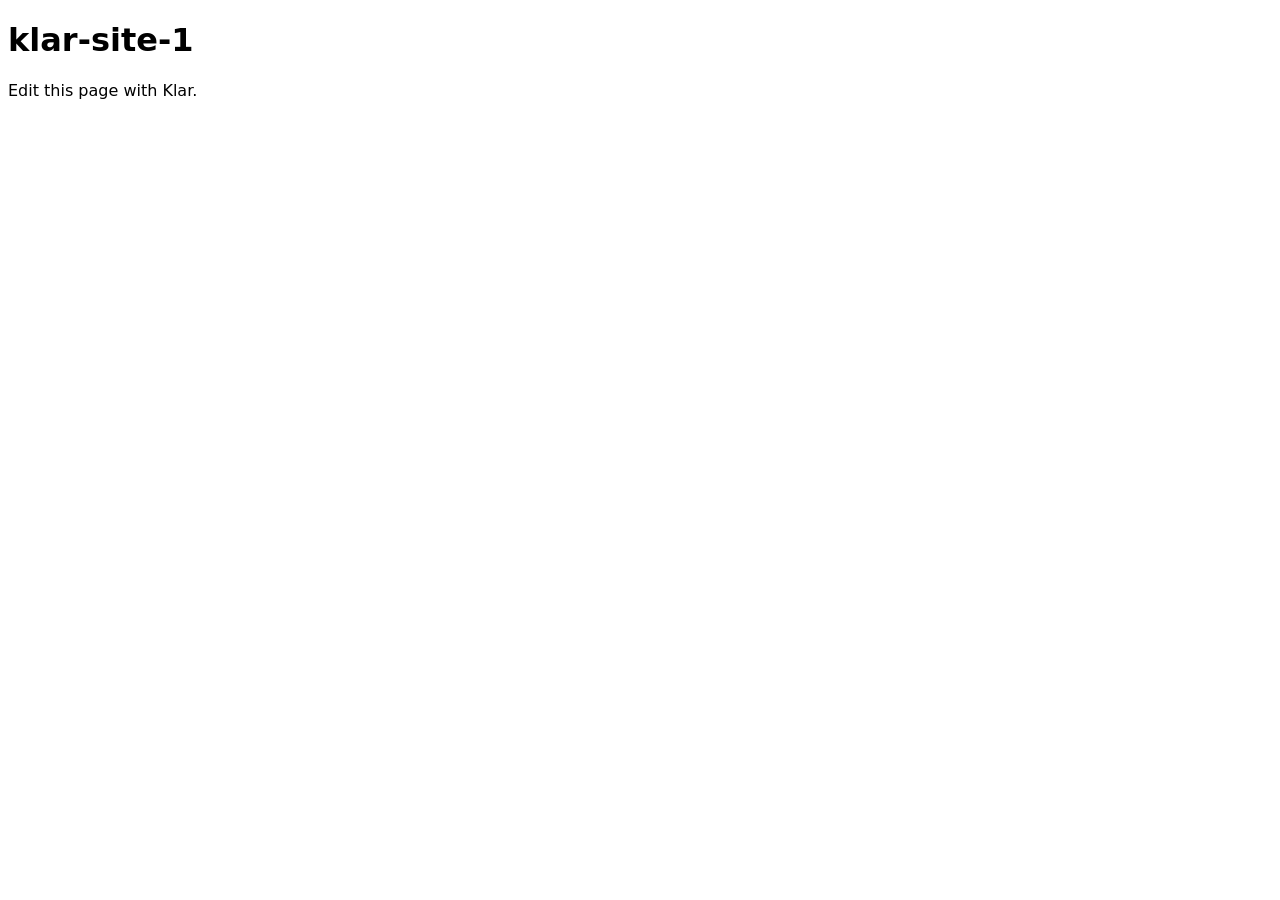
==== index.html @ 33188cdc "Seed initial files via Klar" ====
<!DOCTYPE html>
<html lang="en">
  <head>
    <meta charset="UTF-8">
    <meta name="viewport" content="width=device-width, initial-scale=1.0">
    <title>klar-site-1</title>
    <link rel="stylesheet" href="style.css">
    <script src="script.js" defer></script>
  </head>
  <body>
    <h1>klar-site-1</h1>
    <p>Edit this page with Klar.</p>
  </body>
</html>
---- style.css ----
body {
  font-family: system-ui, sans-serif;
}
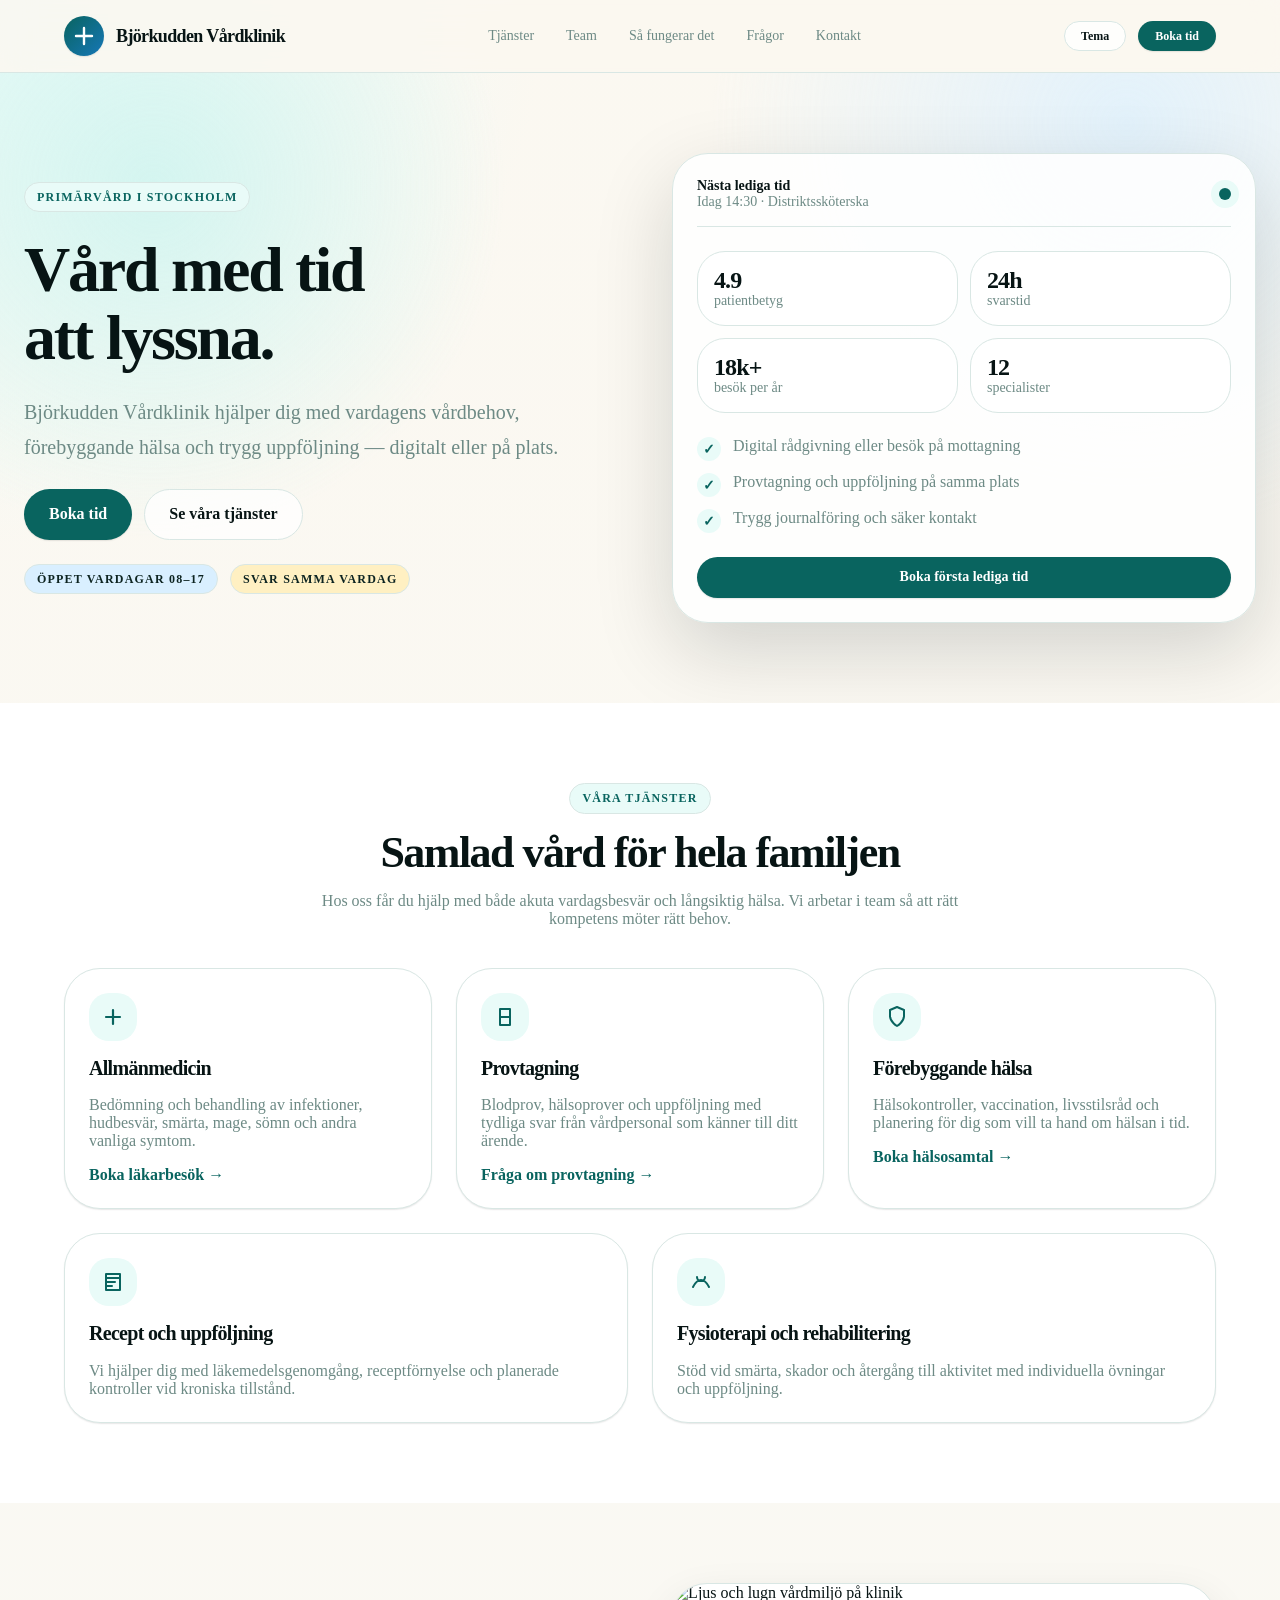
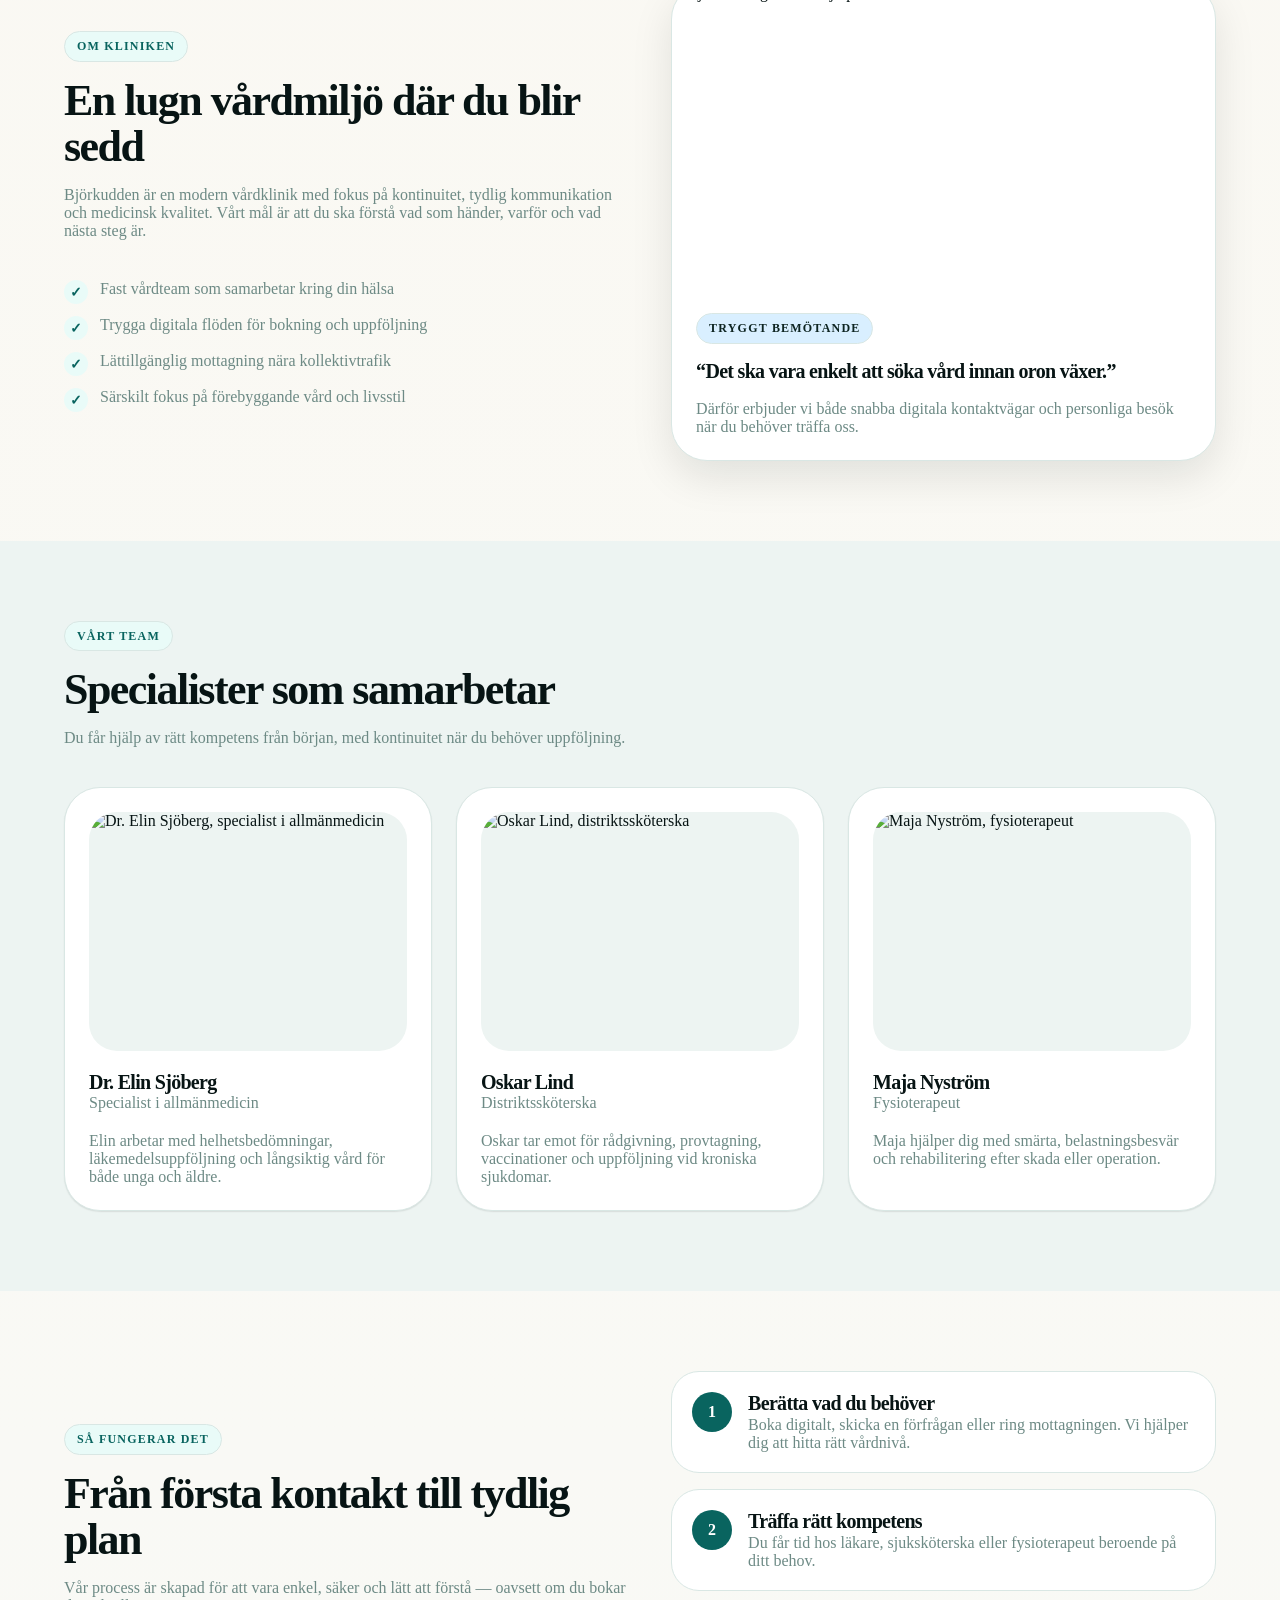
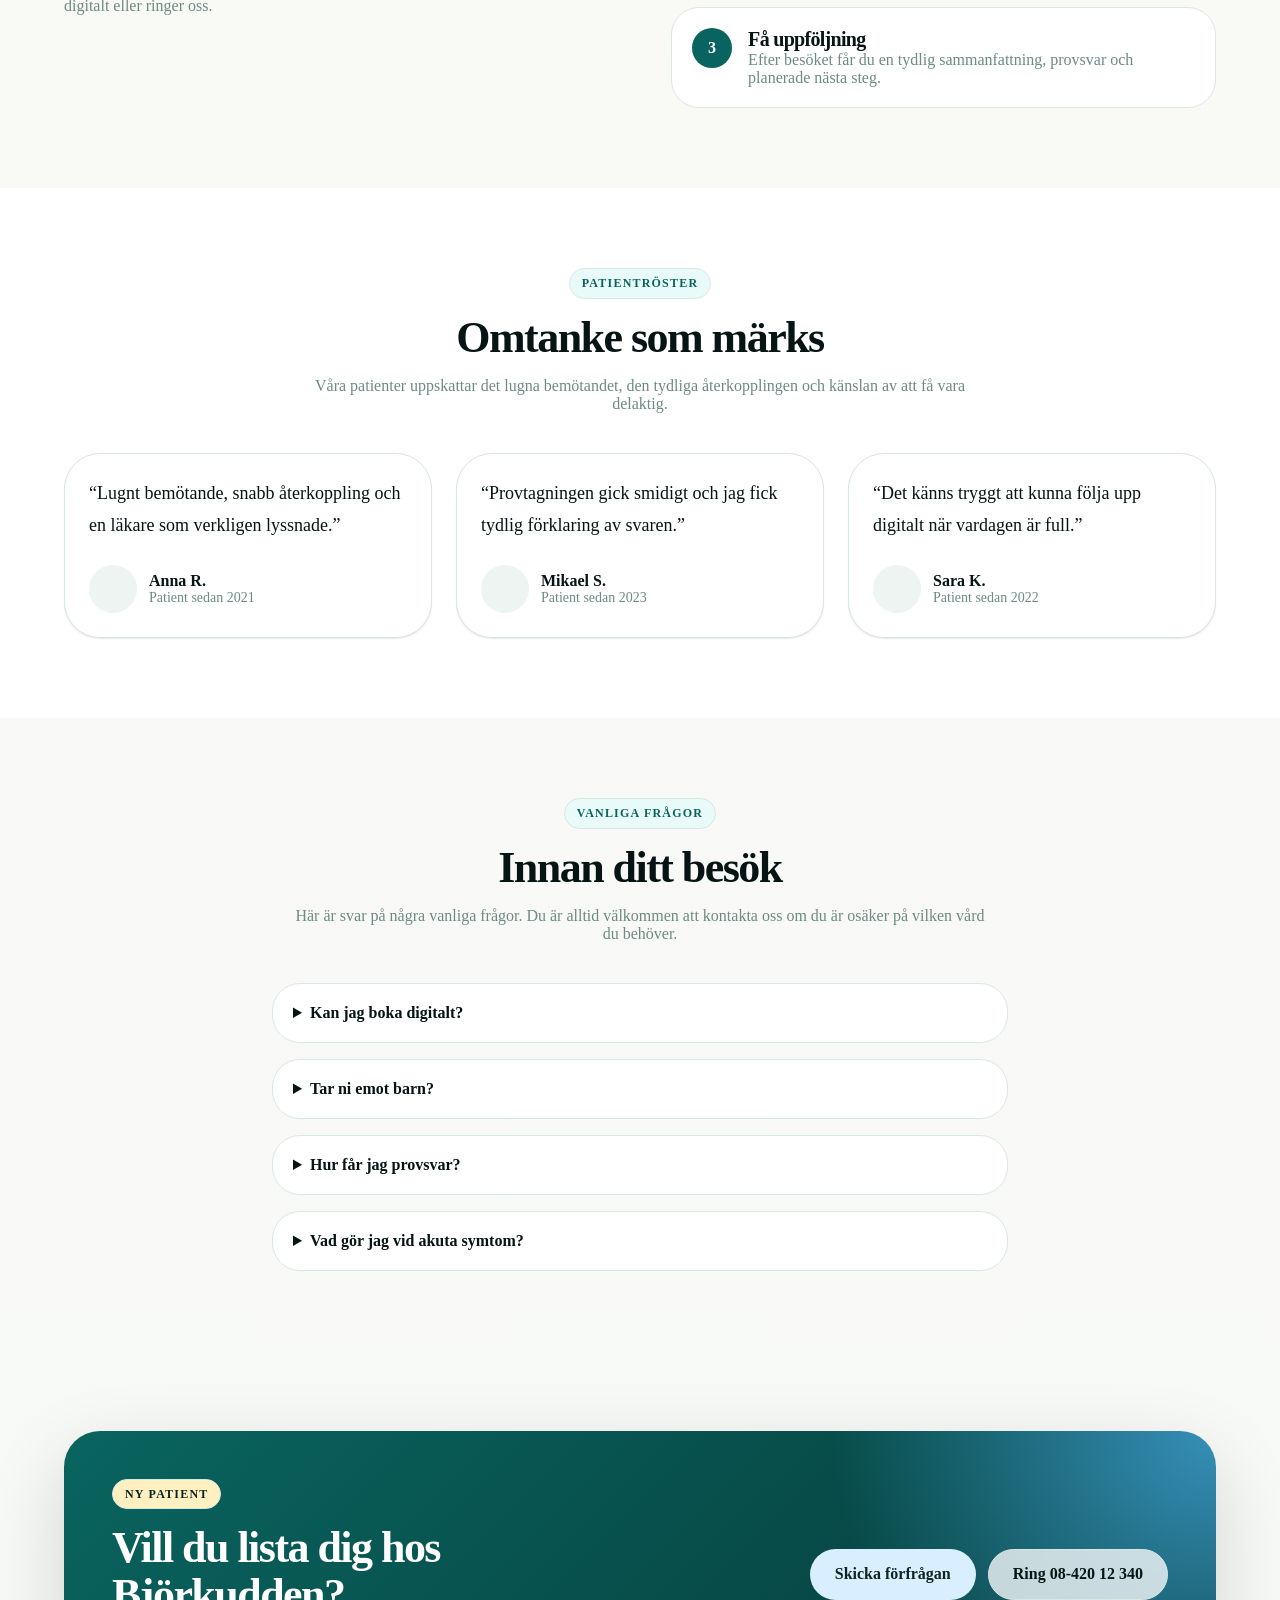
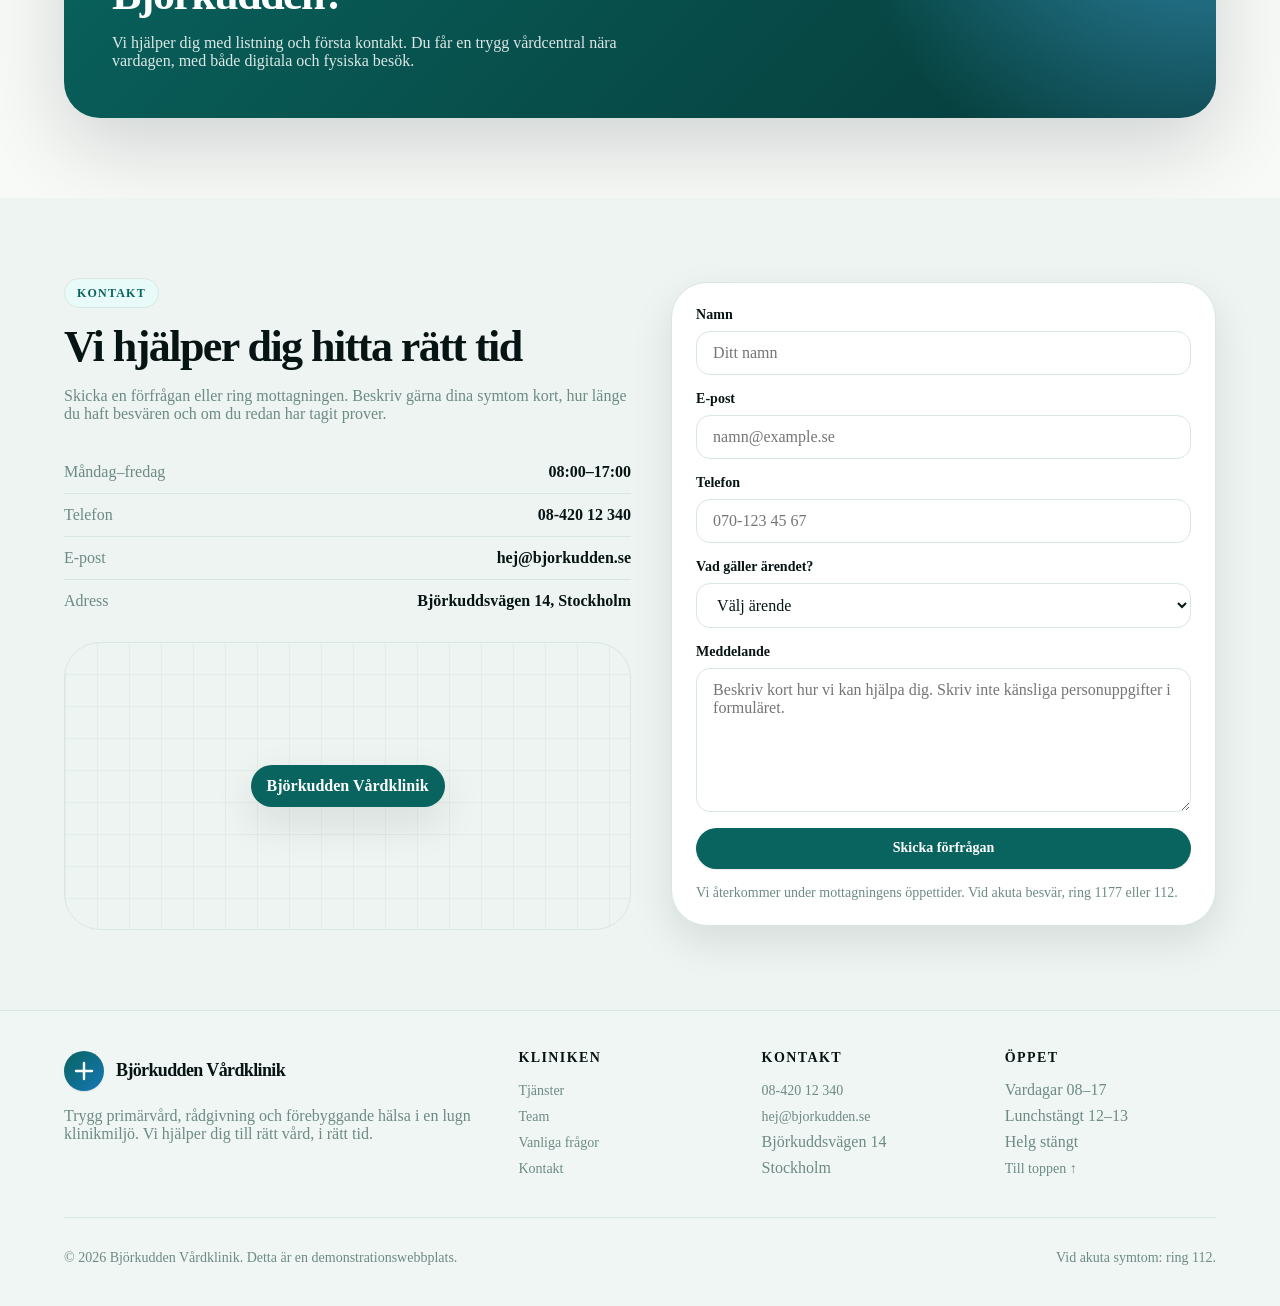
==== commit ec4e7edb: "Generate site via Klar (3 files)" ====
--- a/index.html
+++ b/index.html
@@ -1,14 +1,522 @@
 <!DOCTYPE html>
-<html lang="en">
-  <head>
-    <meta charset="UTF-8">
-    <meta name="viewport" content="width=device-width, initial-scale=1.0">
-    <title>klar-site-1</title>
-    <link rel="stylesheet" href="style.css">
-    <script src="script.js" defer></script>
-  </head>
-  <body>
-    <h1>klar-site-1</h1>
-    <p>Edit this page with Klar.</p>
-  </body>
+<html lang="sv">
+<head>
+  <meta charset="utf-8" />
+  <meta name="viewport" content="width=device-width, initial-scale=1" />
+  <title>Björkudden Vårdklinik · Trygg vård nära dig</title>
+  <meta name="description" content="Björkudden Vårdklinik erbjuder primärvård, provtagning, vaccination och förebyggande hälsa i en lugn klinikmiljö i Stockholm." />
+  <link rel="stylesheet" href="/style.css" />
+</head>
+<body>
+  <header class="site-header">
+    <div class="container header-inner">
+      <a class="brand" href="index.html" aria-label="Björkudden Vårdklinik startsida">
+        <span class="brand-mark" aria-hidden="true">
+          <svg viewBox="0 0 24 24" fill="none" aria-hidden="true">
+            <path d="M12 4v16M4 12h16" stroke="currentColor" stroke-width="2.4" stroke-linecap="round" />
+          </svg>
+        </span>
+        <span>Björkudden Vårdklinik</span>
+      </a>
+
+      <nav class="site-nav" aria-label="Huvudnavigation">
+        <a class="nav-link" href="#tjanster">Tjänster</a>
+        <a class="nav-link" href="#team">Team</a>
+        <a class="nav-link" href="#sa-fungerar-det">Så fungerar det</a>
+        <a class="nav-link" href="#fragor">Frågor</a>
+        <a class="nav-link" href="#kontakt">Kontakt</a>
+      </nav>
+
+      <div class="header-actions">
+        <button class="btn btn-outline btn-sm" type="button" aria-label="Toggle theme">Tema</button>
+        <a class="btn btn-primary btn-sm" href="#boka">Boka tid</a>
+      </div>
+    </div>
+  </header>
+
+  <main>
+    <section class="hero" id="hem">
+      <div class="container-wide split">
+        <div class="hero__content">
+          <span class="badge">Primärvård i Stockholm</span>
+          <h1 class="hero__title">Vård med tid att lyssna.</h1>
+          <p class="hero__lead">Björkudden Vårdklinik hjälper dig med vardagens vårdbehov, förebyggande hälsa och trygg uppföljning — digitalt eller på plats.</p>
+          <div class="hero__actions">
+            <a class="btn btn-primary btn-lg" href="#boka">Boka tid</a>
+            <a class="btn btn-outline btn-lg" href="#tjanster">Se våra tjänster</a>
+          </div>
+          <div class="cluster">
+            <span class="badge badge-secondary">Öppet vardagar 08–17</span>
+            <span class="badge badge-accent">Svar samma vardag</span>
+          </div>
+        </div>
+
+        <div class="hero-panel">
+          <div class="appointment-card">
+            <div class="appointment-card__top">
+              <div>
+                <p class="text-sm font-semibold text-foreground">Nästa lediga tid</p>
+                <p class="text-sm">Idag 14:30 · Distriktssköterska</p>
+              </div>
+              <span class="status-dot" aria-hidden="true"></span>
+            </div>
+
+            <div class="stat-grid mt-6">
+              <div class="stat">
+                <div class="stat__value">4.9</div>
+                <div class="stat__label">patientbetyg</div>
+              </div>
+              <div class="stat">
+                <div class="stat__value">24h</div>
+                <div class="stat__label">svarstid</div>
+              </div>
+              <div class="stat">
+                <div class="stat__value">18k+</div>
+                <div class="stat__label">besök per år</div>
+              </div>
+              <div class="stat">
+                <div class="stat__value">12</div>
+                <div class="stat__label">specialister</div>
+              </div>
+            </div>
+
+            <ul class="check-list mt-6">
+              <li>Digital rådgivning eller besök på mottagning</li>
+              <li>Provtagning och uppföljning på samma plats</li>
+              <li>Trygg journalföring och säker kontakt</li>
+            </ul>
+
+            <a class="btn btn-primary w-full mt-6" href="#boka">Boka första lediga tid</a>
+          </div>
+        </div>
+      </div>
+    </section>
+
+    <section class="section bg-card" id="tjanster">
+      <div class="container">
+        <div class="section-header section-header--center">
+          <span class="badge">Våra tjänster</span>
+          <h2>Samlad vård för hela familjen</h2>
+          <p>Hos oss får du hjälp med både akuta vardagsbesvär och långsiktig hälsa. Vi arbetar i team så att rätt kompetens möter rätt behov.</p>
+        </div>
+
+        <div class="grid grid-cols-1 md:grid-cols-3 gap-6">
+          <article class="service-card card">
+            <div class="card__body">
+              <div class="icon-box" aria-hidden="true">
+                <svg viewBox="0 0 24 24" fill="none">
+                  <path d="M12 5v14M5 12h14" stroke="currentColor" stroke-width="2.2" stroke-linecap="round" />
+                </svg>
+              </div>
+              <h3 class="card__title">Allmänmedicin</h3>
+              <p class="card__text">Bedömning och behandling av infektioner, hudbesvär, smärta, mage, sömn och andra vanliga symtom.</p>
+              <a class="cta-link" href="#boka">Boka läkarbesök →</a>
+            </div>
+          </article>
+
+          <article class="service-card card">
+            <div class="card__body">
+              <div class="icon-box" aria-hidden="true">
+                <svg viewBox="0 0 24 24" fill="none">
+                  <path d="M8 12h8M7 4h10v16H7z" stroke="currentColor" stroke-width="2" stroke-linejoin="round" />
+                </svg>
+              </div>
+              <h3 class="card__title">Provtagning</h3>
+              <p class="card__text">Blodprov, hälsoprover och uppföljning med tydliga svar från vårdpersonal som känner till ditt ärende.</p>
+              <a class="cta-link" href="#kontakt">Fråga om provtagning →</a>
+            </div>
+          </article>
+
+          <article class="service-card card">
+            <div class="card__body">
+              <div class="icon-box" aria-hidden="true">
+                <svg viewBox="0 0 24 24" fill="none">
+                  <path d="M12 21s7-4.2 7-10V5l-7-3-7 3v6c0 5.8 7 10 7 10Z" stroke="currentColor" stroke-width="2" stroke-linejoin="round" />
+                </svg>
+              </div>
+              <h3 class="card__title">Förebyggande hälsa</h3>
+              <p class="card__text">Hälsokontroller, vaccination, livsstilsråd och planering för dig som vill ta hand om hälsan i tid.</p>
+              <a class="cta-link" href="#boka">Boka hälsosamtal →</a>
+            </div>
+          </article>
+        </div>
+
+        <div class="grid grid-cols-1 md:grid-cols-2 gap-6 mt-6">
+          <article class="service-card card">
+            <div class="card__body">
+              <div class="icon-box" aria-hidden="true">
+                <svg viewBox="0 0 24 24" fill="none">
+                  <path d="M6 8h12M6 12h8M6 16h5M5 4h14v16H5z" stroke="currentColor" stroke-width="2" stroke-linecap="round" stroke-linejoin="round" />
+                </svg>
+              </div>
+              <h3 class="card__title">Recept och uppföljning</h3>
+              <p class="card__text">Vi hjälper dig med läkemedelsgenomgång, receptförnyelse och planerade kontroller vid kroniska tillstånd.</p>
+            </div>
+          </article>
+
+          <article class="service-card card">
+            <div class="card__body">
+              <div class="icon-box" aria-hidden="true">
+                <svg viewBox="0 0 24 24" fill="none">
+                  <path d="M4 17c2.5-5 5.5-7 8-7s5.5 2 8 7M8 7a4 4 0 0 0 8 0" stroke="currentColor" stroke-width="2" stroke-linecap="round" />
+                </svg>
+              </div>
+              <h3 class="card__title">Fysioterapi och rehabilitering</h3>
+              <p class="card__text">Stöd vid smärta, skador och återgång till aktivitet med individuella övningar och uppföljning.</p>
+            </div>
+          </article>
+        </div>
+      </div>
+    </section>
+
+    <section class="section" id="om-kliniken">
+      <div class="container split">
+        <div>
+          <div class="section-header">
+            <span class="badge">Om kliniken</span>
+            <h2>En lugn vårdmiljö där du blir sedd</h2>
+            <p>Björkudden är en modern vårdklinik med fokus på kontinuitet, tydlig kommunikation och medicinsk kvalitet. Vårt mål är att du ska förstå vad som händer, varför och vad nästa steg är.</p>
+          </div>
+
+          <ul class="check-list">
+            <li>Fast vårdteam som samarbetar kring din hälsa</li>
+            <li>Trygga digitala flöden för bokning och uppföljning</li>
+            <li>Lättillgänglig mottagning nära kollektivtrafik</li>
+            <li>Särskilt fokus på förebyggande vård och livsstil</li>
+          </ul>
+        </div>
+
+        <div class="card card-elevated overflow-hidden">
+          <img class="w-full object-cover aspect-video" src="https://images.unsplash.com/photo-1505751172876-fa1923c5c528?auto=format&fit=crop&w=1200&q=80" alt="Ljus och lugn vårdmiljö på klinik" />
+          <div class="card__body">
+            <span class="badge badge-secondary">Tryggt bemötande</span>
+            <h3 class="card__title">“Det ska vara enkelt att söka vård innan oron växer.”</h3>
+            <p class="card__text">Därför erbjuder vi både snabba digitala kontaktvägar och personliga besök när du behöver träffa oss.</p>
+          </div>
+        </div>
+      </div>
+    </section>
+
+    <section class="section bg-muted" id="team">
+      <div class="container">
+        <div class="section-header">
+          <span class="badge">Vårt team</span>
+          <h2>Specialister som samarbetar</h2>
+          <p>Du får hjälp av rätt kompetens från början, med kontinuitet när du behöver uppföljning.</p>
+        </div>
+
+        <div class="grid grid-cols-1 md:grid-cols-3 gap-6">
+          <article class="clinician-card card p-6">
+            <div class="clinician-card__image">
+              <img src="https://images.unsplash.com/photo-1559839734-2b71ea197ec2?auto=format&fit=crop&w=900&q=80" alt="Dr. Elin Sjöberg, specialist i allmänmedicin" />
+            </div>
+            <div>
+              <h3 class="card__title">Dr. Elin Sjöberg</h3>
+              <p class="card__text">Specialist i allmänmedicin</p>
+            </div>
+            <p>Elin arbetar med helhetsbedömningar, läkemedelsuppföljning och långsiktig vård för både unga och äldre.</p>
+          </article>
+
+          <article class="clinician-card card p-6">
+            <div class="clinician-card__image">
+              <img src="https://images.unsplash.com/photo-1582750433449-648ed127bb54?auto=format&fit=crop&w=900&q=80" alt="Oskar Lind, distriktssköterska" />
+            </div>
+            <div>
+              <h3 class="card__title">Oskar Lind</h3>
+              <p class="card__text">Distriktssköterska</p>
+            </div>
+            <p>Oskar tar emot för rådgivning, provtagning, vaccinationer och uppföljning vid kroniska sjukdomar.</p>
+          </article>
+
+          <article class="clinician-card card p-6">
+            <div class="clinician-card__image">
+              <img src="https://images.unsplash.com/photo-1576091160550-2173dba999ef?auto=format&fit=crop&w=900&q=80" alt="Maja Nyström, fysioterapeut" />
+            </div>
+            <div>
+              <h3 class="card__title">Maja Nyström</h3>
+              <p class="card__text">Fysioterapeut</p>
+            </div>
+            <p>Maja hjälper dig med smärta, belastningsbesvär och rehabilitering efter skada eller operation.</p>
+          </article>
+        </div>
+      </div>
+    </section>
+
+    <section class="section" id="sa-fungerar-det">
+      <div class="container split">
+        <div class="section-header">
+          <span class="badge">Så fungerar det</span>
+          <h2>Från första kontakt till tydlig plan</h2>
+          <p>Vår process är skapad för att vara enkel, säker och lätt att förstå — oavsett om du bokar digitalt eller ringer oss.</p>
+        </div>
+
+        <div class="timeline">
+          <div class="timeline-item">
+            <span class="timeline-number">1</span>
+            <div>
+              <h3 class="card__title">Berätta vad du behöver</h3>
+              <p class="card__text">Boka digitalt, skicka en förfrågan eller ring mottagningen. Vi hjälper dig att hitta rätt vårdnivå.</p>
+            </div>
+          </div>
+
+          <div class="timeline-item">
+            <span class="timeline-number">2</span>
+            <div>
+              <h3 class="card__title">Träffa rätt kompetens</h3>
+              <p class="card__text">Du får tid hos läkare, sjuksköterska eller fysioterapeut beroende på ditt behov.</p>
+            </div>
+          </div>
+
+          <div class="timeline-item">
+            <span class="timeline-number">3</span>
+            <div>
+              <h3 class="card__title">Få uppföljning</h3>
+              <p class="card__text">Efter besöket får du en tydlig sammanfattning, provsvar och planerade nästa steg.</p>
+            </div>
+          </div>
+        </div>
+      </div>
+    </section>
+
+    <section class="section bg-card" id="patientroster">
+      <div class="container">
+        <div class="section-header section-header--center">
+          <span class="badge">Patientröster</span>
+          <h2>Omtanke som märks</h2>
+          <p>Våra patienter uppskattar det lugna bemötandet, den tydliga återkopplingen och känslan av att få vara delaktig.</p>
+        </div>
+
+        <div class="grid grid-cols-1 md:grid-cols-3 gap-6">
+          <div class="quote">
+            <blockquote>“Lugnt bemötande, snabb återkoppling och en läkare som verkligen lyssnade.”</blockquote>
+            <div class="person">
+              <div class="avatar" aria-hidden="true"></div>
+              <div>
+                <p class="font-semibold text-foreground">Anna R.</p>
+                <p class="text-sm">Patient sedan 2021</p>
+              </div>
+            </div>
+          </div>
+
+          <div class="quote">
+            <blockquote>“Provtagningen gick smidigt och jag fick tydlig förklaring av svaren.”</blockquote>
+            <div class="person">
+              <div class="avatar" aria-hidden="true"></div>
+              <div>
+                <p class="font-semibold text-foreground">Mikael S.</p>
+                <p class="text-sm">Patient sedan 2023</p>
+              </div>
+            </div>
+          </div>
+
+          <div class="quote">
+            <blockquote>“Det känns tryggt att kunna följa upp digitalt när vardagen är full.”</blockquote>
+            <div class="person">
+              <div class="avatar" aria-hidden="true"></div>
+              <div>
+                <p class="font-semibold text-foreground">Sara K.</p>
+                <p class="text-sm">Patient sedan 2022</p>
+              </div>
+            </div>
+          </div>
+        </div>
+      </div>
+    </section>
+
+    <section class="section" id="fragor">
+      <div class="container-narrow">
+        <div class="section-header section-header--center">
+          <span class="badge">Vanliga frågor</span>
+          <h2>Innan ditt besök</h2>
+          <p>Här är svar på några vanliga frågor. Du är alltid välkommen att kontakta oss om du är osäker på vilken vård du behöver.</p>
+        </div>
+
+        <div class="grid gap-4">
+          <details class="faq-item">
+            <summary>Kan jag boka digitalt?</summary>
+            <p>Ja. Du kan skicka en bokningsförfrågan dygnet runt. Vi återkommer med tid, rådgivning eller förslag på nästa steg under mottagningens öppettider.</p>
+          </details>
+
+          <details class="faq-item">
+            <summary>Tar ni emot barn?</summary>
+            <p>Ja, vi hjälper hela familjen med vanliga vårdbehov. Vid behov hänvisar vi vidare till barnspecialist eller akutmottagning.</p>
+          </details>
+
+          <details class="faq-item">
+            <summary>Hur får jag provsvar?</summary>
+            <p>Du får provsvar via säker digital kontakt eller vid uppföljande besök. Om något behöver åtgärdas kontaktar vi dig med en tydlig plan.</p>
+          </details>
+
+          <details class="faq-item">
+            <summary>Vad gör jag vid akuta symtom?</summary>
+            <p>Vid livshotande symtom ska du alltid ringa 112. Vid akuta men inte livshotande besvär kan du kontakta 1177 för rådgivning.</p>
+          </details>
+        </div>
+      </div>
+    </section>
+
+    <section class="section" id="boka">
+      <div class="container">
+        <div class="cta">
+          <div class="split">
+            <div>
+              <span class="badge badge-accent">Ny patient</span>
+              <h2 class="mt-4">Vill du lista dig hos Björkudden?</h2>
+              <p class="mt-4">Vi hjälper dig med listning och första kontakt. Du får en trygg vårdcentral nära vardagen, med både digitala och fysiska besök.</p>
+            </div>
+            <div class="cluster justify-end">
+              <a class="btn btn-secondary btn-lg" href="#kontakt">Skicka förfrågan</a>
+              <a class="btn btn-outline btn-lg" href="tel:+46842012340">Ring 08-420 12 340</a>
+            </div>
+          </div>
+        </div>
+      </div>
+    </section>
+
+    <section class="section bg-muted" id="kontakt">
+      <div class="container split">
+        <div>
+          <div class="section-header">
+            <span class="badge">Kontakt</span>
+            <h2>Vi hjälper dig hitta rätt tid</h2>
+            <p>Skicka en förfrågan eller ring mottagningen. Beskriv gärna dina symtom kort, hur länge du haft besvären och om du redan har tagit prover.</p>
+          </div>
+
+          <ul class="hours-list">
+            <li>
+              <span>Måndag–fredag</span>
+              <strong class="text-foreground">08:00–17:00</strong>
+            </li>
+            <li>
+              <span>Telefon</span>
+              <strong class="text-foreground">08-420 12 340</strong>
+            </li>
+            <li>
+              <span>E-post</span>
+              <strong class="text-foreground">hej@bjorkudden.se</strong>
+            </li>
+            <li>
+              <span>Adress</span>
+              <strong class="text-foreground">Björkuddsvägen 14, Stockholm</strong>
+            </li>
+          </ul>
+
+          <div class="map-panel mt-8" aria-label="Karta över Björkudden Vårdklinik">
+            <span class="map-pin">Björkudden Vårdklinik</span>
+          </div>
+        </div>
+
+        <form class="form contact-card" action="https://example.com/clinic-contact" method="post">
+          <div class="field">
+            <label class="label" for="name">Namn</label>
+            <input class="input" id="name" name="name" type="text" autocomplete="name" placeholder="Ditt namn" required />
+          </div>
+
+          <div class="field">
+            <label class="label" for="email">E-post</label>
+            <input class="input" id="email" name="email" type="email" autocomplete="email" placeholder="namn@example.se" required />
+          </div>
+
+          <div class="field">
+            <label class="label" for="phone">Telefon</label>
+            <input class="input" id="phone" name="phone" type="tel" autocomplete="tel" placeholder="070-123 45 67" />
+          </div>
+
+          <div class="field">
+            <label class="label" for="care">Vad gäller ärendet?</label>
+            <select class="select" id="care" name="care">
+              <option>Välj ärende</option>
+              <option>Boka tid</option>
+              <option>Provtagning</option>
+              <option>Recept och uppföljning</option>
+              <option>Hälsokontroll</option>
+              <option>Övrig fråga</option>
+            </select>
+          </div>
+
+          <div class="field">
+            <label class="label" for="message">Meddelande</label>
+            <textarea class="textarea" id="message" name="message" placeholder="Beskriv kort hur vi kan hjälpa dig. Skriv inte känsliga personuppgifter i formuläret."></textarea>
+          </div>
+
+          <button class="btn btn-primary" type="submit">Skicka förfrågan</button>
+          <p class="text-sm">Vi återkommer under mottagningens öppettider. Vid akuta besvär, ring 1177 eller 112.</p>
+        </form>
+      </div>
+    </section>
+  </main>
+
+  <footer class="site-footer">
+    <div class="container footer-grid">
+      <div>
+        <a class="brand" href="index.html">
+          <span class="brand-mark" aria-hidden="true">
+            <svg viewBox="0 0 24 24" fill="none" aria-hidden="true">
+              <path d="M12 4v16M4 12h16" stroke="currentColor" stroke-width="2.4" stroke-linecap="round" />
+            </svg>
+          </span>
+          <span>Björkudden Vårdklinik</span>
+        </a>
+        <p class="mt-4 max-w-xl">Trygg primärvård, rådgivning och förebyggande hälsa i en lugn klinikmiljö. Vi hjälper dig till rätt vård, i rätt tid.</p>
+      </div>
+
+      <div>
+        <h3 class="text-sm font-bold uppercase tracking-wider text-foreground">Kliniken</h3>
+        <ul class="footer-list mt-4">
+          <li><a class="footer-link" href="#tjanster">Tjänster</a></li>
+          <li><a class="footer-link" href="#team">Team</a></li>
+          <li><a class="footer-link" href="#fragor">Vanliga frågor</a></li>
+          <li><a class="footer-link" href="#kontakt">Kontakt</a></li>
+        </ul>
+      </div>
+
+      <div>
+        <h3 class="text-sm font-bold uppercase tracking-wider text-foreground">Kontakt</h3>
+        <ul class="footer-list mt-4">
+          <li><a class="footer-link" href="tel:+46842012340">08-420 12 340</a></li>
+          <li><a class="footer-link" href="mailto:hej@bjorkudden.se">hej@bjorkudden.se</a></li>
+          <li>Björkuddsvägen 14</li>
+          <li>Stockholm</li>
+        </ul>
+      </div>
+
+      <div>
+        <h3 class="text-sm font-bold uppercase tracking-wider text-foreground">Öppet</h3>
+        <ul class="footer-list mt-4">
+          <li>Vardagar 08–17</li>
+          <li>Lunchstängt 12–13</li>
+          <li>Helg stängt</li>
+          <li><a class="footer-link" href="#hem">Till toppen ↑</a></li>
+        </ul>
+      </div>
+    </div>
+
+    <div class="container flex flex-wrap items-center justify-between gap-4 mt-10 pt-8 border-t">
+      <p class="text-sm">© 2026 Björkudden Vårdklinik. Detta är en demonstrationswebbplats.</p>
+      <p class="text-sm">Vid akuta symtom: ring 112.</p>
+    </div>
+  </footer>
+
+  <script>
+    (function () {
+      var root = document.documentElement;
+      var buttons = document.querySelectorAll('[aria-label="Toggle theme"]');
+
+      try {
+        if (localStorage.getItem('theme') === 'dark') {
+          root.classList.add('dark');
+        }
+      } catch (error) {}
+
+      buttons.forEach(function (button) {
+        button.addEventListener('click', function () {
+          root.classList.toggle('dark');
+          try {
+            localStorage.setItem('theme', root.classList.contains('dark') ? 'dark' : 'light');
+          } catch (error) {}
+        });
+      });
+    })();
+  </script>
+</body>
 </html>
--- a/style.css
+++ b/style.css
@@ -1,3 +1,1500 @@
+/* Assumptions: one-page Swedish healthcare clinic marketing site; calm Nordic palette (deep teal, sky blue, warm off-white), professional/warm tone, system-ui typography, sections for services, clinicians, process, testimonials, FAQ, contact. */
+
+/* ==========================================================================
+   Design tokens
+   ========================================================================== */
+
+:root {
+  /* Raw palette */
+  --color-white: #ffffff;
+  --color-black: #071414;
+
+  --color-cream-50: #fbf8f1;
+  --color-cream-100: #f4efe4;
+  --color-cream-200: #e8dfcf;
+
+  --color-slate-50: #f7faf9;
+  --color-slate-100: #edf4f2;
+  --color-slate-200: #d9e7e4;
+  --color-slate-300: #bdd2cd;
+  --color-slate-500: #6d8a85;
+  --color-slate-700: #2d4a46;
+  --color-slate-800: #183632;
+  --color-slate-900: #0d2421;
+  --color-slate-950: #071414;
+
+  --color-teal-50: #e9fbf8;
+  --color-teal-100: #c9f3ee;
+  --color-teal-300: #6bd6ca;
+  --color-teal-500: #15998e;
+  --color-teal-600: #0d7d75;
+  --color-teal-700: #09645f;
+  --color-teal-900: #063a38;
+
+  --color-sky-50: #eff8ff;
+  --color-sky-100: #d9efff;
+  --color-sky-400: #48aee8;
+  --color-sky-600: #1677b7;
+  --color-sky-700: #115f91;
+
+  --color-rose-50: #fff1f2;
+  --color-rose-500: #e84f67;
+  --color-rose-700: #b4233b;
+
+  --color-amber-100: #fff0c2;
+  --color-amber-500: #d99a13;
+
+  /* Semantic color tokens */
+  --background: var(--color-cream-50);
+  --foreground: var(--color-slate-950);
+  --primary: var(--color-teal-700);
+  --primary-foreground: var(--color-white);
+  --primary-soft: var(--color-teal-50);
+  --secondary: var(--color-sky-100);
+  --secondary-foreground: var(--color-slate-900);
+  --muted: var(--color-slate-100);
+  --muted-foreground: var(--color-slate-500);
+  --accent: var(--color-amber-100);
+  --accent-foreground: var(--color-slate-900);
+  --destructive: var(--color-rose-500);
+  --destructive-foreground: var(--color-white);
+  --border: var(--color-slate-200);
+  --input: var(--color-white);
+  --ring: var(--color-teal-300);
+  --card: var(--color-white);
+  --card-foreground: var(--color-slate-950);
+  --header-bg: rgba(251, 248, 241, 0.88);
+
+  /* Typography */
+  --font-sans: ui-sans-serif, system-ui, -apple-system, BlinkMacSystemFont, "Segoe UI", sans-serif;
+
+  --text-xs: 0.75rem;
+  --text-sm: 0.875rem;
+  --text-base: 1rem;
+  --text-lg: 1.125rem;
+  --text-xl: 1.25rem;
+  --text-2xl: 1.5rem;
+  --text-3xl: 2rem;
+  --text-4xl: 2.75rem;
+  --text-5xl: 4rem;
+
+  --font-normal: 400;
+  --font-medium: 500;
+  --font-semibold: 650;
+  --font-bold: 760;
+
+  --leading-tight: 1.05;
+  --leading-snug: 1.18;
+  --leading-normal: 1.55;
+  --leading-relaxed: 1.75;
+
+  --tracking-tight: -0.035em;
+  --tracking-normal: 0;
+  --tracking-wide: 0.045em;
+  --tracking-wider: 0.1em;
+
+  /* Spacing */
+  --space-0: 0;
+  --space-1: 0.25rem;
+  --space-2: 0.5rem;
+  --space-3: 0.75rem;
+  --space-4: 1rem;
+  --space-5: 1.25rem;
+  --space-6: 1.5rem;
+  --space-8: 2rem;
+  --space-10: 2.5rem;
+  --space-12: 3rem;
+  --space-16: 4rem;
+  --space-20: 5rem;
+
+  /* Layout */
+  --content-width: 72rem;
+  --content-narrow: 46rem;
+  --content-wide: 86rem;
+  --header-height: 4.5rem;
+
+  /* Sizing */
+  --size-10: 2.5rem;
+  --size-12: 3rem;
+  --size-14: 3.5rem;
+
+  /* Borders, radius, shadows, motion */
+  --border-width-0: 0;
+  --border-width-1: 1px;
+  --border-width-2: 2px;
+  --border-width-4: 4px;
+
+  --radius-none: 0;
+  --radius-sm: 0.5rem;
+  --radius-md: 0.875rem;
+  --radius-lg: 1.25rem;
+  --radius-xl: 1.75rem;
+  --radius-2xl: 2.25rem;
+  --radius-full: 999px;
+
+  --shadow-none: none;
+  --shadow-sm: 0 1px 2px rgba(7, 20, 20, 0.06), 0 1px 1px rgba(7, 20, 20, 0.04);
+  --shadow-md: 0 16px 42px rgba(7, 20, 20, 0.1);
+  --shadow-lg: 0 28px 80px rgba(7, 20, 20, 0.16);
+
+  --transition-fast: 160ms ease;
+  --transition-base: 220ms ease;
+  --z-sticky: 20;
+}
+
+/* ==========================================================================
+   Reset & base
+   ========================================================================== */
+
+*,
+*::before,
+*::after {
+  box-sizing: border-box;
+}
+
+html {
+  min-height: 100%;
+  scroll-behavior: smooth;
+  color-scheme: light;
+}
+
+html.dark {
+  color-scheme: dark;
+}
+
 body {
-  font-family: system-ui, sans-serif;
-}
+  min-height: 100%;
+  margin: 0;
+  font-family: var(--font-sans);
+  font-size: var(--text-base);
+  font-weight: var(--font-normal);
+  line-height: var(--leading-normal);
+  color: var(--foreground);
+  background:
+    radial-gradient(circle at top left, var(--primary-soft), transparent 34rem),
+    linear-gradient(180deg, var(--background), var(--color-slate-50));
+  text-rendering: optimizeLegibility;
+  -webkit-font-smoothing: antialiased;
+}
+
+body,
+button,
+input,
+textarea,
+select {
+  font: inherit;
+}
+
+h1,
+h2,
+h3,
+h4,
+h5,
+h6,
+p,
+figure,
+blockquote,
+dl,
+dd {
+  margin: 0;
+}
+
+h1,
+h2,
+h3,
+h4 {
+  color: var(--foreground);
+  font-weight: var(--font-bold);
+  letter-spacing: var(--tracking-tight);
+  line-height: var(--leading-tight);
+}
+
+h1 {
+  font-size: clamp(var(--text-4xl), 7vw, var(--text-5xl));
+}
+
+h2 {
+  font-size: clamp(var(--text-3xl), 4vw, var(--text-4xl));
+}
+
+h3 {
+  font-size: var(--text-2xl);
+}
+
+h4 {
+  font-size: var(--text-xl);
+}
+
+p {
+  color: var(--muted-foreground);
+}
+
+a {
+  color: inherit;
+  text-decoration: none;
+}
+
+a:hover {
+  color: var(--primary);
+}
+
+img,
+svg {
+  display: block;
+  max-width: 100%;
+}
+
+img {
+  height: auto;
+}
+
+button {
+  border: 0;
+  background: transparent;
+  cursor: pointer;
+}
+
+:focus-visible {
+  outline: var(--border-width-2) solid var(--ring);
+  outline-offset: var(--space-1);
+}
+
+/* ==========================================================================
+   Layout primitives
+   ========================================================================== */
+
+.container,
+.container-narrow,
+.container-wide {
+  width: min(100% - (var(--space-4) * 2), var(--content-width));
+  margin-inline: auto;
+}
+
+.container-narrow {
+  width: min(100% - (var(--space-4) * 2), var(--content-narrow));
+}
+
+.container-wide {
+  width: min(100% - (var(--space-4) * 2), var(--content-wide));
+}
+
+.section {
+  padding-block: var(--space-16);
+}
+
+.stack {
+  display: flex;
+  flex-direction: column;
+  gap: var(--space-6);
+}
+
+.cluster {
+  display: flex;
+  flex-wrap: wrap;
+  align-items: center;
+  gap: var(--space-3);
+}
+
+.split {
+  display: grid;
+  gap: var(--space-10);
+  align-items: center;
+}
+
+@media (min-width: 768px) {
+  .container,
+  .container-narrow,
+  .container-wide {
+    width: min(100% - (var(--space-6) * 2), var(--content-width));
+  }
+
+  .container-narrow {
+    width: min(100% - (var(--space-6) * 2), var(--content-narrow));
+  }
+
+  .container-wide {
+    width: min(100% - (var(--space-6) * 2), var(--content-wide));
+  }
+}
+
+@media (min-width: 1024px) {
+  .section {
+    padding-block: var(--space-20);
+  }
+
+  .split {
+    grid-template-columns: minmax(0, 1.02fr) minmax(0, 0.98fr);
+  }
+}
+
+/* ==========================================================================
+   Semantic components
+   ========================================================================== */
+
+.site-header {
+  position: sticky;
+  top: var(--space-0);
+  z-index: var(--z-sticky);
+  border-bottom: var(--border-width-1) solid var(--border);
+  background: var(--header-bg);
+  backdrop-filter: saturate(160%) blur(var(--space-4));
+}
+
+.header-inner {
+  min-height: var(--header-height);
+  display: flex;
+  align-items: center;
+  justify-content: space-between;
+  gap: var(--space-4);
+}
+
+.brand {
+  display: inline-flex;
+  align-items: center;
+  gap: var(--space-3);
+  color: var(--foreground);
+  font-size: var(--text-lg);
+  font-weight: var(--font-bold);
+  letter-spacing: var(--tracking-tight);
+}
+
+.brand-mark {
+  width: var(--size-10);
+  height: var(--size-10);
+  display: inline-flex;
+  align-items: center;
+  justify-content: center;
+  border-radius: var(--radius-lg);
+  color: var(--primary-foreground);
+  background: linear-gradient(135deg, var(--primary), var(--color-sky-600));
+  box-shadow: var(--shadow-sm);
+}
+
+.brand-mark svg {
+  width: var(--space-6);
+  height: var(--space-6);
+}
+
+.site-nav {
+  display: none;
+  align-items: center;
+  gap: var(--space-2);
+}
+
+.nav-link {
+  display: inline-flex;
+  align-items: center;
+  justify-content: center;
+  border-radius: var(--radius-full);
+  padding: var(--space-2) var(--space-3);
+  color: var(--muted-foreground);
+  font-size: var(--text-sm);
+  font-weight: var(--font-medium);
+  line-height: var(--leading-tight);
+  transition: color var(--transition-fast), background-color var(--transition-fast);
+}
+
+.nav-link:hover,
+.nav-link[aria-current="page"] {
+  color: var(--foreground);
+  background: var(--muted);
+}
+
+.header-actions {
+  display: flex;
+  align-items: center;
+  gap: var(--space-3);
+}
+
+.mobile-note {
+  display: none;
+  border-top: var(--border-width-1) solid var(--border);
+  padding-block: var(--space-3);
+  color: var(--muted-foreground);
+  font-size: var(--text-sm);
+}
+
+@media (min-width: 768px) {
+  .site-nav {
+    display: flex;
+  }
+}
+
+.btn {
+  display: inline-flex;
+  align-items: center;
+  justify-content: center;
+  gap: var(--space-2);
+  min-height: var(--size-10);
+  border: var(--border-width-1) solid transparent;
+  border-radius: var(--radius-full);
+  padding: var(--space-3) var(--space-5);
+  font-size: var(--text-sm);
+  font-weight: var(--font-semibold);
+  line-height: var(--leading-tight);
+  text-align: center;
+  white-space: nowrap;
+  transition:
+    transform var(--transition-fast),
+    box-shadow var(--transition-fast),
+    color var(--transition-fast),
+    background-color var(--transition-fast),
+    border-color var(--transition-fast);
+}
+
+.btn:hover {
+  transform: translateY(calc(var(--space-1) * -1));
+  color: inherit;
+}
+
+.btn:active {
+  transform: translateY(var(--space-0));
+}
+
+.btn-primary {
+  color: var(--primary-foreground);
+  background: var(--primary);
+  box-shadow: var(--shadow-sm);
+}
+
+.btn-primary:hover {
+  color: var(--primary-foreground);
+  background: var(--color-teal-600);
+  box-shadow: var(--shadow-md);
+}
+
+.btn-secondary {
+  color: var(--secondary-foreground);
+  background: var(--secondary);
+}
+
+.btn-secondary:hover {
+  color: var(--secondary-foreground);
+  background: var(--color-sky-50);
+}
+
+.btn-outline {
+  color: var(--foreground);
+  border-color: var(--border);
+  background: color-mix(in srgb, var(--card) 76%, transparent);
+}
+
+.btn-outline:hover {
+  border-color: var(--primary);
+  background: var(--primary-soft);
+}
+
+.btn-ghost {
+  color: var(--muted-foreground);
+  background: transparent;
+}
+
+.btn-ghost:hover {
+  color: var(--foreground);
+  background: var(--muted);
+}
+
+.btn-sm {
+  min-height: auto;
+  padding: var(--space-2) var(--space-4);
+  font-size: var(--text-xs);
+}
+
+.btn-lg {
+  min-height: var(--size-12);
+  padding: var(--space-4) var(--space-6);
+  font-size: var(--text-base);
+}
+
+.badge {
+  display: inline-flex;
+  align-items: center;
+  gap: var(--space-2);
+  width: fit-content;
+  border: var(--border-width-1) solid var(--border);
+  border-radius: var(--radius-full);
+  padding: var(--space-2) var(--space-3);
+  color: var(--primary);
+  background: var(--primary-soft);
+  font-size: var(--text-xs);
+  font-weight: var(--font-bold);
+  line-height: var(--leading-tight);
+  letter-spacing: var(--tracking-wider);
+  text-transform: uppercase;
+}
+
+.badge-secondary {
+  color: var(--secondary-foreground);
+  background: var(--secondary);
+}
+
+.badge-accent {
+  color: var(--accent-foreground);
+  background: var(--accent);
+}
+
+.card {
+  position: relative;
+  overflow: hidden;
+  border: var(--border-width-1) solid var(--border);
+  border-radius: var(--radius-2xl);
+  color: var(--card-foreground);
+  background: var(--card);
+  box-shadow: var(--shadow-sm);
+}
+
+.card-elevated {
+  box-shadow: var(--shadow-md);
+}
+
+.card__header,
+.card__body,
+.card__footer {
+  padding: var(--space-6);
+}
+
+.card__header {
+  display: flex;
+  flex-direction: column;
+  gap: var(--space-3);
+  border-bottom: var(--border-width-1) solid var(--border);
+}
+
+.card__body {
+  display: flex;
+  flex-direction: column;
+  gap: var(--space-4);
+}
+
+.card__footer {
+  border-top: var(--border-width-1) solid var(--border);
+}
+
+.card__title {
+  font-size: var(--text-xl);
+  font-weight: var(--font-bold);
+  letter-spacing: var(--tracking-tight);
+  line-height: var(--leading-snug);
+}
+
+.card__text {
+  color: var(--muted-foreground);
+  font-size: var(--text-base);
+}
+
+.icon-box {
+  width: var(--size-12);
+  height: var(--size-12);
+  display: inline-flex;
+  align-items: center;
+  justify-content: center;
+  border-radius: var(--radius-lg);
+  color: var(--primary);
+  background: var(--primary-soft);
+}
+
+.icon-box svg {
+  width: var(--space-6);
+  height: var(--space-6);
+}
+
+.hero {
+  position: relative;
+  overflow: hidden;
+  padding-block: var(--space-16);
+}
+
+.hero::before {
+  content: "";
+  position: absolute;
+  inset: var(--space-0);
+  z-index: -1;
+  background:
+    radial-gradient(circle at 12% 18%, var(--color-teal-100), transparent 22rem),
+    radial-gradient(circle at 88% 8%, var(--color-sky-100), transparent 26rem);
+  opacity: 0.72;
+}
+
+.hero__content {
+  display: flex;
+  flex-direction: column;
+  gap: var(--space-6);
+}
+
+.hero__title {
+  max-width: 12ch;
+}
+
+.hero__lead {
+  max-width: 42rem;
+  color: var(--muted-foreground);
+  font-size: var(--text-xl);
+  line-height: var(--leading-relaxed);
+}
+
+.hero__actions {
+  display: flex;
+  flex-wrap: wrap;
+  gap: var(--space-3);
+}
+
+.hero-panel {
+  display: grid;
+  gap: var(--space-4);
+}
+
+.appointment-card {
+  border: var(--border-width-1) solid var(--border);
+  border-radius: var(--radius-2xl);
+  padding: var(--space-6);
+  background: color-mix(in srgb, var(--card) 88%, transparent);
+  box-shadow: var(--shadow-lg);
+}
+
+.appointment-card__top {
+  display: flex;
+  align-items: center;
+  justify-content: space-between;
+  gap: var(--space-4);
+  padding-bottom: var(--space-4);
+  border-bottom: var(--border-width-1) solid var(--border);
+}
+
+.status-dot {
+  width: var(--space-3);
+  height: var(--space-3);
+  border-radius: var(--radius-full);
+  background: var(--primary);
+  box-shadow: 0 0 0 var(--space-2) var(--primary-soft);
+}
+
+.stat-grid {
+  display: grid;
+  grid-template-columns: repeat(2, minmax(0, 1fr));
+  gap: var(--space-3);
+}
+
+.stat {
+  border: var(--border-width-1) solid var(--border);
+  border-radius: var(--radius-xl);
+  padding: var(--space-4);
+  background: var(--card);
+}
+
+.stat__value {
+  color: var(--foreground);
+  font-size: var(--text-2xl);
+  font-weight: var(--font-bold);
+  letter-spacing: var(--tracking-tight);
+  line-height: var(--leading-tight);
+}
+
+.stat__label {
+  color: var(--muted-foreground);
+  font-size: var(--text-sm);
+}
+
+.section-header {
+  display: flex;
+  flex-direction: column;
+  gap: var(--space-4);
+  max-width: 44rem;
+  margin-bottom: var(--space-10);
+}
+
+.section-header--center {
+  align-items: center;
+  margin-inline: auto;
+  text-align: center;
+}
+
+.service-card {
+  height: 100%;
+  transition: transform var(--transition-fast), box-shadow var(--transition-fast), border-color var(--transition-fast);
+}
+
+.service-card:hover {
+  transform: translateY(calc(var(--space-1) * -1));
+  border-color: var(--color-teal-300);
+  box-shadow: var(--shadow-md);
+}
+
+.check-list {
+  display: grid;
+  gap: var(--space-3);
+  margin: 0;
+  padding: 0;
+  list-style: none;
+}
+
+.check-list li {
+  display: flex;
+  align-items: flex-start;
+  gap: var(--space-3);
+  color: var(--muted-foreground);
+}
+
+.check-list li::before {
+  content: "✓";
+  display: inline-flex;
+  align-items: center;
+  justify-content: center;
+  flex: 0 0 var(--space-6);
+  width: var(--space-6);
+  height: var(--space-6);
+  border-radius: var(--radius-full);
+  color: var(--primary);
+  background: var(--primary-soft);
+  font-size: var(--text-sm);
+  font-weight: var(--font-bold);
+}
+
+.clinician-card {
+  display: flex;
+  flex-direction: column;
+  gap: var(--space-5);
+  height: 100%;
+}
+
+.clinician-card__image {
+  aspect-ratio: 4 / 3;
+  overflow: hidden;
+  border-radius: var(--radius-xl);
+  background: var(--muted);
+}
+
+.clinician-card__image img {
+  width: 100%;
+  height: 100%;
+  object-fit: cover;
+}
+
+.timeline {
+  display: grid;
+  gap: var(--space-4);
+}
+
+.timeline-item {
+  display: grid;
+  grid-template-columns: auto 1fr;
+  gap: var(--space-4);
+  padding: var(--space-5);
+  border: var(--border-width-1) solid var(--border);
+  border-radius: var(--radius-xl);
+  background: var(--card);
+}
+
+.timeline-number {
+  width: var(--size-10);
+  height: var(--size-10);
+  display: inline-flex;
+  align-items: center;
+  justify-content: center;
+  border-radius: var(--radius-full);
+  color: var(--primary-foreground);
+  background: var(--primary);
+  font-weight: var(--font-bold);
+}
+
+.quote {
+  display: flex;
+  flex-direction: column;
+  gap: var(--space-6);
+  height: 100%;
+  padding: var(--space-6);
+  border: var(--border-width-1) solid var(--border);
+  border-radius: var(--radius-2xl);
+  background: var(--card);
+  box-shadow: var(--shadow-sm);
+}
+
+.quote blockquote {
+  color: var(--foreground);
+  font-size: var(--text-lg);
+  line-height: var(--leading-relaxed);
+}
+
+.avatar {
+  width: var(--size-12);
+  height: var(--size-12);
+  overflow: hidden;
+  border-radius: var(--radius-full);
+  background: var(--muted);
+}
+
+.person {
+  display: flex;
+  align-items: center;
+  gap: var(--space-3);
+}
+
+.faq-item {
+  border: var(--border-width-1) solid var(--border);
+  border-radius: var(--radius-xl);
+  padding: var(--space-5);
+  background: var(--card);
+}
+
+.faq-item summary {
+  cursor: pointer;
+  color: var(--foreground);
+  font-weight: var(--font-semibold);
+}
+
+.faq-item p {
+  margin-top: var(--space-3);
+}
+
+.cta {
+  overflow: hidden;
+  border-radius: var(--radius-2xl);
+  padding: var(--space-8);
+  color: var(--primary-foreground);
+  background:
+    radial-gradient(circle at top right, color-mix(in srgb, var(--color-sky-400) 72%, transparent), transparent 24rem),
+    linear-gradient(135deg, var(--primary), var(--color-teal-900));
+  box-shadow: var(--shadow-lg);
+}
+
+.cta h2,
+.cta p {
+  color: var(--primary-foreground);
+}
+
+.cta p {
+  opacity: 0.86;
+}
+
+.contact-card {
+  border: var(--border-width-1) solid var(--border);
+  border-radius: var(--radius-2xl);
+  padding: var(--space-6);
+  background: var(--card);
+  box-shadow: var(--shadow-md);
+}
+
+.form {
+  display: grid;
+  gap: var(--space-4);
+}
+
+.field {
+  display: grid;
+  gap: var(--space-2);
+}
+
+.label {
+  color: var(--foreground);
+  font-size: var(--text-sm);
+  font-weight: var(--font-semibold);
+}
+
+.input,
+.textarea,
+.select {
+  width: 100%;
+  border: var(--border-width-1) solid var(--border);
+  border-radius: var(--radius-md);
+  padding: var(--space-3) var(--space-4);
+  color: var(--foreground);
+  background: var(--input);
+  transition: border-color var(--transition-fast), box-shadow var(--transition-fast);
+}
+
+.input:focus,
+.textarea:focus,
+.select:focus {
+  border-color: var(--ring);
+  outline: 0;
+  box-shadow: 0 0 0 var(--space-1) color-mix(in srgb, var(--ring) 34%, transparent);
+}
+
+.textarea {
+  min-height: 9rem;
+  resize: vertical;
+}
+
+.hours-list {
+  display: grid;
+  gap: var(--space-3);
+  margin: 0;
+  padding: 0;
+  list-style: none;
+}
+
+.hours-list li {
+  display: flex;
+  justify-content: space-between;
+  gap: var(--space-4);
+  padding-bottom: var(--space-3);
+  border-bottom: var(--border-width-1) solid var(--border);
+  color: var(--muted-foreground);
+}
+
+.hours-list li:last-child {
+  border-bottom: 0;
+  padding-bottom: 0;
+}
+
+.map-panel {
+  min-height: 18rem;
+  display: grid;
+  place-items: center;
+  overflow: hidden;
+  border: var(--border-width-1) solid var(--border);
+  border-radius: var(--radius-2xl);
+  background:
+    linear-gradient(90deg, color-mix(in srgb, var(--border) 54%, transparent) var(--border-width-1), transparent var(--border-width-1)),
+    linear-gradient(0deg, color-mix(in srgb, var(--border) 54%, transparent) var(--border-width-1), transparent var(--border-width-1)),
+    var(--muted);
+  background-size: var(--space-8) var(--space-8);
+}
+
+.map-pin {
+  display: inline-flex;
+  align-items: center;
+  gap: var(--space-2);
+  border-radius: var(--radius-full);
+  padding: var(--space-3) var(--space-4);
+  color: var(--primary-foreground);
+  background: var(--primary);
+  box-shadow: var(--shadow-md);
+  font-weight: var(--font-semibold);
+}
+
+.cta-link {
+  display: inline-flex;
+  align-items: center;
+  gap: var(--space-2);
+  color: var(--primary);
+  font-weight: var(--font-semibold);
+  text-decoration: none;
+}
+
+.cta-link:hover {
+  color: var(--color-teal-600);
+}
+
+.site-footer {
+  border-top: var(--border-width-1) solid var(--border);
+  padding-block: var(--space-10);
+  color: var(--muted-foreground);
+  background: color-mix(in srgb, var(--muted) 66%, transparent);
+}
+
+.footer-grid {
+  display: grid;
+  gap: var(--space-8);
+}
+
+.footer-link {
+  color: var(--muted-foreground);
+  font-size: var(--text-sm);
+}
+
+.footer-link:hover {
+  color: var(--primary);
+}
+
+.footer-list {
+  display: grid;
+  gap: var(--space-2);
+  margin: 0;
+  padding: 0;
+  list-style: none;
+}
+
+.prose {
+  color: var(--muted-foreground);
+  font-size: var(--text-lg);
+  line-height: var(--leading-relaxed);
+}
+
+.prose > * + * {
+  margin-top: var(--space-5);
+}
+
+.prose h1,
+.prose h2,
+.prose h3 {
+  color: var(--foreground);
+}
+
+.prose h1 {
+  font-size: var(--text-4xl);
+}
+
+.prose h2 {
+  margin-top: var(--space-10);
+  font-size: var(--text-3xl);
+}
+
+.prose h3 {
+  margin-top: var(--space-8);
+  font-size: var(--text-2xl);
+}
+
+.prose a {
+  color: var(--primary);
+  font-weight: var(--font-semibold);
+  text-decoration: underline;
+  text-underline-offset: var(--space-1);
+}
+
+.prose ul,
+.prose ol {
+  padding-left: var(--space-6);
+}
+
+.prose li + li {
+  margin-top: var(--space-2);
+}
+
+.prose blockquote {
+  border-left: var(--border-width-4) solid var(--primary);
+  padding: var(--space-4) var(--space-6);
+  border-radius: var(--radius-md);
+  color: var(--foreground);
+  background: var(--primary-soft);
+  font-weight: var(--font-medium);
+}
+
+.prose code {
+  border-radius: var(--radius-sm);
+  padding: var(--space-1) var(--space-2);
+  color: var(--foreground);
+  background: var(--muted);
+  font-size: 0.92em;
+}
+
+.prose img {
+  overflow: hidden;
+  border-radius: var(--radius-xl);
+  box-shadow: var(--shadow-md);
+}
+
+@media (min-width: 768px) {
+  .footer-grid {
+    grid-template-columns: 2fr 1fr 1fr 1fr;
+  }
+
+  .cta {
+    padding: var(--space-12);
+  }
+}
+
+@media (min-width: 1024px) {
+  .hero {
+    padding-block: var(--space-20);
+  }
+}
+
+/* ==========================================================================
+   Utility classes
+   ========================================================================== */
+
+/* Background color */
+.bg-background { background-color: var(--background); }
+.bg-foreground { background-color: var(--foreground); }
+.bg-primary { background-color: var(--primary); }
+.bg-primary-soft { background-color: var(--primary-soft); }
+.bg-secondary { background-color: var(--secondary); }
+.bg-muted { background-color: var(--muted); }
+.bg-accent { background-color: var(--accent); }
+.bg-card { background-color: var(--card); }
+.bg-destructive { background-color: var(--destructive); }
+.bg-transparent { background-color: transparent; }
+
+/* Text color */
+.text-foreground { color: var(--foreground); }
+.text-background { color: var(--background); }
+.text-primary { color: var(--primary); }
+.text-primary-foreground { color: var(--primary-foreground); }
+.text-secondary-foreground { color: var(--secondary-foreground); }
+.text-muted-foreground { color: var(--muted-foreground); }
+.text-accent-foreground { color: var(--accent-foreground); }
+.text-destructive { color: var(--destructive); }
+.text-white { color: var(--color-white); }
+.text-black { color: var(--color-black); }
+
+/* Border */
+.border-0 { border-width: var(--border-width-0); }
+.border { border: var(--border-width-1) solid var(--border); }
+.border-2 { border: var(--border-width-2) solid var(--border); }
+.border-4 { border: var(--border-width-4) solid var(--border); }
+.border-t { border-top: var(--border-width-1) solid var(--border); }
+.border-r { border-right: var(--border-width-1) solid var(--border); }
+.border-b { border-bottom: var(--border-width-1) solid var(--border); }
+.border-l { border-left: var(--border-width-1) solid var(--border); }
+
+/* Border color */
+.border-muted { border-color: var(--muted); }
+.border-border { border-color: var(--border); }
+.border-foreground { border-color: var(--foreground); }
+.border-primary { border-color: var(--primary); }
+.border-transparent { border-color: transparent; }
+
+/* Font size */
+.text-xs { font-size: var(--text-xs); }
+.text-sm { font-size: var(--text-sm); }
+.text-base { font-size: var(--text-base); }
+.text-lg { font-size: var(--text-lg); }
+.text-xl { font-size: var(--text-xl); }
+.text-2xl { font-size: var(--text-2xl); }
+.text-3xl { font-size: var(--text-3xl); }
+.text-4xl { font-size: var(--text-4xl); }
+.text-5xl { font-size: var(--text-5xl); }
+
+/* Font weight */
+.font-normal { font-weight: var(--font-normal); }
+.font-medium { font-weight: var(--font-medium); }
+.font-semibold { font-weight: var(--font-semibold); }
+.font-bold { font-weight: var(--font-bold); }
+
+/* Line height */
+.leading-tight { line-height: var(--leading-tight); }
+.leading-snug { line-height: var(--leading-snug); }
+.leading-normal { line-height: var(--leading-normal); }
+.leading-relaxed { line-height: var(--leading-relaxed); }
+
+/* Letter spacing */
+.tracking-tight { letter-spacing: var(--tracking-tight); }
+.tracking-normal { letter-spacing: var(--tracking-normal); }
+.tracking-wide { letter-spacing: var(--tracking-wide); }
+.tracking-wider { letter-spacing: var(--tracking-wider); }
+
+/* Text */
+.text-left { text-align: left; }
+.text-center { text-align: center; }
+.text-right { text-align: right; }
+.uppercase { text-transform: uppercase; }
+.italic { font-style: italic; }
+.underline { text-decoration: underline; }
+.no-underline { text-decoration: none; }
+.truncate {
+  overflow: hidden;
+  text-overflow: ellipsis;
+  white-space: nowrap;
+}
+.font-sans { font-family: var(--font-sans); }
+
+/* Display */
+.block { display: block; }
+.inline-block { display: inline-block; }
+.inline { display: inline; }
+.flex { display: flex; }
+.inline-flex { display: inline-flex; }
+.grid { display: grid; }
+.hidden { display: none; }
+
+/* Flexbox */
+.flex-row { flex-direction: row; }
+.flex-col { flex-direction: column; }
+.flex-wrap { flex-wrap: wrap; }
+.flex-1 { flex: 1 1 0%; }
+.flex-shrink-0 { flex-shrink: 0; }
+.items-start { align-items: flex-start; }
+.items-center { align-items: center; }
+.items-end { align-items: flex-end; }
+.justify-start { justify-content: flex-start; }
+.justify-center { justify-content: center; }
+.justify-between { justify-content: space-between; }
+.justify-end { justify-content: flex-end; }
+
+/* Grid columns */
+.grid-cols-1 { grid-template-columns: repeat(1, minmax(0, 1fr)); }
+.grid-cols-2 { grid-template-columns: repeat(2, minmax(0, 1fr)); }
+.grid-cols-3 { grid-template-columns: repeat(3, minmax(0, 1fr)); }
+.grid-cols-4 { grid-template-columns: repeat(4, minmax(0, 1fr)); }
+.col-span-1 { grid-column: span 1 / span 1; }
+.col-span-2 { grid-column: span 2 / span 2; }
+.col-span-full { grid-column: 1 / -1; }
+
+/* Gap */
+.gap-1 { gap: var(--space-1); }
+.gap-2 { gap: var(--space-2); }
+.gap-3 { gap: var(--space-3); }
+.gap-4 { gap: var(--space-4); }
+.gap-5 { gap: var(--space-5); }
+.gap-6 { gap: var(--space-6); }
+.gap-8 { gap: var(--space-8); }
+.gap-10 { gap: var(--space-10); }
+.gap-12 { gap: var(--space-12); }
+
+/* Margin */
+.mx-auto { margin-inline: auto; }
+.m-0 { margin: var(--space-0); }
+.mt-0 { margin-top: var(--space-0); }
+.mt-2 { margin-top: var(--space-2); }
+.mt-3 { margin-top: var(--space-3); }
+.mt-4 { margin-top: var(--space-4); }
+.mt-6 { margin-top: var(--space-6); }
+.mt-8 { margin-top: var(--space-8); }
+.mt-10 { margin-top: var(--space-10); }
+.mt-12 { margin-top: var(--space-12); }
+.mt-16 { margin-top: var(--space-16); }
+.mb-0 { margin-bottom: var(--space-0); }
+.mb-2 { margin-bottom: var(--space-2); }
+.mb-3 { margin-bottom: var(--space-3); }
+.mb-4 { margin-bottom: var(--space-4); }
+.mb-6 { margin-bottom: var(--space-6); }
+.mb-8 { margin-bottom: var(--space-8); }
+.mb-10 { margin-bottom: var(--space-10); }
+.mb-12 { margin-bottom: var(--space-12); }
+.mb-16 { margin-bottom: var(--space-16); }
+.my-0 {
+  margin-top: var(--space-0);
+  margin-bottom: var(--space-0);
+}
+.my-4 {
+  margin-top: var(--space-4);
+  margin-bottom: var(--space-4);
+}
+.my-8 {
+  margin-top: var(--space-8);
+  margin-bottom: var(--space-8);
+}
+.my-12 {
+  margin-top: var(--space-12);
+  margin-bottom: var(--space-12);
+}
+.my-16 {
+  margin-top: var(--space-16);
+  margin-bottom: var(--space-16);
+}
+
+/* Padding */
+.p-0 { padding: var(--space-0); }
+.p-2 { padding: var(--space-2); }
+.p-3 { padding: var(--space-3); }
+.p-4 { padding: var(--space-4); }
+.p-5 { padding: var(--space-5); }
+.p-6 { padding: var(--space-6); }
+.p-8 { padding: var(--space-8); }
+.p-10 { padding: var(--space-10); }
+.p-12 { padding: var(--space-12); }
+.px-0 {
+  padding-left: var(--space-0);
+  padding-right: var(--space-0);
+}
+.px-3 {
+  padding-left: var(--space-3);
+  padding-right: var(--space-3);
+}
+.px-4 {
+  padding-left: var(--space-4);
+  padding-right: var(--space-4);
+}
+.px-5 {
+  padding-left: var(--space-5);
+  padding-right: var(--space-5);
+}
+.px-6 {
+  padding-left: var(--space-6);
+  padding-right: var(--space-6);
+}
+.px-8 {
+  padding-left: var(--space-8);
+  padding-right: var(--space-8);
+}
+.py-0 {
+  padding-top: var(--space-0);
+  padding-bottom: var(--space-0);
+}
+.py-2 {
+  padding-top: var(--space-2);
+  padding-bottom: var(--space-2);
+}
+.py-3 {
+  padding-top: var(--space-3);
+  padding-bottom: var(--space-3);
+}
+.py-4 {
+  padding-top: var(--space-4);
+  padding-bottom: var(--space-4);
+}
+.py-5 {
+  padding-top: var(--space-5);
+  padding-bottom: var(--space-5);
+}
+.py-6 {
+  padding-top: var(--space-6);
+  padding-bottom: var(--space-6);
+}
+.py-8 {
+  padding-top: var(--space-8);
+  padding-bottom: var(--space-8);
+}
+.py-10 {
+  padding-top: var(--space-10);
+  padding-bottom: var(--space-10);
+}
+.py-12 {
+  padding-top: var(--space-12);
+  padding-bottom: var(--space-12);
+}
+.py-16 {
+  padding-top: var(--space-16);
+  padding-bottom: var(--space-16);
+}
+.py-20 {
+  padding-top: var(--space-20);
+  padding-bottom: var(--space-20);
+}
+.pt-0 { padding-top: var(--space-0); }
+.pt-4 { padding-top: var(--space-4); }
+.pt-6 { padding-top: var(--space-6); }
+.pt-8 { padding-top: var(--space-8); }
+.pt-12 { padding-top: var(--space-12); }
+.pt-16 { padding-top: var(--space-16); }
+.pb-0 { padding-bottom: var(--space-0); }
+.pb-4 { padding-bottom: var(--space-4); }
+.pb-6 { padding-bottom: var(--space-6); }
+.pb-8 { padding-bottom: var(--space-8); }
+.pb-12 { padding-bottom: var(--space-12); }
+.pb-16 { padding-bottom: var(--space-16); }
+
+/* Sizing */
+.w-full { width: 100%; }
+.h-full { height: 100%; }
+.min-h-screen { min-height: 100vh; }
+.max-w-xl { max-width: 36rem; }
+.max-w-2xl { max-width: 42rem; }
+.max-w-3xl { max-width: 48rem; }
+.max-w-4xl { max-width: 56rem; }
+.max-w-6xl { max-width: var(--content-width); }
+.max-w-7xl { max-width: var(--content-wide); }
+.w-10 { width: var(--size-10); }
+.w-12 { width: var(--size-12); }
+.h-10 { height: var(--size-10); }
+.h-12 { height: var(--size-12); }
+
+/* Radius */
+.rounded-none { border-radius: var(--radius-none); }
+.rounded-sm { border-radius: var(--radius-sm); }
+.rounded-md { border-radius: var(--radius-md); }
+.rounded-lg { border-radius: var(--radius-lg); }
+.rounded-xl { border-radius: var(--radius-xl); }
+.rounded-2xl { border-radius: var(--radius-2xl); }
+.rounded-full { border-radius: var(--radius-full); }
+
+/* Shadows */
+.shadow-none { box-shadow: var(--shadow-none); }
+.shadow-sm { box-shadow: var(--shadow-sm); }
+.shadow-md { box-shadow: var(--shadow-md); }
+.shadow-lg { box-shadow: var(--shadow-lg); }
+
+/* Position */
+.relative { position: relative; }
+.absolute { position: absolute; }
+.sticky { position: sticky; }
+.fixed { position: fixed; }
+.inset-0 { inset: var(--space-0); }
+.top-0 { top: var(--space-0); }
+.right-0 { right: var(--space-0); }
+.bottom-0 { bottom: var(--space-0); }
+.left-0 { left: var(--space-0); }
+.z-10 { z-index: 10; }
+.z-20 { z-index: var(--z-sticky); }
+
+/* Object fit & aspect */
+.object-cover { object-fit: cover; }
+.aspect-square { aspect-ratio: 1 / 1; }
+.aspect-video { aspect-ratio: 16 / 9; }
+
+/* Effects */
+.overflow-hidden { overflow: hidden; }
+.transition { transition: all var(--transition-base); }
+.cursor-pointer { cursor: pointer; }
+.sr-only {
+  position: absolute;
+  width: var(--space-1);
+  height: var(--space-1);
+  padding: var(--space-0);
+  margin: calc(var(--space-1) * -1);
+  overflow: hidden;
+  clip: rect(0, 0, 0, 0);
+  white-space: nowrap;
+  border-width: var(--border-width-0);
+}
+
+@media (min-width: 768px) {
+  .md\:block { display: block; }
+  .md\:flex { display: flex; }
+  .md\:grid { display: grid; }
+  .md\:hidden { display: none; }
+  .md\:flex-row { flex-direction: row; }
+  .md\:items-center { align-items: center; }
+  .md\:text-left { text-align: left; }
+  .md\:text-center { text-align: center; }
+  .md\:text-3xl { font-size: var(--text-3xl); }
+  .md\:text-4xl { font-size: var(--text-4xl); }
+  .md\:text-5xl { font-size: var(--text-5xl); }
+  .md\:grid-cols-2 { grid-template-columns: repeat(2, minmax(0, 1fr)); }
+  .md\:grid-cols-3 { grid-template-columns: repeat(3, minmax(0, 1fr)); }
+  .md\:grid-cols-4 { grid-template-columns: repeat(4, minmax(0, 1fr)); }
+  .md\:col-span-2 { grid-column: span 2 / span 2; }
+  .md\:gap-8 { gap: var(--space-8); }
+  .md\:gap-10 { gap: var(--space-10); }
+  .md\:px-6 {
+    padding-left: var(--space-6);
+    padding-right: var(--space-6);
+  }
+  .md\:py-16 {
+    padding-top: var(--space-16);
+    padding-bottom: var(--space-16);
+  }
+  .md\:my-16 {
+    margin-top: var(--space-16);
+    margin-bottom: var(--space-16);
+  }
+}
+
+@media (min-width: 1024px) {
+  .lg\:block { display: block; }
+  .lg\:flex { display: flex; }
+  .lg\:grid { display: grid; }
+  .lg\:hidden { display: none; }
+  .lg\:text-left { text-align: left; }
+  .lg\:text-4xl { font-size: var(--text-4xl); }
+  .lg\:text-5xl { font-size: var(--text-5xl); }
+  .lg\:grid-cols-2 { grid-template-columns: repeat(2, minmax(0, 1fr)); }
+  .lg\:grid-cols-3 { grid-template-columns: repeat(3, minmax(0, 1fr)); }
+  .lg\:grid-cols-4 { grid-template-columns: repeat(4, minmax(0, 1fr)); }
+  .lg\:col-span-2 { grid-column: span 2 / span 2; }
+  .lg\:gap-12 { gap: var(--space-12); }
+  .lg\:py-20 {
+    padding-top: var(--space-20);
+    padding-bottom: var(--space-20);
+  }
+}
+
+/* ==========================================================================
+   Dark theme
+   ========================================================================== */
+
+.dark {
+  --background: var(--color-slate-950);
+  --foreground: var(--color-cream-50);
+  --primary: var(--color-teal-300);
+  --primary-foreground: var(--color-slate-950);
+  --primary-soft: rgba(107, 214, 202, 0.14);
+  --secondary: rgba(72, 174, 232, 0.16);
+  --secondary-foreground: var(--color-sky-50);
+  --muted: rgba(237, 244, 242, 0.08);
+  --muted-foreground: var(--color-slate-300);
+  --accent: rgba(255, 240, 194, 0.16);
+  --accent-foreground: var(--color-cream-50);
+  --destructive: var(--color-rose-500);
+  --destructive-foreground: var(--color-white);
+  --border: rgba(237, 244, 242, 0.14);
+  --input: rgba(237, 244, 242, 0.08);
+  --ring: var(--color-teal-300);
+  --card: rgba(237, 244, 242, 0.06);
+  --card-foreground: var(--color-cream-50);
+  --header-bg: rgba(7, 20, 20, 0.82);
+
+  --shadow-sm: 0 1px 2px rgba(0, 0, 0, 0.28);
+  --shadow-md: 0 16px 42px rgba(0, 0, 0, 0.34);
+  --shadow-lg: 0 28px 80px rgba(0, 0, 0, 0.46);
+}
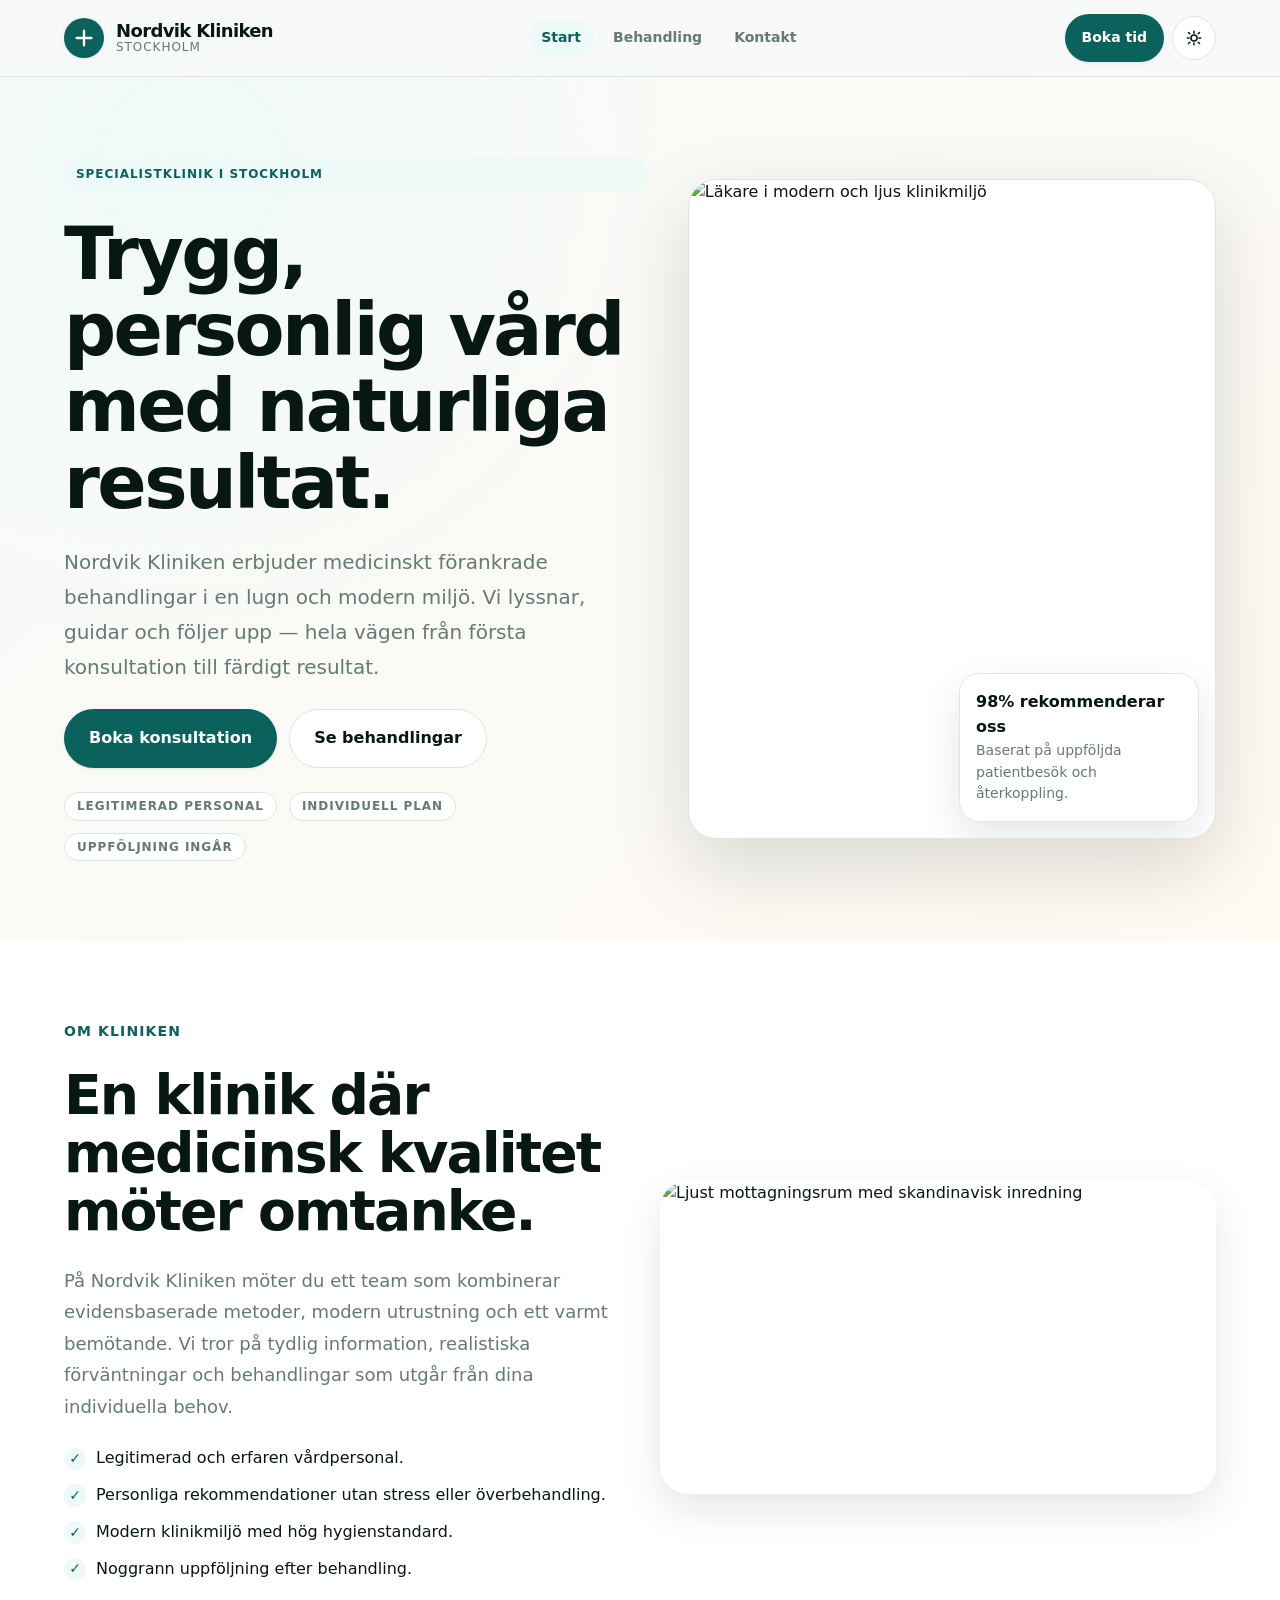
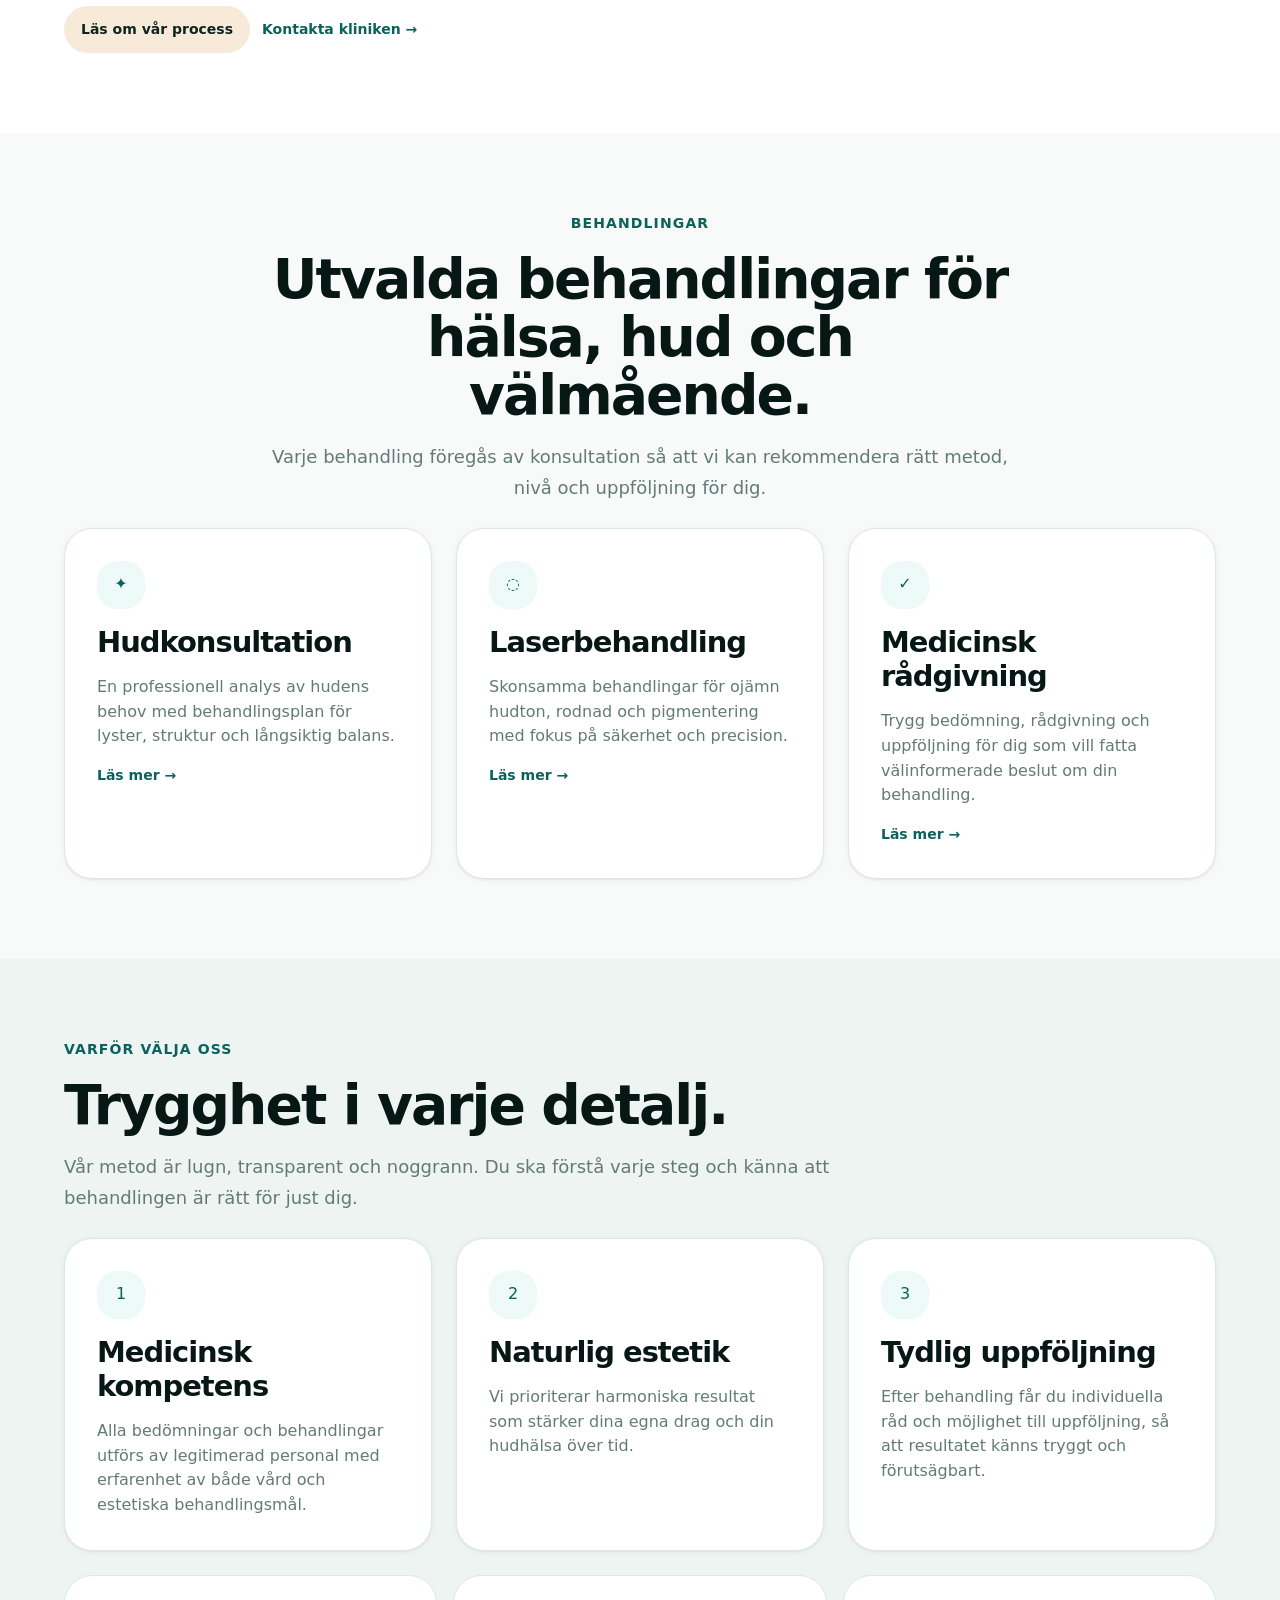
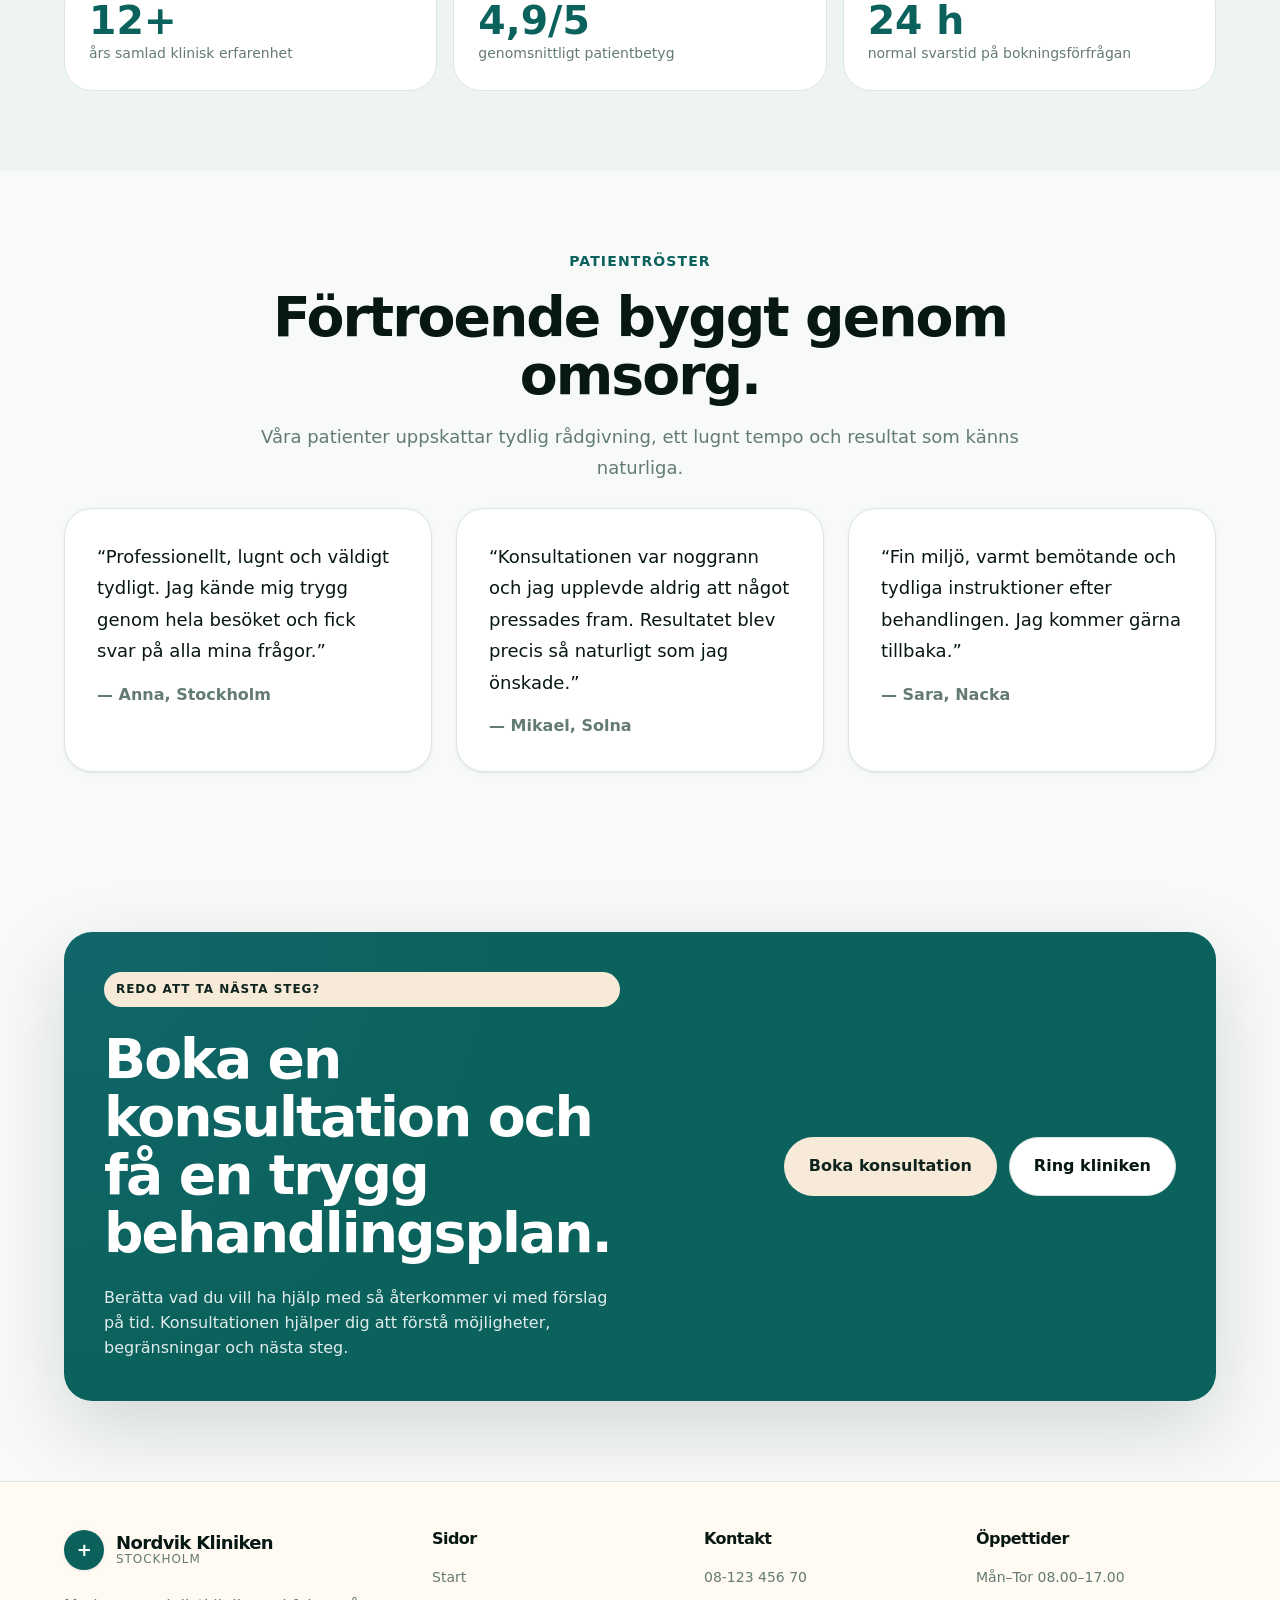
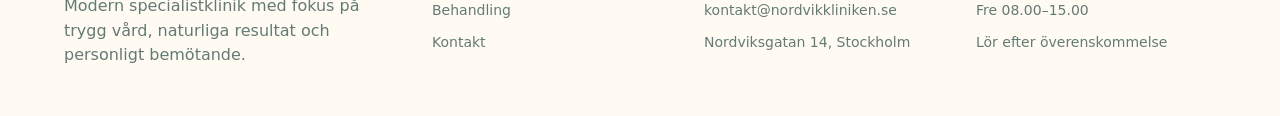
==== commit 546db56f: "Generate site via Klar (6 files)" ====
--- a/index.html
+++ b/index.html
@@ -3,520 +3,262 @@
 <head>
   <meta charset="utf-8" />
   <meta name="viewport" content="width=device-width, initial-scale=1" />
-  <title>Björkudden Vårdklinik · Trygg vård nära dig</title>
-  <meta name="description" content="Björkudden Vårdklinik erbjuder primärvård, provtagning, vaccination och förebyggande hälsa i en lugn klinikmiljö i Stockholm." />
+  <title>Nordvik Kliniken · Trygg specialistvård i Stockholm</title>
+  <meta name="description" content="Nordvik Kliniken i Stockholm erbjuder trygg, personlig och medicinskt förankrad vård med fokus på hudhälsa, laserbehandling och naturliga resultat." />
+  <link rel="canonical" href="index.html" />
   <link rel="stylesheet" href="/style.css" />
 </head>
 <body>
+  <a class="skip-link" href="#main">Hoppa till innehåll</a>
+
   <header class="site-header">
-    <div class="container header-inner">
-      <a class="brand" href="index.html" aria-label="Björkudden Vårdklinik startsida">
-        <span class="brand-mark" aria-hidden="true">
-          <svg viewBox="0 0 24 24" fill="none" aria-hidden="true">
-            <path d="M12 4v16M4 12h16" stroke="currentColor" stroke-width="2.4" stroke-linecap="round" />
+    <div class="container site-header__inner">
+      <a class="brand" href="index.html" aria-label="Nordvik Kliniken startsida">
+        <span class="brand__mark" aria-hidden="true">
+          <svg width="22" height="22" viewBox="0 0 24 24" fill="none" aria-hidden="true">
+            <path d="M12 4v16M4 12h16" stroke="currentColor" stroke-width="2.6" stroke-linecap="round"/>
           </svg>
         </span>
-        <span>Björkudden Vårdklinik</span>
+        <span class="brand__text">Nordvik Kliniken <span class="brand__sub">Stockholm</span></span>
       </a>
 
-      <nav class="site-nav" aria-label="Huvudnavigation">
-        <a class="nav-link" href="#tjanster">Tjänster</a>
-        <a class="nav-link" href="#team">Team</a>
-        <a class="nav-link" href="#sa-fungerar-det">Så fungerar det</a>
-        <a class="nav-link" href="#fragor">Frågor</a>
-        <a class="nav-link" href="#kontakt">Kontakt</a>
+      <nav class="site-nav" id="primary-nav" aria-label="Huvudnavigation">
+        <ul class="nav-list">
+          <li><a class="nav-link" href="index.html" aria-current="page">Start</a></li>
+          <li><a class="nav-link" href="behandling.html">Behandling</a></li>
+          <li><a class="nav-link" href="kontakt.html">Kontakt</a></li>
+        </ul>
       </nav>
 
       <div class="header-actions">
-        <button class="btn btn-outline btn-sm" type="button" aria-label="Toggle theme">Tema</button>
-        <a class="btn btn-primary btn-sm" href="#boka">Boka tid</a>
+        <a class="btn btn-primary" href="kontakt.html">Boka tid</a>
+        <button class="theme-toggle" type="button" aria-label="Toggle theme">
+          <svg width="18" height="18" viewBox="0 0 24 24" fill="none" aria-hidden="true">
+            <path d="M12 3v2.5M12 18.5V21M4.64 4.64l1.77 1.77M17.59 17.59l1.77 1.77M3 12h2.5M18.5 12H21M4.64 19.36l1.77-1.77M17.59 6.41l1.77-1.77" stroke="currentColor" stroke-width="2" stroke-linecap="round"/>
+            <circle cx="12" cy="12" r="4" stroke="currentColor" stroke-width="2"/>
+          </svg>
+        </button>
+        <button class="mobile-toggle" type="button" aria-label="Öppna meny" aria-controls="primary-nav" aria-expanded="false">
+          <svg width="22" height="22" viewBox="0 0 24 24" fill="none" aria-hidden="true">
+            <path d="M4 7h16M4 12h16M4 17h16" stroke="currentColor" stroke-width="2" stroke-linecap="round"/>
+          </svg>
+        </button>
       </div>
     </div>
   </header>
 
-  <main>
-    <section class="hero" id="hem">
-      <div class="container-wide split">
+  <main id="main">
+    <section class="hero section">
+      <div class="container hero__grid">
         <div class="hero__content">
-          <span class="badge">Primärvård i Stockholm</span>
-          <h1 class="hero__title">Vård med tid att lyssna.</h1>
-          <p class="hero__lead">Björkudden Vårdklinik hjälper dig med vardagens vårdbehov, förebyggande hälsa och trygg uppföljning — digitalt eller på plats.</p>
+          <span class="badge">Specialistklinik i Stockholm</span>
+          <h1>Trygg, personlig vård med naturliga resultat.</h1>
+          <p class="hero__lead">Nordvik Kliniken erbjuder medicinskt förankrade behandlingar i en lugn och modern miljö. Vi lyssnar, guidar och följer upp — hela vägen från första konsultation till färdigt resultat.</p>
           <div class="hero__actions">
-            <a class="btn btn-primary btn-lg" href="#boka">Boka tid</a>
-            <a class="btn btn-outline btn-lg" href="#tjanster">Se våra tjänster</a>
+            <a class="btn btn-primary btn-lg" href="kontakt.html">Boka konsultation</a>
+            <a class="btn btn-outline btn-lg" href="behandling.html">Se behandlingar</a>
           </div>
           <div class="cluster">
-            <span class="badge badge-secondary">Öppet vardagar 08–17</span>
-            <span class="badge badge-accent">Svar samma vardag</span>
-          </div>
-        </div>
-
-        <div class="hero-panel">
-          <div class="appointment-card">
-            <div class="appointment-card__top">
-              <div>
-                <p class="text-sm font-semibold text-foreground">Nästa lediga tid</p>
-                <p class="text-sm">Idag 14:30 · Distriktssköterska</p>
-              </div>
-              <span class="status-dot" aria-hidden="true"></span>
-            </div>
-
-            <div class="stat-grid mt-6">
-              <div class="stat">
-                <div class="stat__value">4.9</div>
-                <div class="stat__label">patientbetyg</div>
-              </div>
-              <div class="stat">
-                <div class="stat__value">24h</div>
-                <div class="stat__label">svarstid</div>
-              </div>
-              <div class="stat">
-                <div class="stat__value">18k+</div>
-                <div class="stat__label">besök per år</div>
-              </div>
-              <div class="stat">
-                <div class="stat__value">12</div>
-                <div class="stat__label">specialister</div>
-              </div>
-            </div>
-
-            <ul class="check-list mt-6">
-              <li>Digital rådgivning eller besök på mottagning</li>
-              <li>Provtagning och uppföljning på samma plats</li>
-              <li>Trygg journalföring och säker kontakt</li>
-            </ul>
-
-            <a class="btn btn-primary w-full mt-6" href="#boka">Boka första lediga tid</a>
-          </div>
-        </div>
-      </div>
-    </section>
-
-    <section class="section bg-card" id="tjanster">
-      <div class="container">
-        <div class="section-header section-header--center">
-          <span class="badge">Våra tjänster</span>
-          <h2>Samlad vård för hela familjen</h2>
-          <p>Hos oss får du hjälp med både akuta vardagsbesvär och långsiktig hälsa. Vi arbetar i team så att rätt kompetens möter rätt behov.</p>
-        </div>
-
-        <div class="grid grid-cols-1 md:grid-cols-3 gap-6">
-          <article class="service-card card">
-            <div class="card__body">
-              <div class="icon-box" aria-hidden="true">
-                <svg viewBox="0 0 24 24" fill="none">
-                  <path d="M12 5v14M5 12h14" stroke="currentColor" stroke-width="2.2" stroke-linecap="round" />
-                </svg>
-              </div>
-              <h3 class="card__title">Allmänmedicin</h3>
-              <p class="card__text">Bedömning och behandling av infektioner, hudbesvär, smärta, mage, sömn och andra vanliga symtom.</p>
-              <a class="cta-link" href="#boka">Boka läkarbesök →</a>
-            </div>
-          </article>
-
-          <article class="service-card card">
-            <div class="card__body">
-              <div class="icon-box" aria-hidden="true">
-                <svg viewBox="0 0 24 24" fill="none">
-                  <path d="M8 12h8M7 4h10v16H7z" stroke="currentColor" stroke-width="2" stroke-linejoin="round" />
-                </svg>
-              </div>
-              <h3 class="card__title">Provtagning</h3>
-              <p class="card__text">Blodprov, hälsoprover och uppföljning med tydliga svar från vårdpersonal som känner till ditt ärende.</p>
-              <a class="cta-link" href="#kontakt">Fråga om provtagning →</a>
-            </div>
-          </article>
-
-          <article class="service-card card">
-            <div class="card__body">
-              <div class="icon-box" aria-hidden="true">
-                <svg viewBox="0 0 24 24" fill="none">
-                  <path d="M12 21s7-4.2 7-10V5l-7-3-7 3v6c0 5.8 7 10 7 10Z" stroke="currentColor" stroke-width="2" stroke-linejoin="round" />
-                </svg>
-              </div>
-              <h3 class="card__title">Förebyggande hälsa</h3>
-              <p class="card__text">Hälsokontroller, vaccination, livsstilsråd och planering för dig som vill ta hand om hälsan i tid.</p>
-              <a class="cta-link" href="#boka">Boka hälsosamtal →</a>
-            </div>
-          </article>
-        </div>
-
-        <div class="grid grid-cols-1 md:grid-cols-2 gap-6 mt-6">
-          <article class="service-card card">
-            <div class="card__body">
-              <div class="icon-box" aria-hidden="true">
-                <svg viewBox="0 0 24 24" fill="none">
-                  <path d="M6 8h12M6 12h8M6 16h5M5 4h14v16H5z" stroke="currentColor" stroke-width="2" stroke-linecap="round" stroke-linejoin="round" />
-                </svg>
-              </div>
-              <h3 class="card__title">Recept och uppföljning</h3>
-              <p class="card__text">Vi hjälper dig med läkemedelsgenomgång, receptförnyelse och planerade kontroller vid kroniska tillstånd.</p>
-            </div>
-          </article>
-
-          <article class="service-card card">
-            <div class="card__body">
-              <div class="icon-box" aria-hidden="true">
-                <svg viewBox="0 0 24 24" fill="none">
-                  <path d="M4 17c2.5-5 5.5-7 8-7s5.5 2 8 7M8 7a4 4 0 0 0 8 0" stroke="currentColor" stroke-width="2" stroke-linecap="round" />
-                </svg>
-              </div>
-              <h3 class="card__title">Fysioterapi och rehabilitering</h3>
-              <p class="card__text">Stöd vid smärta, skador och återgång till aktivitet med individuella övningar och uppföljning.</p>
-            </div>
-          </article>
-        </div>
-      </div>
-    </section>
-
-    <section class="section" id="om-kliniken">
+            <span class="tag">Legitimerad personal</span>
+            <span class="tag">Individuell plan</span>
+            <span class="tag">Uppföljning ingår</span>
+          </div>
+        </div>
+
+        <div class="hero__media">
+          <img src="https://images.unsplash.com/photo-1629909613654-28e377c37b09?auto=format&fit=crop&w=1000&q=80" alt="Läkare i modern och ljus klinikmiljö" />
+          <div class="hero__note">
+            <p class="font-semibold text-foreground">98% rekommenderar oss</p>
+            <p class="text-sm">Baserat på uppföljda patientbesök och återkoppling.</p>
+          </div>
+        </div>
+      </div>
+    </section>
+
+    <section class="section bg-card" aria-labelledby="clinic-heading">
       <div class="container split">
-        <div>
-          <div class="section-header">
-            <span class="badge">Om kliniken</span>
-            <h2>En lugn vårdmiljö där du blir sedd</h2>
-            <p>Björkudden är en modern vårdklinik med fokus på kontinuitet, tydlig kommunikation och medicinsk kvalitet. Vårt mål är att du ska förstå vad som händer, varför och vad nästa steg är.</p>
-          </div>
-
+        <div class="stack">
+          <span class="kicker">Om kliniken</span>
+          <h2 id="clinic-heading">En klinik där medicinsk kvalitet möter omtanke.</h2>
+          <p class="text-lg leading-relaxed">På Nordvik Kliniken möter du ett team som kombinerar evidensbaserade metoder, modern utrustning och ett varmt bemötande. Vi tror på tydlig information, realistiska förväntningar och behandlingar som utgår från dina individuella behov.</p>
           <ul class="check-list">
-            <li>Fast vårdteam som samarbetar kring din hälsa</li>
-            <li>Trygga digitala flöden för bokning och uppföljning</li>
-            <li>Lättillgänglig mottagning nära kollektivtrafik</li>
-            <li>Särskilt fokus på förebyggande vård och livsstil</li>
+            <li>Legitimerad och erfaren vårdpersonal.</li>
+            <li>Personliga rekommendationer utan stress eller överbehandling.</li>
+            <li>Modern klinikmiljö med hög hygienstandard.</li>
+            <li>Noggrann uppföljning efter behandling.</li>
           </ul>
-        </div>
-
-        <div class="card card-elevated overflow-hidden">
-          <img class="w-full object-cover aspect-video" src="https://images.unsplash.com/photo-1505751172876-fa1923c5c528?auto=format&fit=crop&w=1200&q=80" alt="Ljus och lugn vårdmiljö på klinik" />
-          <div class="card__body">
-            <span class="badge badge-secondary">Tryggt bemötande</span>
-            <h3 class="card__title">“Det ska vara enkelt att söka vård innan oron växer.”</h3>
-            <p class="card__text">Därför erbjuder vi både snabba digitala kontaktvägar och personliga besök när du behöver träffa oss.</p>
-          </div>
-        </div>
-      </div>
-    </section>
-
-    <section class="section bg-muted" id="team">
-      <div class="container">
-        <div class="section-header">
-          <span class="badge">Vårt team</span>
-          <h2>Specialister som samarbetar</h2>
-          <p>Du får hjälp av rätt kompetens från början, med kontinuitet när du behöver uppföljning.</p>
-        </div>
-
-        <div class="grid grid-cols-1 md:grid-cols-3 gap-6">
-          <article class="clinician-card card p-6">
-            <div class="clinician-card__image">
-              <img src="https://images.unsplash.com/photo-1559839734-2b71ea197ec2?auto=format&fit=crop&w=900&q=80" alt="Dr. Elin Sjöberg, specialist i allmänmedicin" />
-            </div>
-            <div>
-              <h3 class="card__title">Dr. Elin Sjöberg</h3>
-              <p class="card__text">Specialist i allmänmedicin</p>
-            </div>
-            <p>Elin arbetar med helhetsbedömningar, läkemedelsuppföljning och långsiktig vård för både unga och äldre.</p>
-          </article>
-
-          <article class="clinician-card card p-6">
-            <div class="clinician-card__image">
-              <img src="https://images.unsplash.com/photo-1582750433449-648ed127bb54?auto=format&fit=crop&w=900&q=80" alt="Oskar Lind, distriktssköterska" />
-            </div>
-            <div>
-              <h3 class="card__title">Oskar Lind</h3>
-              <p class="card__text">Distriktssköterska</p>
-            </div>
-            <p>Oskar tar emot för rådgivning, provtagning, vaccinationer och uppföljning vid kroniska sjukdomar.</p>
-          </article>
-
-          <article class="clinician-card card p-6">
-            <div class="clinician-card__image">
-              <img src="https://images.unsplash.com/photo-1576091160550-2173dba999ef?auto=format&fit=crop&w=900&q=80" alt="Maja Nyström, fysioterapeut" />
-            </div>
-            <div>
-              <h3 class="card__title">Maja Nyström</h3>
-              <p class="card__text">Fysioterapeut</p>
-            </div>
-            <p>Maja hjälper dig med smärta, belastningsbesvär och rehabilitering efter skada eller operation.</p>
-          </article>
-        </div>
-      </div>
-    </section>
-
-    <section class="section" id="sa-fungerar-det">
-      <div class="container split">
-        <div class="section-header">
-          <span class="badge">Så fungerar det</span>
-          <h2>Från första kontakt till tydlig plan</h2>
-          <p>Vår process är skapad för att vara enkel, säker och lätt att förstå — oavsett om du bokar digitalt eller ringer oss.</p>
-        </div>
-
-        <div class="timeline">
-          <div class="timeline-item">
-            <span class="timeline-number">1</span>
-            <div>
-              <h3 class="card__title">Berätta vad du behöver</h3>
-              <p class="card__text">Boka digitalt, skicka en förfrågan eller ring mottagningen. Vi hjälper dig att hitta rätt vårdnivå.</p>
-            </div>
-          </div>
-
-          <div class="timeline-item">
-            <span class="timeline-number">2</span>
-            <div>
-              <h3 class="card__title">Träffa rätt kompetens</h3>
-              <p class="card__text">Du får tid hos läkare, sjuksköterska eller fysioterapeut beroende på ditt behov.</p>
-            </div>
-          </div>
-
-          <div class="timeline-item">
-            <span class="timeline-number">3</span>
-            <div>
-              <h3 class="card__title">Få uppföljning</h3>
-              <p class="card__text">Efter besöket får du en tydlig sammanfattning, provsvar och planerade nästa steg.</p>
-            </div>
-          </div>
-        </div>
-      </div>
-    </section>
-
-    <section class="section bg-card" id="patientroster">
-      <div class="container">
-        <div class="section-header section-header--center">
-          <span class="badge">Patientröster</span>
-          <h2>Omtanke som märks</h2>
-          <p>Våra patienter uppskattar det lugna bemötandet, den tydliga återkopplingen och känslan av att få vara delaktig.</p>
-        </div>
-
-        <div class="grid grid-cols-1 md:grid-cols-3 gap-6">
-          <div class="quote">
-            <blockquote>“Lugnt bemötande, snabb återkoppling och en läkare som verkligen lyssnade.”</blockquote>
-            <div class="person">
-              <div class="avatar" aria-hidden="true"></div>
-              <div>
-                <p class="font-semibold text-foreground">Anna R.</p>
-                <p class="text-sm">Patient sedan 2021</p>
-              </div>
-            </div>
-          </div>
-
-          <div class="quote">
-            <blockquote>“Provtagningen gick smidigt och jag fick tydlig förklaring av svaren.”</blockquote>
-            <div class="person">
-              <div class="avatar" aria-hidden="true"></div>
-              <div>
-                <p class="font-semibold text-foreground">Mikael S.</p>
-                <p class="text-sm">Patient sedan 2023</p>
-              </div>
-            </div>
-          </div>
-
-          <div class="quote">
-            <blockquote>“Det känns tryggt att kunna följa upp digitalt när vardagen är full.”</blockquote>
-            <div class="person">
-              <div class="avatar" aria-hidden="true"></div>
-              <div>
-                <p class="font-semibold text-foreground">Sara K.</p>
-                <p class="text-sm">Patient sedan 2022</p>
-              </div>
-            </div>
-          </div>
-        </div>
-      </div>
-    </section>
-
-    <section class="section" id="fragor">
-      <div class="container-narrow">
-        <div class="section-header section-header--center">
-          <span class="badge">Vanliga frågor</span>
-          <h2>Innan ditt besök</h2>
-          <p>Här är svar på några vanliga frågor. Du är alltid välkommen att kontakta oss om du är osäker på vilken vård du behöver.</p>
-        </div>
-
-        <div class="grid gap-4">
-          <details class="faq-item">
-            <summary>Kan jag boka digitalt?</summary>
-            <p>Ja. Du kan skicka en bokningsförfrågan dygnet runt. Vi återkommer med tid, rådgivning eller förslag på nästa steg under mottagningens öppettider.</p>
-          </details>
-
-          <details class="faq-item">
-            <summary>Tar ni emot barn?</summary>
-            <p>Ja, vi hjälper hela familjen med vanliga vårdbehov. Vid behov hänvisar vi vidare till barnspecialist eller akutmottagning.</p>
-          </details>
-
-          <details class="faq-item">
-            <summary>Hur får jag provsvar?</summary>
-            <p>Du får provsvar via säker digital kontakt eller vid uppföljande besök. Om något behöver åtgärdas kontaktar vi dig med en tydlig plan.</p>
-          </details>
-
-          <details class="faq-item">
-            <summary>Vad gör jag vid akuta symtom?</summary>
-            <p>Vid livshotande symtom ska du alltid ringa 112. Vid akuta men inte livshotande besvär kan du kontakta 1177 för rådgivning.</p>
-          </details>
-        </div>
-      </div>
-    </section>
-
-    <section class="section" id="boka">
+          <div class="hero__actions">
+            <a class="btn btn-secondary" href="behandling.html">Läs om vår process</a>
+            <a class="cta-link" href="kontakt.html">Kontakta kliniken →</a>
+          </div>
+        </div>
+        <img class="rounded-xl shadow-md object-cover aspect-video w-full" src="https://images.unsplash.com/photo-1588776814546-1ffcf47267a5?auto=format&fit=crop&w=1000&q=80" alt="Ljust mottagningsrum med skandinavisk inredning" />
+      </div>
+    </section>
+
+    <section class="section" aria-labelledby="services-heading">
+      <div class="container stack">
+        <div class="section-heading section-heading--center">
+          <span class="kicker">Behandlingar</span>
+          <h2 id="services-heading">Utvalda behandlingar för hälsa, hud och välmående.</h2>
+          <p class="section-heading__lead">Varje behandling föregås av konsultation så att vi kan rekommendera rätt metod, nivå och uppföljning för dig.</p>
+        </div>
+
+        <div class="grid md:grid-cols-3 gap-6">
+          <article class="service-card">
+            <span class="icon-bubble" aria-hidden="true">✦</span>
+            <h3>Hudkonsultation</h3>
+            <p>En professionell analys av hudens behov med behandlingsplan för lyster, struktur och långsiktig balans.</p>
+            <a class="cta-link" href="behandling.html">Läs mer →</a>
+          </article>
+
+          <article class="service-card">
+            <span class="icon-bubble" aria-hidden="true">◌</span>
+            <h3>Laserbehandling</h3>
+            <p>Skonsamma behandlingar för ojämn hudton, rodnad och pigmentering med fokus på säkerhet och precision.</p>
+            <a class="cta-link" href="behandling.html">Läs mer →</a>
+          </article>
+
+          <article class="service-card">
+            <span class="icon-bubble" aria-hidden="true">✓</span>
+            <h3>Medicinsk rådgivning</h3>
+            <p>Trygg bedömning, rådgivning och uppföljning för dig som vill fatta välinformerade beslut om din behandling.</p>
+            <a class="cta-link" href="behandling.html">Läs mer →</a>
+          </article>
+        </div>
+      </div>
+    </section>
+
+    <section class="section bg-muted" aria-labelledby="why-heading">
+      <div class="container stack">
+        <div class="section-heading">
+          <span class="kicker">Varför välja oss</span>
+          <h2 id="why-heading">Trygghet i varje detalj.</h2>
+          <p class="section-heading__lead">Vår metod är lugn, transparent och noggrann. Du ska förstå varje steg och känna att behandlingen är rätt för just dig.</p>
+        </div>
+
+        <div class="grid md:grid-cols-3 gap-6">
+          <article class="value-card">
+            <span class="icon-bubble" aria-hidden="true">1</span>
+            <h3>Medicinsk kompetens</h3>
+            <p>Alla bedömningar och behandlingar utförs av legitimerad personal med erfarenhet av både vård och estetiska behandlingsmål.</p>
+          </article>
+
+          <article class="value-card">
+            <span class="icon-bubble" aria-hidden="true">2</span>
+            <h3>Naturlig estetik</h3>
+            <p>Vi prioriterar harmoniska resultat som stärker dina egna drag och din hudhälsa över tid.</p>
+          </article>
+
+          <article class="value-card">
+            <span class="icon-bubble" aria-hidden="true">3</span>
+            <h3>Tydlig uppföljning</h3>
+            <p>Efter behandling får du individuella råd och möjlighet till uppföljning, så att resultatet känns tryggt och förutsägbart.</p>
+          </article>
+        </div>
+
+        <div class="stat-row">
+          <div class="stat">
+            <span class="stat__value">12+</span>
+            <span class="stat__label">års samlad klinisk erfarenhet</span>
+          </div>
+          <div class="stat">
+            <span class="stat__value">4,9/5</span>
+            <span class="stat__label">genomsnittligt patientbetyg</span>
+          </div>
+          <div class="stat">
+            <span class="stat__value">24 h</span>
+            <span class="stat__label">normal svarstid på bokningsförfrågan</span>
+          </div>
+        </div>
+      </div>
+    </section>
+
+    <section class="section" aria-labelledby="testimonials-heading">
+      <div class="container stack">
+        <div class="section-heading section-heading--center">
+          <span class="kicker">Patientröster</span>
+          <h2 id="testimonials-heading">Förtroende byggt genom omsorg.</h2>
+          <p class="section-heading__lead">Våra patienter uppskattar tydlig rådgivning, ett lugnt tempo och resultat som känns naturliga.</p>
+        </div>
+
+        <div class="grid md:grid-cols-3 gap-6">
+          <article class="testimonial-card">
+            <blockquote>“Professionellt, lugnt och väldigt tydligt. Jag kände mig trygg genom hela besöket och fick svar på alla mina frågor.”</blockquote>
+            <cite>— Anna, Stockholm</cite>
+          </article>
+
+          <article class="testimonial-card">
+            <blockquote>“Konsultationen var noggrann och jag upplevde aldrig att något pressades fram. Resultatet blev precis så naturligt som jag önskade.”</blockquote>
+            <cite>— Mikael, Solna</cite>
+          </article>
+
+          <article class="testimonial-card">
+            <blockquote>“Fin miljö, varmt bemötande och tydliga instruktioner efter behandlingen. Jag kommer gärna tillbaka.”</blockquote>
+            <cite>— Sara, Nacka</cite>
+          </article>
+        </div>
+      </div>
+    </section>
+
+    <section class="section" aria-labelledby="cta-heading">
       <div class="container">
         <div class="cta">
           <div class="split">
-            <div>
-              <span class="badge badge-accent">Ny patient</span>
-              <h2 class="mt-4">Vill du lista dig hos Björkudden?</h2>
-              <p class="mt-4">Vi hjälper dig med listning och första kontakt. Du får en trygg vårdcentral nära vardagen, med både digitala och fysiska besök.</p>
+            <div class="stack">
+              <span class="badge badge-secondary">Redo att ta nästa steg?</span>
+              <h2 id="cta-heading">Boka en konsultation och få en trygg behandlingsplan.</h2>
+              <p>Berätta vad du vill ha hjälp med så återkommer vi med förslag på tid. Konsultationen hjälper dig att förstå möjligheter, begränsningar och nästa steg.</p>
             </div>
             <div class="cluster justify-end">
-              <a class="btn btn-secondary btn-lg" href="#kontakt">Skicka förfrågan</a>
-              <a class="btn btn-outline btn-lg" href="tel:+46842012340">Ring 08-420 12 340</a>
+              <a class="btn btn-secondary btn-lg" href="kontakt.html">Boka konsultation</a>
+              <a class="btn btn-outline btn-lg" href="tel:+46812345670">Ring kliniken</a>
             </div>
           </div>
         </div>
       </div>
     </section>
-
-    <section class="section bg-muted" id="kontakt">
-      <div class="container split">
-        <div>
-          <div class="section-header">
-            <span class="badge">Kontakt</span>
-            <h2>Vi hjälper dig hitta rätt tid</h2>
-            <p>Skicka en förfrågan eller ring mottagningen. Beskriv gärna dina symtom kort, hur länge du haft besvären och om du redan har tagit prover.</p>
-          </div>
-
-          <ul class="hours-list">
-            <li>
-              <span>Måndag–fredag</span>
-              <strong class="text-foreground">08:00–17:00</strong>
-            </li>
-            <li>
-              <span>Telefon</span>
-              <strong class="text-foreground">08-420 12 340</strong>
-            </li>
-            <li>
-              <span>E-post</span>
-              <strong class="text-foreground">hej@bjorkudden.se</strong>
-            </li>
-            <li>
-              <span>Adress</span>
-              <strong class="text-foreground">Björkuddsvägen 14, Stockholm</strong>
-            </li>
-          </ul>
-
-          <div class="map-panel mt-8" aria-label="Karta över Björkudden Vårdklinik">
-            <span class="map-pin">Björkudden Vårdklinik</span>
-          </div>
-        </div>
-
-        <form class="form contact-card" action="https://example.com/clinic-contact" method="post">
-          <div class="field">
-            <label class="label" for="name">Namn</label>
-            <input class="input" id="name" name="name" type="text" autocomplete="name" placeholder="Ditt namn" required />
-          </div>
-
-          <div class="field">
-            <label class="label" for="email">E-post</label>
-            <input class="input" id="email" name="email" type="email" autocomplete="email" placeholder="namn@example.se" required />
-          </div>
-
-          <div class="field">
-            <label class="label" for="phone">Telefon</label>
-            <input class="input" id="phone" name="phone" type="tel" autocomplete="tel" placeholder="070-123 45 67" />
-          </div>
-
-          <div class="field">
-            <label class="label" for="care">Vad gäller ärendet?</label>
-            <select class="select" id="care" name="care">
-              <option>Välj ärende</option>
-              <option>Boka tid</option>
-              <option>Provtagning</option>
-              <option>Recept och uppföljning</option>
-              <option>Hälsokontroll</option>
-              <option>Övrig fråga</option>
-            </select>
-          </div>
-
-          <div class="field">
-            <label class="label" for="message">Meddelande</label>
-            <textarea class="textarea" id="message" name="message" placeholder="Beskriv kort hur vi kan hjälpa dig. Skriv inte känsliga personuppgifter i formuläret."></textarea>
-          </div>
-
-          <button class="btn btn-primary" type="submit">Skicka förfrågan</button>
-          <p class="text-sm">Vi återkommer under mottagningens öppettider. Vid akuta besvär, ring 1177 eller 112.</p>
-        </form>
-      </div>
-    </section>
   </main>
 
-  <footer class="site-footer">
-    <div class="container footer-grid">
+  <footer class="site-footer section-sm">
+    <div class="container site-footer__grid">
+      <div class="stack">
+        <a class="brand" href="index.html" aria-label="Nordvik Kliniken startsida">
+          <span class="brand__mark" aria-hidden="true">+</span>
+          <span class="brand__text">Nordvik Kliniken <span class="brand__sub">Stockholm</span></span>
+        </a>
+        <p>Modern specialistklinik med fokus på trygg vård, naturliga resultat och personligt bemötande.</p>
+      </div>
+
       <div>
-        <a class="brand" href="index.html">
-          <span class="brand-mark" aria-hidden="true">
-            <svg viewBox="0 0 24 24" fill="none" aria-hidden="true">
-              <path d="M12 4v16M4 12h16" stroke="currentColor" stroke-width="2.4" stroke-linecap="round" />
-            </svg>
-          </span>
-          <span>Björkudden Vårdklinik</span>
-        </a>
-        <p class="mt-4 max-w-xl">Trygg primärvård, rådgivning och förebyggande hälsa i en lugn klinikmiljö. Vi hjälper dig till rätt vård, i rätt tid.</p>
+        <h3 class="text-base mb-4">Sidor</h3>
+        <ul class="footer-list">
+          <li><a class="footer-link" href="index.html">Start</a></li>
+          <li><a class="footer-link" href="behandling.html">Behandling</a></li>
+          <li><a class="footer-link" href="kontakt.html">Kontakt</a></li>
+        </ul>
       </div>
 
       <div>
-        <h3 class="text-sm font-bold uppercase tracking-wider text-foreground">Kliniken</h3>
-        <ul class="footer-list mt-4">
-          <li><a class="footer-link" href="#tjanster">Tjänster</a></li>
-          <li><a class="footer-link" href="#team">Team</a></li>
-          <li><a class="footer-link" href="#fragor">Vanliga frågor</a></li>
-          <li><a class="footer-link" href="#kontakt">Kontakt</a></li>
+        <h3 class="text-base mb-4">Kontakt</h3>
+        <ul class="footer-list">
+          <li><a class="footer-link" href="tel:+46812345670">08-123 456 70</a></li>
+          <li><a class="footer-link" href="mailto:kontakt@nordvikkliniken.se">kontakt@nordvikkliniken.se</a></li>
+          <li><span class="footer-link">Nordviksgatan 14, Stockholm</span></li>
         </ul>
       </div>
 
       <div>
-        <h3 class="text-sm font-bold uppercase tracking-wider text-foreground">Kontakt</h3>
-        <ul class="footer-list mt-4">
-          <li><a class="footer-link" href="tel:+46842012340">08-420 12 340</a></li>
-          <li><a class="footer-link" href="mailto:hej@bjorkudden.se">hej@bjorkudden.se</a></li>
-          <li>Björkuddsvägen 14</li>
-          <li>Stockholm</li>
-        </ul>
-      </div>
-
-      <div>
-        <h3 class="text-sm font-bold uppercase tracking-wider text-foreground">Öppet</h3>
-        <ul class="footer-list mt-4">
-          <li>Vardagar 08–17</li>
-          <li>Lunchstängt 12–13</li>
-          <li>Helg stängt</li>
-          <li><a class="footer-link" href="#hem">Till toppen ↑</a></li>
-        </ul>
-      </div>
-    </div>
-
-    <div class="container flex flex-wrap items-center justify-between gap-4 mt-10 pt-8 border-t">
-      <p class="text-sm">© 2026 Björkudden Vårdklinik. Detta är en demonstrationswebbplats.</p>
-      <p class="text-sm">Vid akuta symtom: ring 112.</p>
+        <h3 class="text-base mb-4">Öppettider</h3>
+        <ul class="footer-list">
+          <li><span class="footer-link">Mån–Tor 08.00–17.00</span></li>
+          <li><span class="footer-link">Fre 08.00–15.00</span></li>
+          <li><span class="footer-link">Lör efter överenskommelse</span></li>
+        </ul>
+      </div>
     </div>
   </footer>
 
-  <script>
-    (function () {
-      var root = document.documentElement;
-      var buttons = document.querySelectorAll('[aria-label="Toggle theme"]');
-
-      try {
-        if (localStorage.getItem('theme') === 'dark') {
-          root.classList.add('dark');
-        }
-      } catch (error) {}
-
-      buttons.forEach(function (button) {
-        button.addEventListener('click', function () {
-          root.classList.toggle('dark');
-          try {
-            localStorage.setItem('theme', root.classList.contains('dark') ? 'dark' : 'light');
-          } catch (error) {}
-        });
-      });
-    })();
-  </script>
+  <script src="script.js"></script>
 </body>
 </html>
--- a/style.css
+++ b/style.css
@@ -1,69 +1,74 @@
-/* Assumptions: one-page Swedish healthcare clinic marketing site; calm Nordic palette (deep teal, sky blue, warm off-white), professional/warm tone, system-ui typography, sections for services, clinicians, process, testimonials, FAQ, contact. */
+/*
+Assumptions: modern premium Swedish clinic website, clean Scandinavian healthcare aesthetic,
+deep teal/blue palette with warm off-white surfaces, system-ui typography, three content pages
+plus a live Klar design-system catalog. No external fonts or assets required.
+*/
 
 /* ==========================================================================
-   Design tokens
+   1. Design tokens
    ========================================================================== */
 
 :root {
   /* Raw palette */
   --color-white: #ffffff;
-  --color-black: #071414;
-
-  --color-cream-50: #fbf8f1;
-  --color-cream-100: #f4efe4;
-  --color-cream-200: #e8dfcf;
+  --color-black: #071113;
 
   --color-slate-50: #f7faf9;
-  --color-slate-100: #edf4f2;
-  --color-slate-200: #d9e7e4;
-  --color-slate-300: #bdd2cd;
-  --color-slate-500: #6d8a85;
-  --color-slate-700: #2d4a46;
-  --color-slate-800: #183632;
-  --color-slate-900: #0d2421;
-  --color-slate-950: #071414;
-
-  --color-teal-50: #e9fbf8;
-  --color-teal-100: #c9f3ee;
-  --color-teal-300: #6bd6ca;
-  --color-teal-500: #15998e;
-  --color-teal-600: #0d7d75;
-  --color-teal-700: #09645f;
-  --color-teal-900: #063a38;
-
-  --color-sky-50: #eff8ff;
-  --color-sky-100: #d9efff;
-  --color-sky-400: #48aee8;
-  --color-sky-600: #1677b7;
-  --color-sky-700: #115f91;
-
-  --color-rose-50: #fff1f2;
-  --color-rose-500: #e84f67;
-  --color-rose-700: #b4233b;
-
-  --color-amber-100: #fff0c2;
-  --color-amber-500: #d99a13;
-
-  /* Semantic color tokens */
-  --background: var(--color-cream-50);
+  --color-slate-100: #eef4f2;
+  --color-slate-200: #dbe7e3;
+  --color-slate-300: #bfd0cb;
+  --color-slate-500: #647b75;
+  --color-slate-700: #314640;
+  --color-slate-800: #213630;
+  --color-slate-900: #10241f;
+  --color-slate-950: #071713;
+
+  --color-teal-50: #eefaf8;
+  --color-teal-100: #d7f2ee;
+  --color-teal-600: #0f766e;
+  --color-teal-700: #0b625c;
+  --color-teal-800: #084f4a;
+
+  --color-blue-50: #eff7fb;
+  --color-blue-600: #1f6f8b;
+  --color-blue-700: #155873;
+
+  --color-cream-50: #fffaf2;
+  --color-cream-100: #f7ead8;
+
+  --color-red-600: #c24141;
+
+  /* Semantic colors */
+  --background: var(--color-slate-50);
   --foreground: var(--color-slate-950);
+
   --primary: var(--color-teal-700);
+  --primary-hover: var(--color-teal-800);
   --primary-foreground: var(--color-white);
   --primary-soft: var(--color-teal-50);
-  --secondary: var(--color-sky-100);
+
+  --secondary: var(--color-cream-100);
   --secondary-foreground: var(--color-slate-900);
+
   --muted: var(--color-slate-100);
   --muted-foreground: var(--color-slate-500);
-  --accent: var(--color-amber-100);
-  --accent-foreground: var(--color-slate-900);
-  --destructive: var(--color-rose-500);
+
+  --accent: var(--color-blue-600);
+  --accent-hover: var(--color-blue-700);
+  --accent-foreground: var(--color-white);
+
+  --destructive: var(--color-red-600);
   --destructive-foreground: var(--color-white);
+
   --border: var(--color-slate-200);
   --input: var(--color-white);
-  --ring: var(--color-teal-300);
+  --ring: rgba(15, 118, 110, 0.32);
+
   --card: var(--color-white);
   --card-foreground: var(--color-slate-950);
-  --header-bg: rgba(251, 248, 241, 0.88);
+
+  --surface-raised: var(--color-white);
+  --surface-subtle: var(--color-cream-50);
 
   /* Typography */
   --font-sans: ui-sans-serif, system-ui, -apple-system, BlinkMacSystemFont, "Segoe UI", sans-serif;
@@ -73,15 +78,15 @@
   --text-base: 1rem;
   --text-lg: 1.125rem;
   --text-xl: 1.25rem;
-  --text-2xl: 1.5rem;
-  --text-3xl: 2rem;
-  --text-4xl: 2.75rem;
-  --text-5xl: 4rem;
+  --text-2xl: clamp(1.5rem, 1.25rem + 0.7vw, 1.875rem);
+  --text-3xl: clamp(1.875rem, 1.5rem + 1.2vw, 2.5rem);
+  --text-4xl: clamp(2.35rem, 1.85rem + 2vw, 3.6rem);
+  --text-5xl: clamp(3rem, 2.15rem + 3vw, 5rem);
 
   --font-normal: 400;
   --font-medium: 500;
   --font-semibold: 650;
-  --font-bold: 760;
+  --font-bold: 750;
 
   --leading-tight: 1.05;
   --leading-snug: 1.18;
@@ -90,8 +95,7 @@
 
   --tracking-tight: -0.035em;
   --tracking-normal: 0;
-  --tracking-wide: 0.045em;
-  --tracking-wider: 0.1em;
+  --tracking-wide: 0.08em;
 
   /* Spacing */
   --space-0: 0;
@@ -99,7 +103,6 @@
   --space-2: 0.5rem;
   --space-3: 0.75rem;
   --space-4: 1rem;
-  --space-5: 1.25rem;
   --space-6: 1.5rem;
   --space-8: 2rem;
   --space-10: 2.5rem;
@@ -109,41 +112,33 @@
 
   /* Layout */
   --content-width: 72rem;
-  --content-narrow: 46rem;
+  --content-narrow: 48rem;
   --content-wide: 86rem;
-  --header-height: 4.5rem;
-
-  /* Sizing */
-  --size-10: 2.5rem;
-  --size-12: 3rem;
-  --size-14: 3.5rem;
+  --header-height: 4.75rem;
 
   /* Borders, radius, shadows, motion */
   --border-width-0: 0;
-  --border-width-1: 1px;
+  --border-width: 1px;
   --border-width-2: 2px;
-  --border-width-4: 4px;
 
   --radius-none: 0;
   --radius-sm: 0.5rem;
   --radius-md: 0.875rem;
   --radius-lg: 1.25rem;
   --radius-xl: 1.75rem;
-  --radius-2xl: 2.25rem;
   --radius-full: 999px;
 
   --shadow-none: none;
-  --shadow-sm: 0 1px 2px rgba(7, 20, 20, 0.06), 0 1px 1px rgba(7, 20, 20, 0.04);
-  --shadow-md: 0 16px 42px rgba(7, 20, 20, 0.1);
-  --shadow-lg: 0 28px 80px rgba(7, 20, 20, 0.16);
-
-  --transition-fast: 160ms ease;
+  --shadow-sm: 0 1px 2px rgba(7, 23, 19, 0.06), 0 1px 8px rgba(7, 23, 19, 0.04);
+  --shadow-md: 0 16px 40px rgba(7, 23, 19, 0.1);
+  --shadow-lg: 0 28px 80px rgba(7, 23, 19, 0.15);
+
+  --transition-fast: 150ms ease;
   --transition-base: 220ms ease;
-  --z-sticky: 20;
 }
 
 /* ==========================================================================
-   Reset & base
+   2. Reset & base
    ========================================================================== */
 
 *,
@@ -153,44 +148,31 @@
 }
 
 html {
-  min-height: 100%;
   scroll-behavior: smooth;
   color-scheme: light;
 }
 
-html.dark {
-  color-scheme: dark;
-}
-
 body {
-  min-height: 100%;
   margin: 0;
+  min-height: 100vh;
+  background: var(--background);
+  color: var(--foreground);
   font-family: var(--font-sans);
   font-size: var(--text-base);
   font-weight: var(--font-normal);
   line-height: var(--leading-normal);
-  color: var(--foreground);
-  background:
-    radial-gradient(circle at top left, var(--primary-soft), transparent 34rem),
-    linear-gradient(180deg, var(--background), var(--color-slate-50));
   text-rendering: optimizeLegibility;
   -webkit-font-smoothing: antialiased;
 }
 
-body,
-button,
-input,
-textarea,
-select {
-  font: inherit;
+body.nav-open {
+  overflow: hidden;
 }
 
 h1,
 h2,
 h3,
 h4,
-h5,
-h6,
 p,
 figure,
 blockquote,
@@ -210,19 +192,21 @@
 }
 
 h1 {
-  font-size: clamp(var(--text-4xl), 7vw, var(--text-5xl));
+  font-size: var(--text-5xl);
 }
 
 h2 {
-  font-size: clamp(var(--text-3xl), 4vw, var(--text-4xl));
+  font-size: var(--text-4xl);
 }
 
 h3 {
   font-size: var(--text-2xl);
+  line-height: var(--leading-snug);
 }
 
 h4 {
   font-size: var(--text-xl);
+  line-height: var(--leading-snug);
 }
 
 p {
@@ -248,38 +232,52 @@
   height: auto;
 }
 
+button,
+input,
+textarea,
+select {
+  font: inherit;
+}
+
 button {
-  border: 0;
-  background: transparent;
   cursor: pointer;
 }
 
 :focus-visible {
-  outline: var(--border-width-2) solid var(--ring);
-  outline-offset: var(--space-1);
+  outline: 3px solid var(--ring);
+  outline-offset: 3px;
+}
+
+::selection {
+  background: var(--primary);
+  color: var(--primary-foreground);
 }
 
 /* ==========================================================================
-   Layout primitives
+   3. Layout primitives
    ========================================================================== */
 
 .container,
 .container-narrow,
 .container-wide {
-  width: min(100% - (var(--space-4) * 2), var(--content-width));
+  width: min(100% - calc(var(--space-4) * 2), var(--content-width));
   margin-inline: auto;
 }
 
 .container-narrow {
-  width: min(100% - (var(--space-4) * 2), var(--content-narrow));
+  width: min(100% - calc(var(--space-4) * 2), var(--content-narrow));
 }
 
 .container-wide {
-  width: min(100% - (var(--space-4) * 2), var(--content-wide));
+  width: min(100% - calc(var(--space-4) * 2), var(--content-wide));
 }
 
 .section {
   padding-block: var(--space-16);
+}
+
+.section-sm {
+  padding-block: var(--space-12);
 }
 
 .stack {
@@ -291,8 +289,14 @@
 .cluster {
   display: flex;
   flex-wrap: wrap;
+  gap: var(--space-3);
   align-items: center;
-  gap: var(--space-3);
+}
+
+.grid-auto {
+  display: grid;
+  grid-template-columns: repeat(auto-fit, minmax(min(18rem, 100%), 1fr));
+  gap: var(--space-6);
 }
 
 .split {
@@ -302,18 +306,8 @@
 }
 
 @media (min-width: 768px) {
-  .container,
-  .container-narrow,
-  .container-wide {
-    width: min(100% - (var(--space-6) * 2), var(--content-width));
-  }
-
-  .container-narrow {
-    width: min(100% - (var(--space-6) * 2), var(--content-narrow));
-  }
-
-  .container-wide {
-    width: min(100% - (var(--space-6) * 2), var(--content-wide));
+  .split {
+    grid-template-columns: minmax(0, 1fr) minmax(0, 1fr);
   }
 }
 
@@ -321,28 +315,42 @@
   .section {
     padding-block: var(--space-20);
   }
-
-  .split {
-    grid-template-columns: minmax(0, 1.02fr) minmax(0, 0.98fr);
-  }
 }
 
 /* ==========================================================================
-   Semantic components
+   4. Semantic components
    ========================================================================== */
+
+.skip-link {
+  position: absolute;
+  left: var(--space-4);
+  top: var(--space-4);
+  z-index: 50;
+  padding: var(--space-3) var(--space-4);
+  border-radius: var(--radius-full);
+  background: var(--foreground);
+  color: var(--background);
+  transform: translateY(-150%);
+  transition: transform var(--transition-fast);
+}
+
+.skip-link:focus {
+  transform: translateY(0);
+}
 
 .site-header {
   position: sticky;
-  top: var(--space-0);
-  z-index: var(--z-sticky);
-  border-bottom: var(--border-width-1) solid var(--border);
-  background: var(--header-bg);
-  backdrop-filter: saturate(160%) blur(var(--space-4));
-}
-
-.header-inner {
+  top: 0;
+  z-index: 50;
   min-height: var(--header-height);
+  border-bottom: var(--border-width) solid var(--border);
+  background: color-mix(in srgb, var(--background) 88%, transparent);
+  backdrop-filter: blur(18px);
+}
+
+.site-header__inner {
   display: flex;
+  min-height: var(--header-height);
   align-items: center;
   justify-content: space-between;
   gap: var(--space-4);
@@ -358,65 +366,126 @@
   letter-spacing: var(--tracking-tight);
 }
 
-.brand-mark {
-  width: var(--size-10);
-  height: var(--size-10);
+.brand__mark {
+  display: inline-grid;
+  width: 2.5rem;
+  height: 2.5rem;
+  place-items: center;
+  border-radius: var(--radius-lg);
+  background: var(--primary);
+  color: var(--primary-foreground);
+  box-shadow: var(--shadow-sm);
+}
+
+.brand__text {
+  display: grid;
+  line-height: var(--leading-tight);
+}
+
+.brand__sub {
+  color: var(--muted-foreground);
+  font-size: var(--text-xs);
+  font-weight: var(--font-medium);
+  letter-spacing: var(--tracking-wide);
+  text-transform: uppercase;
+}
+
+.site-nav {
+  display: none;
+}
+
+.site-nav.is-open {
+  position: fixed;
+  inset: var(--header-height) var(--space-4) auto var(--space-4);
+  display: block;
+  padding: var(--space-4);
+  border: var(--border-width) solid var(--border);
+  border-radius: var(--radius-xl);
+  background: var(--card);
+  box-shadow: var(--shadow-lg);
+}
+
+.nav-list {
+  display: flex;
+  flex-direction: column;
+  gap: var(--space-2);
+  margin: 0;
+  padding: 0;
+  list-style: none;
+}
+
+.nav-link {
+  display: inline-flex;
+  align-items: center;
+  border-radius: var(--radius-full);
+  color: var(--muted-foreground);
+  font-size: var(--text-sm);
+  font-weight: var(--font-semibold);
+  line-height: var(--leading-normal);
+  padding: var(--space-2) var(--space-3);
+  transition: background var(--transition-fast), color var(--transition-fast);
+}
+
+.nav-link:hover,
+.nav-link[aria-current="page"] {
+  background: var(--primary-soft);
+  color: var(--primary);
+}
+
+.header-actions {
+  display: flex;
+  align-items: center;
+  gap: var(--space-2);
+}
+
+.mobile-toggle {
   display: inline-flex;
   align-items: center;
   justify-content: center;
-  border-radius: var(--radius-lg);
-  color: var(--primary-foreground);
-  background: linear-gradient(135deg, var(--primary), var(--color-sky-600));
-  box-shadow: var(--shadow-sm);
-}
-
-.brand-mark svg {
-  width: var(--space-6);
-  height: var(--space-6);
-}
-
-.site-nav {
-  display: none;
-  align-items: center;
-  gap: var(--space-2);
-}
-
-.nav-link {
+  width: 2.75rem;
+  height: 2.75rem;
+  border: var(--border-width) solid var(--border);
+  border-radius: var(--radius-full);
+  background: var(--card);
+  color: var(--foreground);
+  transition: background var(--transition-fast), border-color var(--transition-fast), transform var(--transition-fast);
+}
+
+.mobile-toggle:hover {
+  border-color: var(--primary);
+  transform: translateY(-1px);
+}
+
+.theme-toggle {
   display: inline-flex;
   align-items: center;
   justify-content: center;
+  width: 2.75rem;
+  height: 2.75rem;
+  border: var(--border-width) solid var(--border);
   border-radius: var(--radius-full);
-  padding: var(--space-2) var(--space-3);
-  color: var(--muted-foreground);
-  font-size: var(--text-sm);
-  font-weight: var(--font-medium);
-  line-height: var(--leading-tight);
-  transition: color var(--transition-fast), background-color var(--transition-fast);
-}
-
-.nav-link:hover,
-.nav-link[aria-current="page"] {
+  background: var(--card);
   color: var(--foreground);
-  background: var(--muted);
-}
-
-.header-actions {
-  display: flex;
-  align-items: center;
-  gap: var(--space-3);
-}
-
-.mobile-note {
-  display: none;
-  border-top: var(--border-width-1) solid var(--border);
-  padding-block: var(--space-3);
-  color: var(--muted-foreground);
-  font-size: var(--text-sm);
+  transition: background var(--transition-fast), border-color var(--transition-fast), transform var(--transition-fast);
+}
+
+.theme-toggle:hover {
+  border-color: var(--primary);
+  transform: translateY(-1px);
 }
 
 @media (min-width: 768px) {
   .site-nav {
-    display: flex;
+    display: block;
+  }
+
+  .nav-list {
+    flex-direction: row;
+    align-items: center;
+  }
+
+  .mobile-toggle {
+    display: none;
   }
 }
 
@@ -425,126 +494,120 @@
   align-items: center;
   justify-content: center;
   gap: var(--space-2);
-  min-height: var(--size-10);
-  border: var(--border-width-1) solid transparent;
+  border: var(--border-width) solid transparent;
   border-radius: var(--radius-full);
-  padding: var(--space-3) var(--space-5);
+  padding: var(--space-3) var(--space-4);
   font-size: var(--text-sm);
   font-weight: var(--font-semibold);
-  line-height: var(--leading-tight);
+  line-height: var(--leading-normal);
   text-align: center;
-  white-space: nowrap;
-  transition:
-    transform var(--transition-fast),
-    box-shadow var(--transition-fast),
-    color var(--transition-fast),
-    background-color var(--transition-fast),
-    border-color var(--transition-fast);
+  transition: transform var(--transition-fast), background var(--transition-fast), border-color var(--transition-fast), color var(--transition-fast), box-shadow var(--transition-fast);
 }
 
 .btn:hover {
-  transform: translateY(calc(var(--space-1) * -1));
-  color: inherit;
-}
-
-.btn:active {
-  transform: translateY(var(--space-0));
+  transform: translateY(-1px);
 }
 
 .btn-primary {
+  background: var(--primary);
   color: var(--primary-foreground);
-  background: var(--primary);
   box-shadow: var(--shadow-sm);
 }
 
 .btn-primary:hover {
+  background: var(--primary-hover);
   color: var(--primary-foreground);
-  background: var(--color-teal-600);
   box-shadow: var(--shadow-md);
 }
 
 .btn-secondary {
+  background: var(--secondary);
   color: var(--secondary-foreground);
-  background: var(--secondary);
 }
 
 .btn-secondary:hover {
-  color: var(--secondary-foreground);
-  background: var(--color-sky-50);
+  background: var(--primary-soft);
+  color: var(--primary);
 }
 
 .btn-outline {
+  border-color: var(--border);
+  background: var(--card);
   color: var(--foreground);
-  border-color: var(--border);
-  background: color-mix(in srgb, var(--card) 76%, transparent);
 }
 
 .btn-outline:hover {
   border-color: var(--primary);
+  color: var(--primary);
+}
+
+.btn-ghost {
+  background: transparent;
+  color: var(--primary);
+}
+
+.btn-ghost:hover {
   background: var(--primary-soft);
-}
-
-.btn-ghost {
-  color: var(--muted-foreground);
-  background: transparent;
-}
-
-.btn-ghost:hover {
-  color: var(--foreground);
-  background: var(--muted);
-}
-
-.btn-sm {
-  min-height: auto;
-  padding: var(--space-2) var(--space-4);
-  font-size: var(--text-xs);
+  color: var(--primary);
 }
 
 .btn-lg {
-  min-height: var(--size-12);
   padding: var(--space-4) var(--space-6);
   font-size: var(--text-base);
 }
 
-.badge {
+.cta-link {
   display: inline-flex;
   align-items: center;
   gap: var(--space-2);
-  width: fit-content;
-  border: var(--border-width-1) solid var(--border);
+  color: var(--primary);
+  font-size: var(--text-sm);
+  font-weight: var(--font-semibold);
+  transition: gap var(--transition-fast), color var(--transition-fast);
+}
+
+.cta-link:hover {
+  gap: var(--space-3);
+  color: var(--primary-hover);
+}
+
+.badge,
+.tag {
+  display: inline-flex;
+  align-items: center;
+  gap: var(--space-2);
   border-radius: var(--radius-full);
+  font-size: var(--text-xs);
+  font-weight: var(--font-semibold);
+  letter-spacing: var(--tracking-wide);
+  line-height: var(--leading-normal);
+  text-transform: uppercase;
+}
+
+.badge {
   padding: var(--space-2) var(--space-3);
+  background: var(--primary-soft);
   color: var(--primary);
-  background: var(--primary-soft);
-  font-size: var(--text-xs);
-  font-weight: var(--font-bold);
-  line-height: var(--leading-tight);
-  letter-spacing: var(--tracking-wider);
-  text-transform: uppercase;
 }
 
 .badge-secondary {
+  background: var(--secondary);
   color: var(--secondary-foreground);
-  background: var(--secondary);
-}
-
-.badge-accent {
-  color: var(--accent-foreground);
-  background: var(--accent);
+}
+
+.tag {
+  padding: var(--space-1) var(--space-3);
+  border: var(--border-width) solid var(--border);
+  background: var(--card);
+  color: var(--muted-foreground);
 }
 
 .card {
-  position: relative;
-  overflow: hidden;
-  border: var(--border-width-1) solid var(--border);
-  border-radius: var(--radius-2xl);
+  border: var(--border-width) solid var(--border);
+  border-radius: var(--radius-xl);
+  background: var(--card);
   color: var(--card-foreground);
-  background: var(--card);
   box-shadow: var(--shadow-sm);
-}
-
-.card-elevated {
-  box-shadow: var(--shadow-md);
 }
 
 .card__header,
@@ -557,62 +620,33 @@
   display: flex;
   flex-direction: column;
   gap: var(--space-3);
-  border-bottom: var(--border-width-1) solid var(--border);
-}
-
-.card__body {
-  display: flex;
-  flex-direction: column;
-  gap: var(--space-4);
-}
-
-.card__footer {
-  border-top: var(--border-width-1) solid var(--border);
 }
 
 .card__title {
   font-size: var(--text-xl);
-  font-weight: var(--font-bold);
-  letter-spacing: var(--tracking-tight);
   line-height: var(--leading-snug);
 }
 
-.card__text {
+.card__body {
   color: var(--muted-foreground);
-  font-size: var(--text-base);
-}
-
-.icon-box {
-  width: var(--size-12);
-  height: var(--size-12);
-  display: inline-flex;
-  align-items: center;
-  justify-content: center;
-  border-radius: var(--radius-lg);
-  color: var(--primary);
-  background: var(--primary-soft);
-}
-
-.icon-box svg {
-  width: var(--space-6);
-  height: var(--space-6);
+}
+
+.card__footer {
+  border-top: var(--border-width) solid var(--border);
 }
 
 .hero {
   position: relative;
   overflow: hidden;
-  padding-block: var(--space-16);
-}
-
-.hero::before {
-  content: "";
-  position: absolute;
-  inset: var(--space-0);
-  z-index: -1;
   background:
-    radial-gradient(circle at 12% 18%, var(--color-teal-100), transparent 22rem),
-    radial-gradient(circle at 88% 8%, var(--color-sky-100), transparent 26rem);
-  opacity: 0.72;
+    radial-gradient(circle at 15% 10%, color-mix(in srgb, var(--primary-soft) 85%, transparent) 0, transparent 36%),
+    linear-gradient(135deg, var(--background), var(--surface-subtle));
+}
+
+.hero__grid {
+  display: grid;
+  gap: var(--space-10);
+  align-items: center;
 }
 
 .hero__content {
@@ -621,12 +655,8 @@
   gap: var(--space-6);
 }
 
-.hero__title {
-  max-width: 12ch;
-}
-
 .hero__lead {
-  max-width: 42rem;
+  max-width: var(--content-narrow);
   color: var(--muted-foreground);
   font-size: var(--text-xl);
   line-height: var(--leading-relaxed);
@@ -636,87 +666,102 @@
   display: flex;
   flex-wrap: wrap;
   gap: var(--space-3);
-}
-
-.hero-panel {
-  display: grid;
-  gap: var(--space-4);
-}
-
-.appointment-card {
-  border: var(--border-width-1) solid var(--border);
-  border-radius: var(--radius-2xl);
-  padding: var(--space-6);
-  background: color-mix(in srgb, var(--card) 88%, transparent);
+  align-items: center;
+}
+
+.hero__media {
+  position: relative;
+  overflow: hidden;
+  border: var(--border-width) solid var(--border);
+  border-radius: var(--radius-xl);
+  background: var(--card);
   box-shadow: var(--shadow-lg);
 }
 
-.appointment-card__top {
-  display: flex;
-  align-items: center;
-  justify-content: space-between;
-  gap: var(--space-4);
-  padding-bottom: var(--space-4);
-  border-bottom: var(--border-width-1) solid var(--border);
-}
-
-.status-dot {
-  width: var(--space-3);
-  height: var(--space-3);
-  border-radius: var(--radius-full);
-  background: var(--primary);
-  box-shadow: 0 0 0 var(--space-2) var(--primary-soft);
-}
-
-.stat-grid {
-  display: grid;
-  grid-template-columns: repeat(2, minmax(0, 1fr));
-  gap: var(--space-3);
-}
-
-.stat {
-  border: var(--border-width-1) solid var(--border);
-  border-radius: var(--radius-xl);
+.hero__media img {
+  width: 100%;
+  aspect-ratio: 4 / 5;
+  object-fit: cover;
+}
+
+.hero__note {
+  position: absolute;
+  right: var(--space-4);
+  bottom: var(--space-4);
+  max-width: 15rem;
   padding: var(--space-4);
-  background: var(--card);
-}
-
-.stat__value {
-  color: var(--foreground);
-  font-size: var(--text-2xl);
-  font-weight: var(--font-bold);
-  letter-spacing: var(--tracking-tight);
-  line-height: var(--leading-tight);
-}
-
-.stat__label {
-  color: var(--muted-foreground);
-  font-size: var(--text-sm);
-}
-
-.section-header {
+  border: var(--border-width) solid var(--border);
+  border-radius: var(--radius-lg);
+  background: color-mix(in srgb, var(--card) 92%, transparent);
+  box-shadow: var(--shadow-md);
+  backdrop-filter: blur(16px);
+}
+
+@media (min-width: 1024px) {
+  .hero__grid {
+    grid-template-columns: minmax(0, 1.05fr) minmax(22rem, 0.95fr);
+  }
+}
+
+.section-heading {
   display: flex;
   flex-direction: column;
   gap: var(--space-4);
-  max-width: 44rem;
-  margin-bottom: var(--space-10);
-}
-
-.section-header--center {
-  align-items: center;
+  max-width: var(--content-narrow);
+}
+
+.section-heading--center {
   margin-inline: auto;
   text-align: center;
 }
 
-.service-card {
+.section-heading__lead {
+  color: var(--muted-foreground);
+  font-size: var(--text-lg);
+  line-height: var(--leading-relaxed);
+}
+
+.kicker {
+  color: var(--primary);
+  font-size: var(--text-sm);
+  font-weight: var(--font-bold);
+  letter-spacing: var(--tracking-wide);
+  text-transform: uppercase;
+}
+
+.service-card,
+.value-card,
+.step-card,
+.testimonial-card {
+  display: flex;
+  flex-direction: column;
+  gap: var(--space-4);
   height: 100%;
-  transition: transform var(--transition-fast), box-shadow var(--transition-fast), border-color var(--transition-fast);
-}
-
-.service-card:hover {
-  transform: translateY(calc(var(--space-1) * -1));
-  border-color: var(--color-teal-300);
+  padding: var(--space-8);
+  border: var(--border-width) solid var(--border);
+  border-radius: var(--radius-xl);
+  background: var(--card);
+  box-shadow: var(--shadow-sm);
+  transition: transform var(--transition-base), box-shadow var(--transition-base), border-color var(--transition-base);
+}
+
+.service-card:hover,
+.value-card:hover,
+.step-card:hover,
+.testimonial-card:hover {
+  border-color: color-mix(in srgb, var(--primary) 42%, var(--border));
   box-shadow: var(--shadow-md);
+  transform: translateY(-4px);
+}
+
+.icon-bubble {
+  display: inline-grid;
+  width: 3rem;
+  height: 3rem;
+  place-items: center;
+  border-radius: var(--radius-lg);
+  background: var(--primary-soft);
+  color: var(--primary);
 }
 
 .check-list {
@@ -728,149 +773,158 @@
 }
 
 .check-list li {
-  display: flex;
-  align-items: flex-start;
-  gap: var(--space-3);
-  color: var(--muted-foreground);
+  position: relative;
+  padding-left: var(--space-8);
+  color: var(--foreground);
 }
 
 .check-list li::before {
+  position: absolute;
+  left: 0;
+  top: 0.08rem;
+  display: grid;
+  width: 1.4rem;
+  height: 1.4rem;
+  place-items: center;
+  border-radius: var(--radius-full);
+  background: var(--primary-soft);
+  color: var(--primary);
   content: "✓";
-  display: inline-flex;
-  align-items: center;
-  justify-content: center;
-  flex: 0 0 var(--space-6);
-  width: var(--space-6);
-  height: var(--space-6);
-  border-radius: var(--radius-full);
-  color: var(--primary);
-  background: var(--primary-soft);
   font-size: var(--text-sm);
   font-weight: var(--font-bold);
 }
 
-.clinician-card {
-  display: flex;
-  flex-direction: column;
-  gap: var(--space-5);
-  height: 100%;
-}
-
-.clinician-card__image {
-  aspect-ratio: 4 / 3;
-  overflow: hidden;
+.stat-row {
+  display: grid;
+  gap: var(--space-4);
+}
+
+.stat {
+  padding: var(--space-6);
+  border: var(--border-width) solid var(--border);
   border-radius: var(--radius-xl);
-  background: var(--muted);
-}
-
-.clinician-card__image img {
-  width: 100%;
-  height: 100%;
-  object-fit: cover;
+  background: var(--card);
+}
+
+.stat__value {
+  display: block;
+  color: var(--primary);
+  font-size: var(--text-3xl);
+  font-weight: var(--font-bold);
+  line-height: var(--leading-tight);
+}
+
+.stat__label {
+  color: var(--muted-foreground);
+  font-size: var(--text-sm);
+}
+
+@media (min-width: 768px) {
+  .stat-row {
+    grid-template-columns: repeat(3, minmax(0, 1fr));
+  }
 }
 
 .timeline {
   display: grid;
   gap: var(--space-4);
-}
-
-.timeline-item {
-  display: grid;
-  grid-template-columns: auto 1fr;
-  gap: var(--space-4);
-  padding: var(--space-5);
-  border: var(--border-width-1) solid var(--border);
-  border-radius: var(--radius-xl);
-  background: var(--card);
-}
-
-.timeline-number {
-  width: var(--size-10);
-  height: var(--size-10);
-  display: inline-flex;
-  align-items: center;
-  justify-content: center;
+  counter-reset: steps;
+}
+
+.step-card {
+  counter-increment: steps;
+}
+
+.step-card::before {
+  display: inline-grid;
+  width: 2.75rem;
+  height: 2.75rem;
+  place-items: center;
   border-radius: var(--radius-full);
+  background: var(--primary);
   color: var(--primary-foreground);
-  background: var(--primary);
+  content: counter(steps);
   font-weight: var(--font-bold);
 }
 
-.quote {
-  display: flex;
-  flex-direction: column;
-  gap: var(--space-6);
-  height: 100%;
-  padding: var(--space-6);
-  border: var(--border-width-1) solid var(--border);
-  border-radius: var(--radius-2xl);
-  background: var(--card);
-  box-shadow: var(--shadow-sm);
-}
-
-.quote blockquote {
+.testimonial-card blockquote {
   color: var(--foreground);
   font-size: var(--text-lg);
   line-height: var(--leading-relaxed);
 }
 
-.avatar {
-  width: var(--size-12);
-  height: var(--size-12);
-  overflow: hidden;
-  border-radius: var(--radius-full);
-  background: var(--muted);
-}
-
-.person {
-  display: flex;
-  align-items: center;
-  gap: var(--space-3);
-}
-
-.faq-item {
-  border: var(--border-width-1) solid var(--border);
-  border-radius: var(--radius-xl);
-  padding: var(--space-5);
-  background: var(--card);
-}
-
-.faq-item summary {
-  cursor: pointer;
-  color: var(--foreground);
+.testimonial-card cite {
+  color: var(--muted-foreground);
+  font-style: normal;
   font-weight: var(--font-semibold);
-}
-
-.faq-item p {
-  margin-top: var(--space-3);
 }
 
 .cta {
   overflow: hidden;
-  border-radius: var(--radius-2xl);
-  padding: var(--space-8);
+  border-radius: var(--radius-xl);
+  background:
+    radial-gradient(circle at top left, color-mix(in srgb, var(--accent) 30%, transparent), transparent 34%),
+    var(--primary);
   color: var(--primary-foreground);
-  background:
-    radial-gradient(circle at top right, color-mix(in srgb, var(--color-sky-400) 72%, transparent), transparent 24rem),
-    linear-gradient(135deg, var(--primary), var(--color-teal-900));
+  padding: var(--space-10);
   box-shadow: var(--shadow-lg);
 }
 
 .cta h2,
+.cta h3,
 .cta p {
   color: var(--primary-foreground);
 }
 
 .cta p {
-  opacity: 0.86;
-}
-
-.contact-card {
-  border: var(--border-width-1) solid var(--border);
-  border-radius: var(--radius-2xl);
+  opacity: 0.88;
+}
+
+.faq {
+  display: grid;
+  gap: var(--space-3);
+}
+
+.faq-item {
+  border: var(--border-width) solid var(--border);
+  border-radius: var(--radius-lg);
+  background: var(--card);
+  overflow: hidden;
+}
+
+.faq-question {
+  display: flex;
+  width: 100%;
+  align-items: center;
+  justify-content: space-between;
+  gap: var(--space-4);
+  border: 0;
+  background: transparent;
+  color: var(--foreground);
   padding: var(--space-6);
-  background: var(--card);
-  box-shadow: var(--shadow-md);
+  text-align: left;
+  font-weight: var(--font-semibold);
+}
+
+.faq-question::after {
+  content: "+";
+  color: var(--primary);
+  font-size: var(--text-xl);
+  line-height: 1;
+}
+
+.faq-item.is-open .faq-question::after {
+  content: "−";
+}
+
+.faq-answer {
+  display: none;
+  padding: 0 var(--space-6) var(--space-6);
+  color: var(--muted-foreground);
+}
+
+.faq-item.is-open .faq-answer {
+  display: block;
 }
 
 .form {
@@ -893,96 +947,129 @@
 .textarea,
 .select {
   width: 100%;
-  border: var(--border-width-1) solid var(--border);
+  border: var(--border-width) solid var(--border);
   border-radius: var(--radius-md);
+  background: var(--input);
+  color: var(--foreground);
   padding: var(--space-3) var(--space-4);
-  color: var(--foreground);
-  background: var(--input);
-  transition: border-color var(--transition-fast), box-shadow var(--transition-fast);
+  transition: border-color var(--transition-fast), box-shadow var(--transition-fast), background var(--transition-fast);
+}
+
+.textarea {
+  min-height: 9rem;
+  resize: vertical;
 }
 
 .input:focus,
 .textarea:focus,
 .select:focus {
-  border-color: var(--ring);
-  outline: 0;
-  box-shadow: 0 0 0 var(--space-1) color-mix(in srgb, var(--ring) 34%, transparent);
-}
-
-.textarea {
-  min-height: 9rem;
-  resize: vertical;
-}
-
-.hours-list {
+  border-color: var(--primary);
+  box-shadow: 0 0 0 4px var(--ring);
+  outline: none;
+}
+
+.form-note {
+  color: var(--muted-foreground);
+  font-size: var(--text-sm);
+}
+
+.contact-card {
   display: grid;
-  gap: var(--space-3);
-  margin: 0;
-  padding: 0;
-  list-style: none;
-}
-
-.hours-list li {
-  display: flex;
-  justify-content: space-between;
   gap: var(--space-4);
-  padding-bottom: var(--space-3);
-  border-bottom: var(--border-width-1) solid var(--border);
-  color: var(--muted-foreground);
-}
-
-.hours-list li:last-child {
-  border-bottom: 0;
-  padding-bottom: 0;
-}
-
-.map-panel {
-  min-height: 18rem;
+  padding: var(--space-8);
+  border: var(--border-width) solid var(--border);
+  border-radius: var(--radius-xl);
+  background: var(--card);
+  box-shadow: var(--shadow-sm);
+}
+
+.map-placeholder {
   display: grid;
+  min-height: 22rem;
   place-items: center;
   overflow: hidden;
-  border: var(--border-width-1) solid var(--border);
-  border-radius: var(--radius-2xl);
+  border: var(--border-width) solid var(--border);
+  border-radius: var(--radius-xl);
   background:
-    linear-gradient(90deg, color-mix(in srgb, var(--border) 54%, transparent) var(--border-width-1), transparent var(--border-width-1)),
-    linear-gradient(0deg, color-mix(in srgb, var(--border) 54%, transparent) var(--border-width-1), transparent var(--border-width-1)),
+    linear-gradient(90deg, color-mix(in srgb, var(--border) 70%, transparent) 1px, transparent 1px),
+    linear-gradient(0deg, color-mix(in srgb, var(--border) 70%, transparent) 1px, transparent 1px),
     var(--muted);
-  background-size: var(--space-8) var(--space-8);
-}
-
-.map-pin {
-  display: inline-flex;
-  align-items: center;
-  gap: var(--space-2);
-  border-radius: var(--radius-full);
-  padding: var(--space-3) var(--space-4);
-  color: var(--primary-foreground);
-  background: var(--primary);
-  box-shadow: var(--shadow-md);
-  font-weight: var(--font-semibold);
-}
-
-.cta-link {
-  display: inline-flex;
-  align-items: center;
-  gap: var(--space-2);
+  background-size: 2rem 2rem;
+  color: var(--muted-foreground);
+  text-align: center;
+}
+
+.prose {
+  max-width: var(--content-narrow);
+  color: var(--foreground);
+}
+
+.prose > * + * {
+  margin-top: var(--space-6);
+}
+
+.prose h1 {
+  font-size: var(--text-4xl);
+}
+
+.prose h2 {
+  margin-top: var(--space-10);
+  font-size: var(--text-3xl);
+}
+
+.prose h3 {
+  margin-top: var(--space-8);
+  font-size: var(--text-2xl);
+}
+
+.prose p,
+.prose li {
+  color: var(--muted-foreground);
+  line-height: var(--leading-relaxed);
+}
+
+.prose a {
   color: var(--primary);
   font-weight: var(--font-semibold);
-  text-decoration: none;
-}
-
-.cta-link:hover {
-  color: var(--color-teal-600);
+  text-decoration: underline;
+  text-underline-offset: 0.18em;
+}
+
+.prose ul,
+.prose ol {
+  padding-left: var(--space-6);
+}
+
+.prose blockquote {
+  border-left: var(--border-width-2) solid var(--primary);
+  padding: var(--space-4) var(--space-6);
+  border-radius: 0 var(--radius-lg) var(--radius-lg) 0;
+  background: var(--primary-soft);
+  color: var(--foreground);
+  font-size: var(--text-lg);
+  line-height: var(--leading-relaxed);
+}
+
+.prose code {
+  border-radius: var(--radius-sm);
+  background: var(--muted);
+  color: var(--foreground);
+  padding: var(--space-1) var(--space-2);
+  font-size: var(--text-sm);
+}
+
+.prose img {
+  border-radius: var(--radius-xl);
+  box-shadow: var(--shadow-md);
 }
 
 .site-footer {
-  border-top: var(--border-width-1) solid var(--border);
-  padding-block: var(--space-10);
-  color: var(--muted-foreground);
-  background: color-mix(in srgb, var(--muted) 66%, transparent);
-}
-
-.footer-grid {
+  border-top: var(--border-width) solid var(--border);
+  background: var(--surface-subtle);
+  color: var(--foreground);
+}
+
+.site-footer__grid {
   display: grid;
   gap: var(--space-8);
 }
@@ -990,6 +1077,7 @@
 .footer-link {
   color: var(--muted-foreground);
   font-size: var(--text-sm);
+  transition: color var(--transition-fast);
 }
 
 .footer-link:hover {
@@ -1004,106 +1092,27 @@
   list-style: none;
 }
 
-.prose {
-  color: var(--muted-foreground);
-  font-size: var(--text-lg);
-  line-height: var(--leading-relaxed);
-}
-
-.prose > * + * {
-  margin-top: var(--space-5);
-}
-
-.prose h1,
-.prose h2,
-.prose h3 {
-  color: var(--foreground);
-}
-
-.prose h1 {
-  font-size: var(--text-4xl);
-}
-
-.prose h2 {
-  margin-top: var(--space-10);
-  font-size: var(--text-3xl);
-}
-
-.prose h3 {
-  margin-top: var(--space-8);
-  font-size: var(--text-2xl);
-}
-
-.prose a {
-  color: var(--primary);
-  font-weight: var(--font-semibold);
-  text-decoration: underline;
-  text-underline-offset: var(--space-1);
-}
-
-.prose ul,
-.prose ol {
-  padding-left: var(--space-6);
-}
-
-.prose li + li {
-  margin-top: var(--space-2);
-}
-
-.prose blockquote {
-  border-left: var(--border-width-4) solid var(--primary);
-  padding: var(--space-4) var(--space-6);
-  border-radius: var(--radius-md);
-  color: var(--foreground);
-  background: var(--primary-soft);
-  font-weight: var(--font-medium);
-}
-
-.prose code {
-  border-radius: var(--radius-sm);
-  padding: var(--space-1) var(--space-2);
-  color: var(--foreground);
-  background: var(--muted);
-  font-size: 0.92em;
-}
-
-.prose img {
-  overflow: hidden;
-  border-radius: var(--radius-xl);
-  box-shadow: var(--shadow-md);
-}
-
 @media (min-width: 768px) {
-  .footer-grid {
-    grid-template-columns: 2fr 1fr 1fr 1fr;
+  .site-footer__grid {
+    grid-template-columns: 1.4fr repeat(3, 1fr);
   }
-
-  .cta {
-    padding: var(--space-12);
-  }
-}
-
-@media (min-width: 1024px) {
-  .hero {
-    padding-block: var(--space-20);
-  }
 }
 
 /* ==========================================================================
-   Utility classes
+   5. Utility classes
    ========================================================================== */
 
 /* Background color */
-.bg-background { background-color: var(--background); }
-.bg-foreground { background-color: var(--foreground); }
-.bg-primary { background-color: var(--primary); }
-.bg-primary-soft { background-color: var(--primary-soft); }
-.bg-secondary { background-color: var(--secondary); }
-.bg-muted { background-color: var(--muted); }
-.bg-accent { background-color: var(--accent); }
-.bg-card { background-color: var(--card); }
-.bg-destructive { background-color: var(--destructive); }
-.bg-transparent { background-color: transparent; }
+.bg-background { background: var(--background); }
+.bg-foreground { background: var(--foreground); }
+.bg-primary { background: var(--primary); }
+.bg-primary-soft { background: var(--primary-soft); }
+.bg-secondary { background: var(--secondary); }
+.bg-muted { background: var(--muted); }
+.bg-accent { background: var(--accent); }
+.bg-card { background: var(--card); }
+.bg-destructive { background: var(--destructive); }
+.bg-transparent { background: transparent; }
 
 /* Text color */
 .text-foreground { color: var(--foreground); }
@@ -1119,18 +1128,22 @@
 
 /* Border */
 .border-0 { border-width: var(--border-width-0); }
-.border { border: var(--border-width-1) solid var(--border); }
+.border { border: var(--border-width) solid var(--border); }
 .border-2 { border: var(--border-width-2) solid var(--border); }
-.border-4 { border: var(--border-width-4) solid var(--border); }
-.border-t { border-top: var(--border-width-1) solid var(--border); }
-.border-r { border-right: var(--border-width-1) solid var(--border); }
-.border-b { border-bottom: var(--border-width-1) solid var(--border); }
-.border-l { border-left: var(--border-width-1) solid var(--border); }
+.border-t { border-top: var(--border-width) solid var(--border); }
+.border-b { border-bottom: var(--border-width) solid var(--border); }
+.border-x {
+  border-left: var(--border-width) solid var(--border);
+  border-right: var(--border-width) solid var(--border);
+}
+.border-y {
+  border-top: var(--border-width) solid var(--border);
+  border-bottom: var(--border-width) solid var(--border);
+}
 
 /* Border color */
+.border-border { border-color: var(--border); }
 .border-muted { border-color: var(--muted); }
-.border-border { border-color: var(--border); }
-.border-foreground { border-color: var(--foreground); }
 .border-primary { border-color: var(--primary); }
 .border-transparent { border-color: transparent; }
 
@@ -1161,7 +1174,6 @@
 .tracking-tight { letter-spacing: var(--tracking-tight); }
 .tracking-normal { letter-spacing: var(--tracking-normal); }
 .tracking-wide { letter-spacing: var(--tracking-wide); }
-.tracking-wider { letter-spacing: var(--tracking-wider); }
 
 /* Text */
 .text-left { text-align: left; }
@@ -1169,7 +1181,10 @@
 .text-right { text-align: right; }
 .uppercase { text-transform: uppercase; }
 .italic { font-style: italic; }
-.underline { text-decoration: underline; }
+.underline {
+  text-decoration: underline;
+  text-underline-offset: 0.18em;
+}
 .no-underline { text-decoration: none; }
 .truncate {
   overflow: hidden;
@@ -1196,17 +1211,16 @@
 .items-start { align-items: flex-start; }
 .items-center { align-items: center; }
 .items-end { align-items: flex-end; }
+.items-stretch { align-items: stretch; }
 .justify-start { justify-content: flex-start; }
 .justify-center { justify-content: center; }
 .justify-between { justify-content: space-between; }
 .justify-end { justify-content: flex-end; }
 
 /* Grid columns */
-.grid-cols-1 { grid-template-columns: repeat(1, minmax(0, 1fr)); }
+.grid-cols-1 { grid-template-columns: minmax(0, 1fr); }
 .grid-cols-2 { grid-template-columns: repeat(2, minmax(0, 1fr)); }
 .grid-cols-3 { grid-template-columns: repeat(3, minmax(0, 1fr)); }
-.grid-cols-4 { grid-template-columns: repeat(4, minmax(0, 1fr)); }
-.col-span-1 { grid-column: span 1 / span 1; }
 .col-span-2 { grid-column: span 2 / span 2; }
 .col-span-full { grid-column: 1 / -1; }
 
@@ -1215,64 +1229,61 @@
 .gap-2 { gap: var(--space-2); }
 .gap-3 { gap: var(--space-3); }
 .gap-4 { gap: var(--space-4); }
-.gap-5 { gap: var(--space-5); }
 .gap-6 { gap: var(--space-6); }
 .gap-8 { gap: var(--space-8); }
 .gap-10 { gap: var(--space-10); }
 .gap-12 { gap: var(--space-12); }
 
 /* Margin */
-.mx-auto { margin-inline: auto; }
+.mx-auto {
+  margin-left: auto;
+  margin-right: auto;
+}
 .m-0 { margin: var(--space-0); }
-.mt-0 { margin-top: var(--space-0); }
+.my-0 {
+  margin-top: var(--space-0);
+  margin-bottom: var(--space-0);
+}
+.my-4 {
+  margin-top: var(--space-4);
+  margin-bottom: var(--space-4);
+}
+.my-8 {
+  margin-top: var(--space-8);
+  margin-bottom: var(--space-8);
+}
+.my-12 {
+  margin-top: var(--space-12);
+  margin-bottom: var(--space-12);
+}
+.my-16 {
+  margin-top: var(--space-16);
+  margin-bottom: var(--space-16);
+}
 .mt-2 { margin-top: var(--space-2); }
-.mt-3 { margin-top: var(--space-3); }
 .mt-4 { margin-top: var(--space-4); }
 .mt-6 { margin-top: var(--space-6); }
 .mt-8 { margin-top: var(--space-8); }
 .mt-10 { margin-top: var(--space-10); }
 .mt-12 { margin-top: var(--space-12); }
 .mt-16 { margin-top: var(--space-16); }
-.mb-0 { margin-bottom: var(--space-0); }
 .mb-2 { margin-bottom: var(--space-2); }
-.mb-3 { margin-bottom: var(--space-3); }
 .mb-4 { margin-bottom: var(--space-4); }
 .mb-6 { margin-bottom: var(--space-6); }
 .mb-8 { margin-bottom: var(--space-8); }
 .mb-10 { margin-bottom: var(--space-10); }
 .mb-12 { margin-bottom: var(--space-12); }
 .mb-16 { margin-bottom: var(--space-16); }
-.my-0 {
-  margin-top: var(--space-0);
-  margin-bottom: var(--space-0);
-}
-.my-4 {
-  margin-top: var(--space-4);
-  margin-bottom: var(--space-4);
-}
-.my-8 {
-  margin-top: var(--space-8);
-  margin-bottom: var(--space-8);
-}
-.my-12 {
-  margin-top: var(--space-12);
-  margin-bottom: var(--space-12);
-}
-.my-16 {
-  margin-top: var(--space-16);
-  margin-bottom: var(--space-16);
-}
 
 /* Padding */
 .p-0 { padding: var(--space-0); }
-.p-2 { padding: var(--space-2); }
 .p-3 { padding: var(--space-3); }
 .p-4 { padding: var(--space-4); }
-.p-5 { padding: var(--space-5); }
 .p-6 { padding: var(--space-6); }
 .p-8 { padding: var(--space-8); }
 .p-10 { padding: var(--space-10); }
 .p-12 { padding: var(--space-12); }
+
 .px-0 {
   padding-left: var(--space-0);
   padding-right: var(--space-0);
@@ -1285,10 +1296,6 @@
   padding-left: var(--space-4);
   padding-right: var(--space-4);
 }
-.px-5 {
-  padding-left: var(--space-5);
-  padding-right: var(--space-5);
-}
 .px-6 {
   padding-left: var(--space-6);
   padding-right: var(--space-6);
@@ -1297,6 +1304,7 @@
   padding-left: var(--space-8);
   padding-right: var(--space-8);
 }
+
 .py-0 {
   padding-top: var(--space-0);
   padding-bottom: var(--space-0);
@@ -1313,10 +1321,6 @@
   padding-top: var(--space-4);
   padding-bottom: var(--space-4);
 }
-.py-5 {
-  padding-top: var(--space-5);
-  padding-bottom: var(--space-5);
-}
 .py-6 {
   padding-top: var(--space-6);
   padding-bottom: var(--space-6);
@@ -1341,33 +1345,26 @@
   padding-top: var(--space-20);
   padding-bottom: var(--space-20);
 }
+
 .pt-0 { padding-top: var(--space-0); }
 .pt-4 { padding-top: var(--space-4); }
-.pt-6 { padding-top: var(--space-6); }
 .pt-8 { padding-top: var(--space-8); }
 .pt-12 { padding-top: var(--space-12); }
-.pt-16 { padding-top: var(--space-16); }
 .pb-0 { padding-bottom: var(--space-0); }
 .pb-4 { padding-bottom: var(--space-4); }
-.pb-6 { padding-bottom: var(--space-6); }
 .pb-8 { padding-bottom: var(--space-8); }
 .pb-12 { padding-bottom: var(--space-12); }
-.pb-16 { padding-bottom: var(--space-16); }
 
 /* Sizing */
 .w-full { width: 100%; }
 .h-full { height: 100%; }
 .min-h-screen { min-height: 100vh; }
+.max-w-sm { max-width: 24rem; }
 .max-w-xl { max-width: 36rem; }
 .max-w-2xl { max-width: 42rem; }
 .max-w-3xl { max-width: 48rem; }
-.max-w-4xl { max-width: 56rem; }
-.max-w-6xl { max-width: var(--content-width); }
-.max-w-7xl { max-width: var(--content-wide); }
-.w-10 { width: var(--size-10); }
-.w-12 { width: var(--size-12); }
-.h-10 { height: var(--size-10); }
-.h-12 { height: var(--size-12); }
+.max-w-5xl { max-width: 64rem; }
+.max-w-7xl { max-width: var(--content-width); }
 
 /* Radius */
 .rounded-none { border-radius: var(--radius-none); }
@@ -1375,7 +1372,6 @@
 .rounded-md { border-radius: var(--radius-md); }
 .rounded-lg { border-radius: var(--radius-lg); }
 .rounded-xl { border-radius: var(--radius-xl); }
-.rounded-2xl { border-radius: var(--radius-2xl); }
 .rounded-full { border-radius: var(--radius-full); }
 
 /* Shadows */
@@ -1389,13 +1385,12 @@
 .absolute { position: absolute; }
 .sticky { position: sticky; }
 .fixed { position: fixed; }
-.inset-0 { inset: var(--space-0); }
-.top-0 { top: var(--space-0); }
-.right-0 { right: var(--space-0); }
-.bottom-0 { bottom: var(--space-0); }
-.left-0 { left: var(--space-0); }
-.z-10 { z-index: 10; }
-.z-20 { z-index: var(--z-sticky); }
+.inset-0 { inset: 0; }
+.top-0 { top: 0; }
+.right-0 { right: 0; }
+.bottom-0 { bottom: 0; }
+.left-0 { left: 0; }
+.z-50 { z-index: 50; }
 
 /* Object fit & aspect */
 .object-cover { object-fit: cover; }
@@ -1404,65 +1399,53 @@
 
 /* Effects */
 .overflow-hidden { overflow: hidden; }
-.transition { transition: all var(--transition-base); }
+.transition {
+  transition: all var(--transition-base);
+}
 .cursor-pointer { cursor: pointer; }
 .sr-only {
   position: absolute;
-  width: var(--space-1);
-  height: var(--space-1);
+  width: 1px;
+  height: 1px;
   padding: var(--space-0);
-  margin: calc(var(--space-1) * -1);
+  margin: -1px;
   overflow: hidden;
   clip: rect(0, 0, 0, 0);
   white-space: nowrap;
-  border-width: var(--border-width-0);
-}
-
+  border: 0;
+}
+
+/* Responsive utilities */
 @media (min-width: 768px) {
   .md\:block { display: block; }
+  .md\:hidden { display: none; }
   .md\:flex { display: flex; }
-  .md\:grid { display: grid; }
-  .md\:hidden { display: none; }
-  .md\:flex-row { flex-direction: row; }
-  .md\:items-center { align-items: center; }
+
   .md\:text-left { text-align: left; }
-  .md\:text-center { text-align: center; }
-  .md\:text-3xl { font-size: var(--text-3xl); }
-  .md\:text-4xl { font-size: var(--text-4xl); }
-  .md\:text-5xl { font-size: var(--text-5xl); }
+
   .md\:grid-cols-2 { grid-template-columns: repeat(2, minmax(0, 1fr)); }
   .md\:grid-cols-3 { grid-template-columns: repeat(3, minmax(0, 1fr)); }
-  .md\:grid-cols-4 { grid-template-columns: repeat(4, minmax(0, 1fr)); }
-  .md\:col-span-2 { grid-column: span 2 / span 2; }
-  .md\:gap-8 { gap: var(--space-8); }
-  .md\:gap-10 { gap: var(--space-10); }
-  .md\:px-6 {
-    padding-left: var(--space-6);
-    padding-right: var(--space-6);
-  }
-  .md\:py-16 {
-    padding-top: var(--space-16);
-    padding-bottom: var(--space-16);
-  }
-  .md\:my-16 {
-    margin-top: var(--space-16);
-    margin-bottom: var(--space-16);
-  }
+
+  .md\:p-8 { padding: var(--space-8); }
 }
 
 @media (min-width: 1024px) {
   .lg\:block { display: block; }
+  .lg\:hidden { display: none; }
   .lg\:flex { display: flex; }
-  .lg\:grid { display: grid; }
-  .lg\:hidden { display: none; }
+
+  .lg\:flex-row { flex-direction: row; }
+
   .lg\:text-left { text-align: left; }
-  .lg\:text-4xl { font-size: var(--text-4xl); }
   .lg\:text-5xl { font-size: var(--text-5xl); }
+
   .lg\:grid-cols-2 { grid-template-columns: repeat(2, minmax(0, 1fr)); }
   .lg\:grid-cols-3 { grid-template-columns: repeat(3, minmax(0, 1fr)); }
-  .lg\:grid-cols-4 { grid-template-columns: repeat(4, minmax(0, 1fr)); }
   .lg\:col-span-2 { grid-column: span 2 / span 2; }
+
   .lg\:gap-12 { gap: var(--space-12); }
+
+  .lg\:p-12 { padding: var(--space-12); }
   .lg\:py-20 {
     padding-top: var(--space-20);
     padding-bottom: var(--space-20);
@@ -1470,31 +1453,55 @@
 }
 
 /* ==========================================================================
-   Dark theme
+   6. Dark theme
    ========================================================================== */
 
 .dark {
+  color-scheme: dark;
+
   --background: var(--color-slate-950);
-  --foreground: var(--color-cream-50);
-  --primary: var(--color-teal-300);
+  --foreground: var(--color-slate-50);
+
+  --primary: #49c5b7;
+  --primary-hover: #7adbd0;
   --primary-foreground: var(--color-slate-950);
-  --primary-soft: rgba(107, 214, 202, 0.14);
-  --secondary: rgba(72, 174, 232, 0.16);
-  --secondary-foreground: var(--color-sky-50);
-  --muted: rgba(237, 244, 242, 0.08);
-  --muted-foreground: var(--color-slate-300);
-  --accent: rgba(255, 240, 194, 0.16);
-  --accent-foreground: var(--color-cream-50);
-  --destructive: var(--color-rose-500);
-  --destructive-foreground: var(--color-white);
-  --border: rgba(237, 244, 242, 0.14);
-  --input: rgba(237, 244, 242, 0.08);
-  --ring: var(--color-teal-300);
-  --card: rgba(237, 244, 242, 0.06);
-  --card-foreground: var(--color-cream-50);
-  --header-bg: rgba(7, 20, 20, 0.82);
-
-  --shadow-sm: 0 1px 2px rgba(0, 0, 0, 0.28);
-  --shadow-md: 0 16px 42px rgba(0, 0, 0, 0.34);
-  --shadow-lg: 0 28px 80px rgba(0, 0, 0, 0.46);
-}
+  --primary-soft: #0b2d29;
+
+  --secondary: #263b34;
+  --secondary-foreground: var(--color-slate-50);
+
+  --muted: #152b25;
+  --muted-foreground: #a9bbb5;
+
+  --accent: #7cc8e3;
+  --accent-hover: #a6dded;
+  --accent-foreground: var(--color-slate-950);
+
+  --destructive: #f87171;
+  --destructive-foreground: var(--color-slate-950);
+
+  --border: #27413a;
+  --input: #10241f;
+  --ring: rgba(73, 197, 183, 0.35);
+
+  --card: #0c1f1b;
+  --card-foreground: var(--color-slate-50);
+
+  --surface-raised: #0c1f1b;
+  --surface-subtle: #0a1b17;
+
+  --shadow-sm: 0 1px 2px rgba(0, 0, 0, 0.28), 0 1px 8px rgba(0, 0, 0, 0.22);
+  --shadow-md: 0 16px 40px rgba(0, 0, 0, 0.34);
+  --shadow-lg: 0 28px 80px rgba(0, 0, 0, 0.42);
+}
+
+@media (prefers-reduced-motion: reduce) {
+  *,
+  *::before,
+  *::after {
+    scroll-behavior: auto !important;
+    transition-duration: 1ms !important;
+    animation-duration: 1ms !important;
+    animation-iteration-count: 1 !important;
+  }
+}
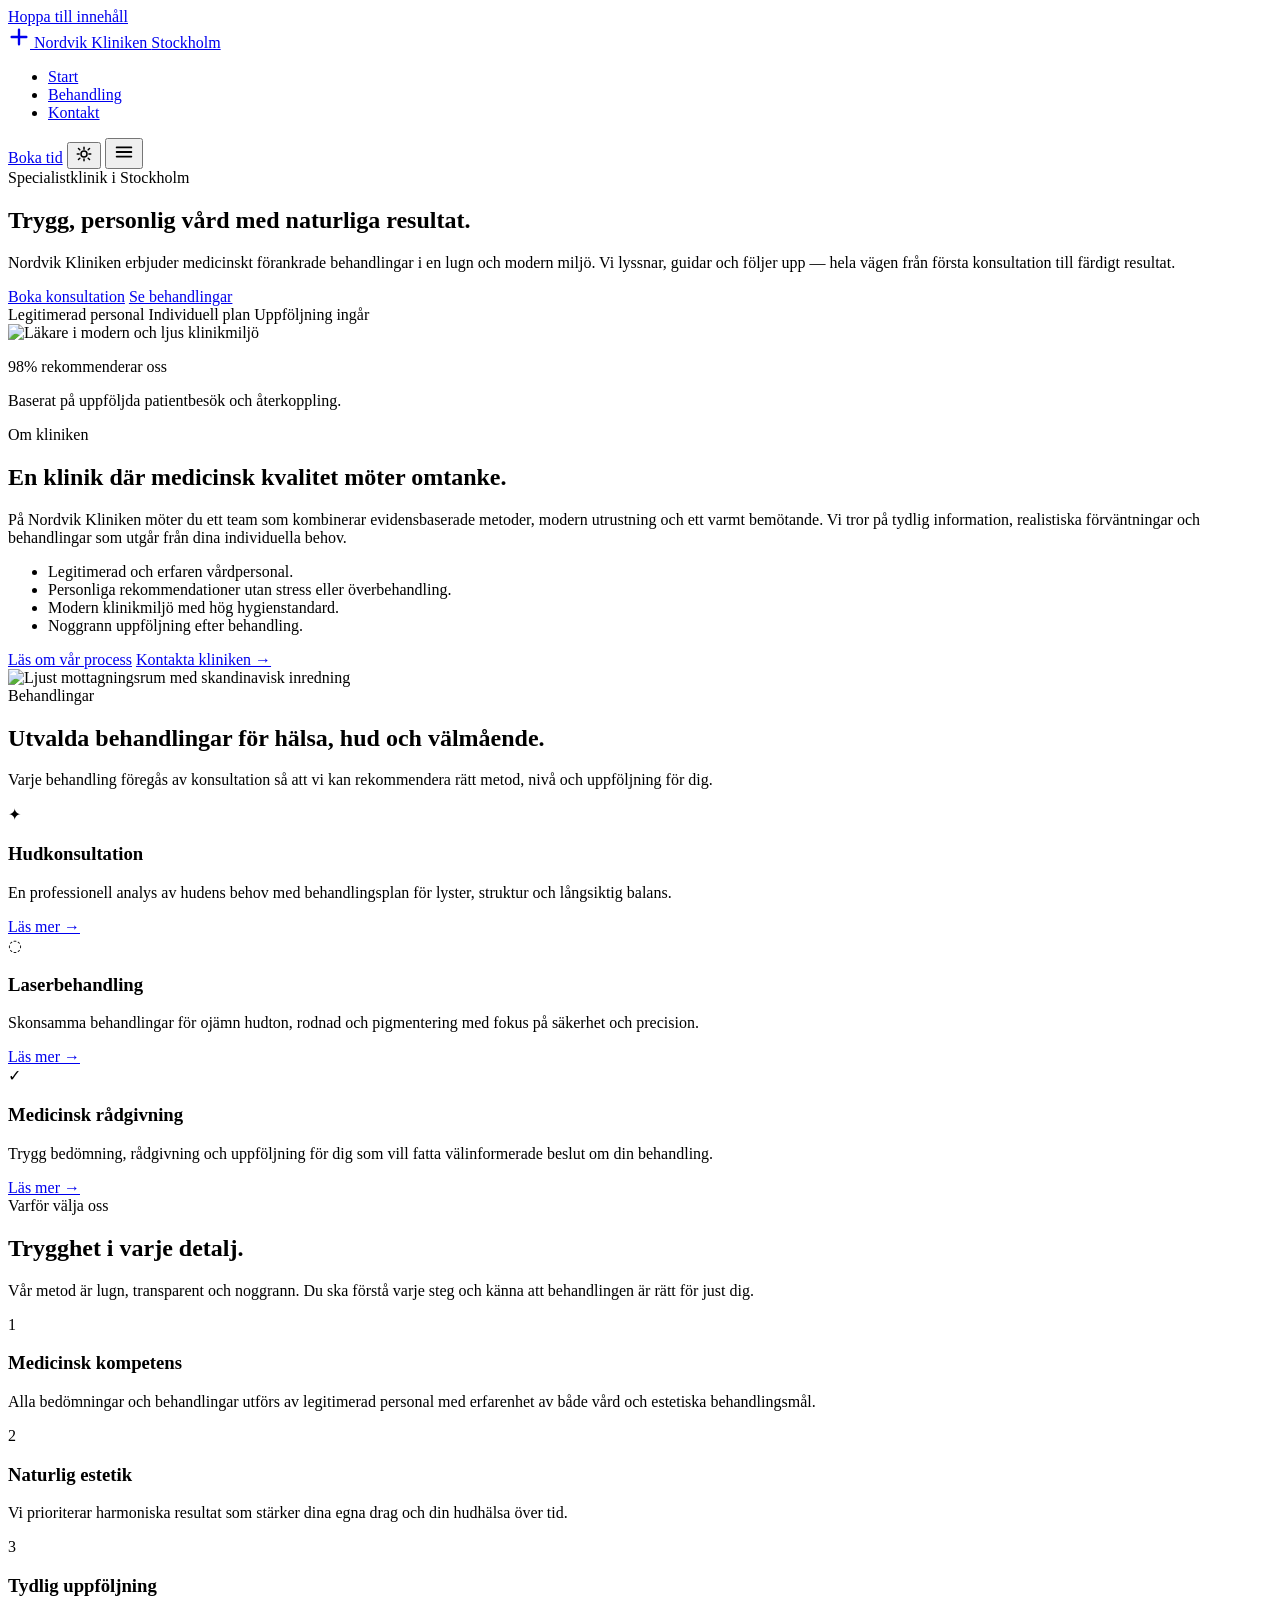
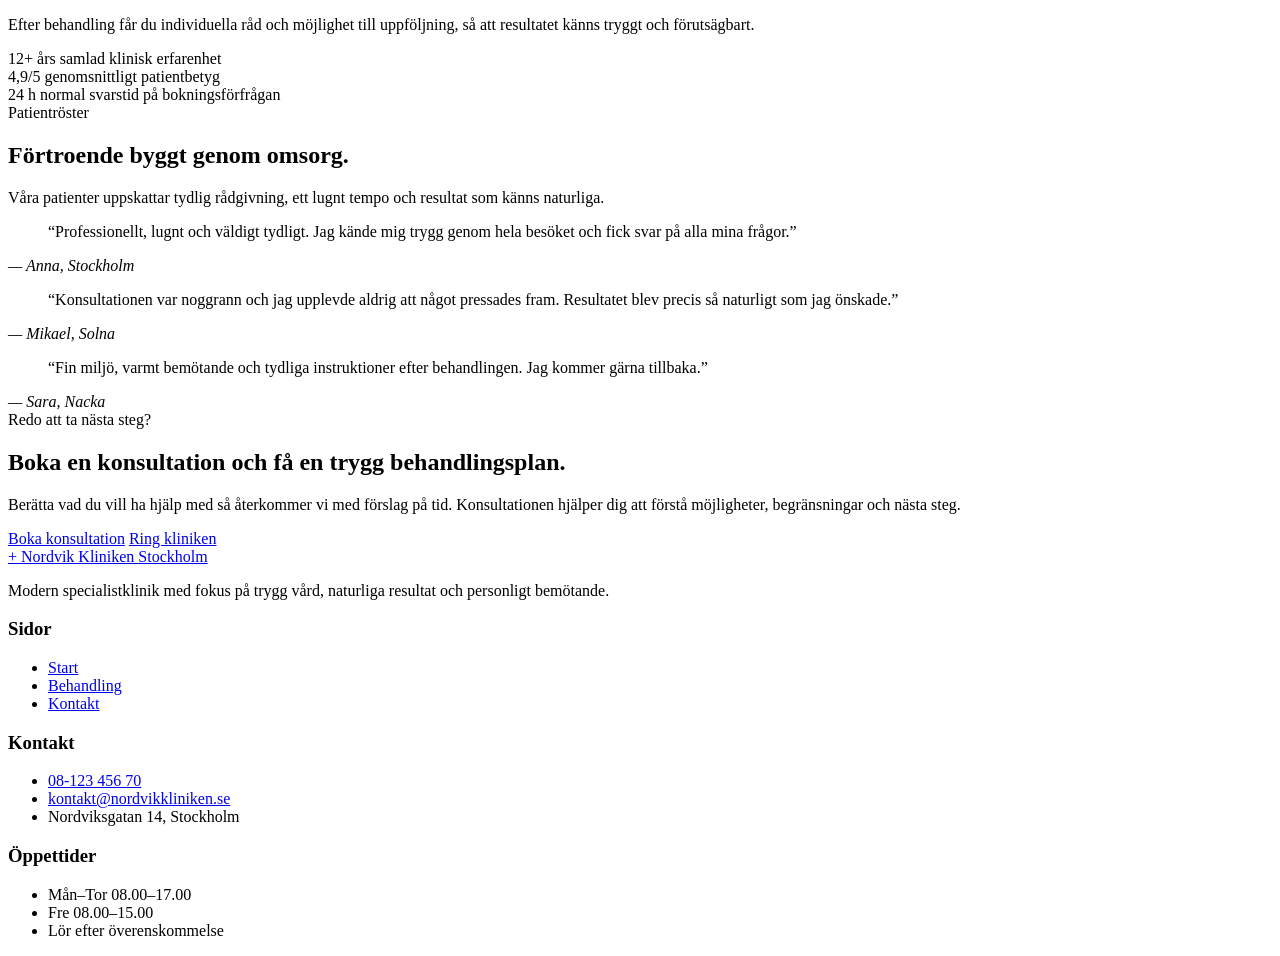
==== commit 64a5a10e: "Publish: prefix root-relative paths with /klar-site-1 for GitHub Pages" ====
--- a/index.html
+++ b/index.html
@@ -1,12 +1,10 @@
-<!DOCTYPE html>
-<html lang="sv">
-<head>
-  <meta charset="utf-8" />
-  <meta name="viewport" content="width=device-width, initial-scale=1" />
+<!DOCTYPE html><html lang="sv"><head>
+  <meta charset="utf-8">
+  <meta name="viewport" content="width=device-width, initial-scale=1">
   <title>Nordvik Kliniken · Trygg specialistvård i Stockholm</title>
-  <meta name="description" content="Nordvik Kliniken i Stockholm erbjuder trygg, personlig och medicinskt förankrad vård med fokus på hudhälsa, laserbehandling och naturliga resultat." />
-  <link rel="canonical" href="index.html" />
-  <link rel="stylesheet" href="/style.css" />
+  <meta name="description" content="Nordvik Kliniken i Stockholm erbjuder trygg, personlig och medicinskt förankrad vård med fokus på hudhälsa, laserbehandling och naturliga resultat.">
+  <link rel="canonical" href="index.html">
+  <link rel="stylesheet" href="/klar-site-1/style.css">
 </head>
 <body>
   <a class="skip-link" href="#main">Hoppa till innehåll</a>
@@ -16,7 +14,7 @@
       <a class="brand" href="index.html" aria-label="Nordvik Kliniken startsida">
         <span class="brand__mark" aria-hidden="true">
           <svg width="22" height="22" viewBox="0 0 24 24" fill="none" aria-hidden="true">
-            <path d="M12 4v16M4 12h16" stroke="currentColor" stroke-width="2.6" stroke-linecap="round"/>
+            <path d="M12 4v16M4 12h16" stroke="currentColor" stroke-width="2.6" stroke-linecap="round"></path>
           </svg>
         </span>
         <span class="brand__text">Nordvik Kliniken <span class="brand__sub">Stockholm</span></span>
@@ -34,13 +32,13 @@
         <a class="btn btn-primary" href="kontakt.html">Boka tid</a>
         <button class="theme-toggle" type="button" aria-label="Toggle theme">
           <svg width="18" height="18" viewBox="0 0 24 24" fill="none" aria-hidden="true">
-            <path d="M12 3v2.5M12 18.5V21M4.64 4.64l1.77 1.77M17.59 17.59l1.77 1.77M3 12h2.5M18.5 12H21M4.64 19.36l1.77-1.77M17.59 6.41l1.77-1.77" stroke="currentColor" stroke-width="2" stroke-linecap="round"/>
-            <circle cx="12" cy="12" r="4" stroke="currentColor" stroke-width="2"/>
+            <path d="M12 3v2.5M12 18.5V21M4.64 4.64l1.77 1.77M17.59 17.59l1.77 1.77M3 12h2.5M18.5 12H21M4.64 19.36l1.77-1.77M17.59 6.41l1.77-1.77" stroke="currentColor" stroke-width="2" stroke-linecap="round"></path>
+            <circle cx="12" cy="12" r="4" stroke="currentColor" stroke-width="2"></circle>
           </svg>
         </button>
         <button class="mobile-toggle" type="button" aria-label="Öppna meny" aria-controls="primary-nav" aria-expanded="false">
           <svg width="22" height="22" viewBox="0 0 24 24" fill="none" aria-hidden="true">
-            <path d="M4 7h16M4 12h16M4 17h16" stroke="currentColor" stroke-width="2" stroke-linecap="round"/>
+            <path d="M4 7h16M4 12h16M4 17h16" stroke="currentColor" stroke-width="2" stroke-linecap="round"></path>
           </svg>
         </button>
       </div>
@@ -66,7 +64,7 @@
         </div>
 
         <div class="hero__media">
-          <img src="https://images.unsplash.com/photo-1629909613654-28e377c37b09?auto=format&fit=crop&w=1000&q=80" alt="Läkare i modern och ljus klinikmiljö" />
+          <img src="https://images.unsplash.com/photo-1629909613654-28e377c37b09?auto=format&amp;fit=crop&amp;w=1000&amp;q=80" alt="Läkare i modern och ljus klinikmiljö">
           <div class="hero__note">
             <p class="font-semibold text-foreground">98% rekommenderar oss</p>
             <p class="text-sm">Baserat på uppföljda patientbesök och återkoppling.</p>
@@ -92,7 +90,7 @@
             <a class="cta-link" href="kontakt.html">Kontakta kliniken →</a>
           </div>
         </div>
-        <img class="rounded-xl shadow-md object-cover aspect-video w-full" src="https://images.unsplash.com/photo-1588776814546-1ffcf47267a5?auto=format&fit=crop&w=1000&q=80" alt="Ljust mottagningsrum med skandinavisk inredning" />
+        <img class="rounded-xl shadow-md object-cover aspect-video w-full" src="https://images.unsplash.com/photo-1588776814546-1ffcf47267a5?auto=format&amp;fit=crop&amp;w=1000&amp;q=80" alt="Ljust mottagningsrum med skandinavisk inredning">
       </div>
     </section>
 
@@ -260,5 +258,6 @@
   </footer>
 
   <script src="script.js"></script>
-</body>
-</html>
+
+
+</body></html>
